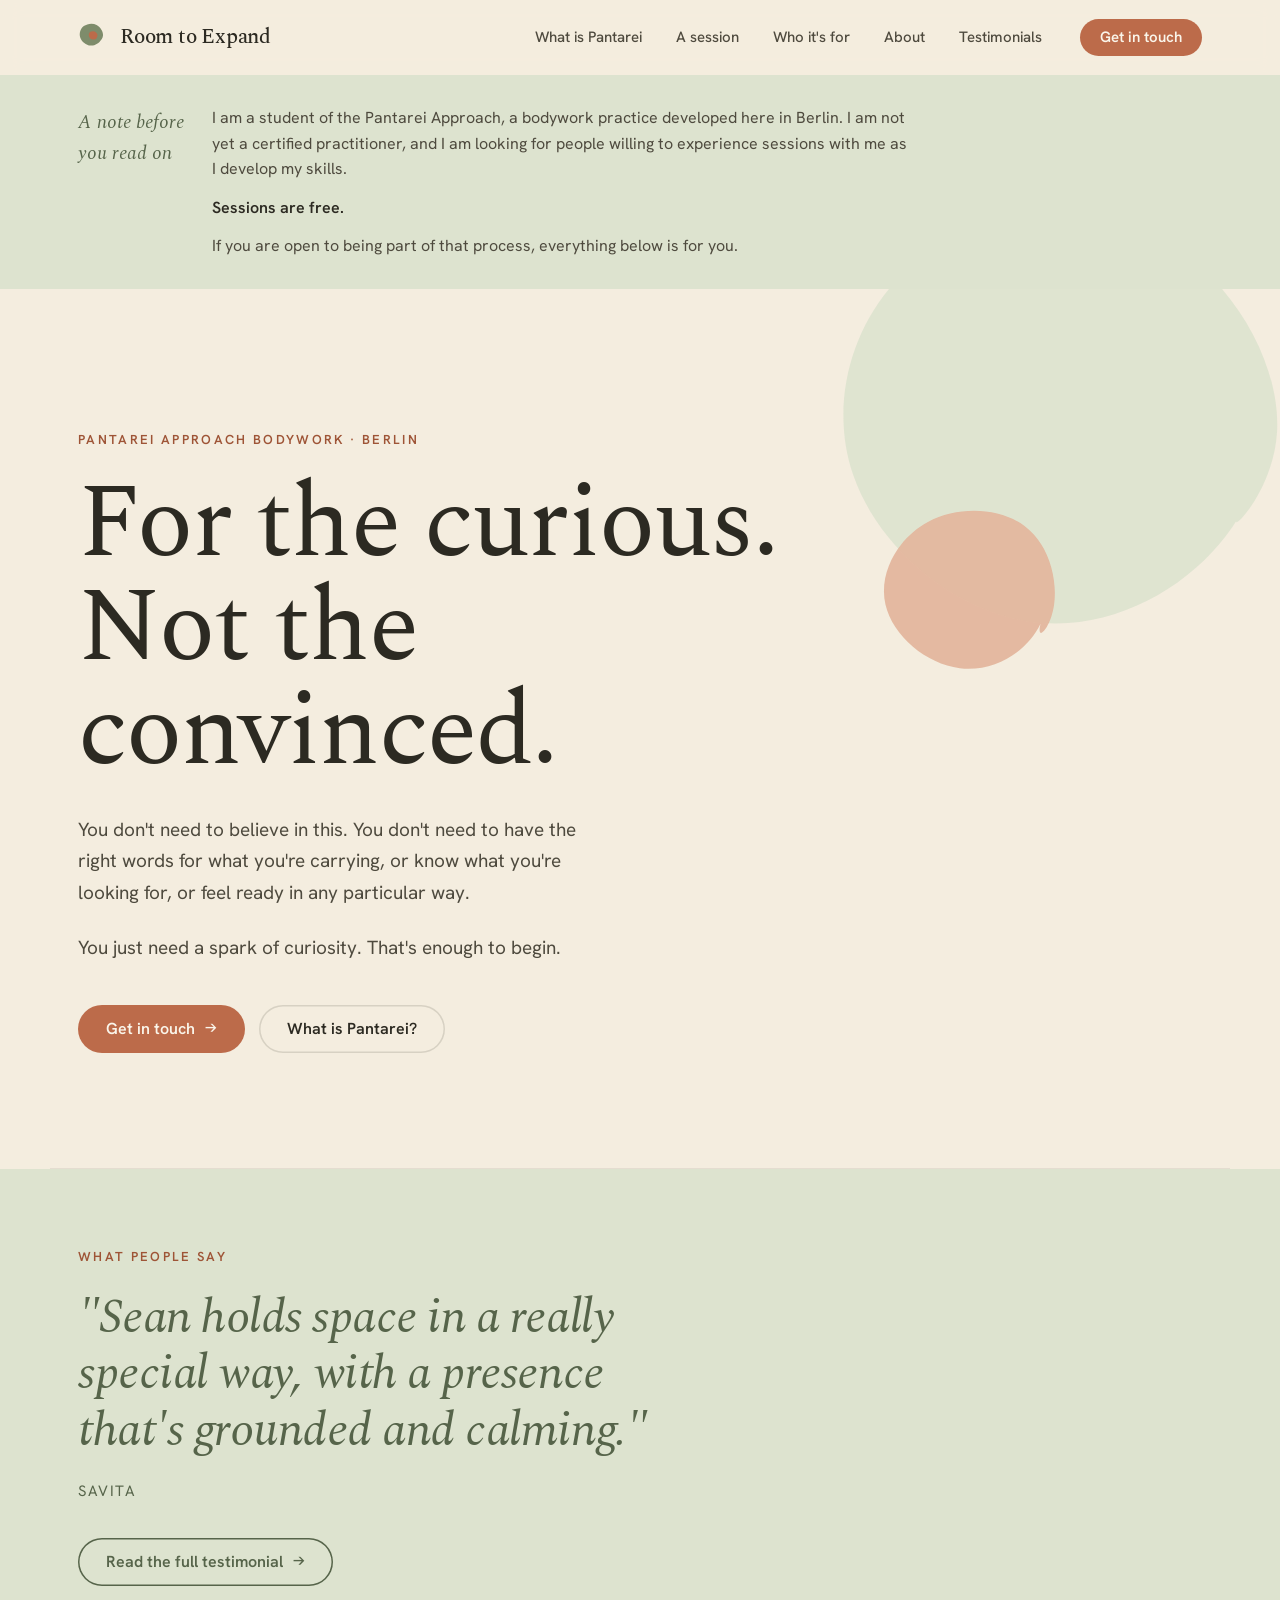
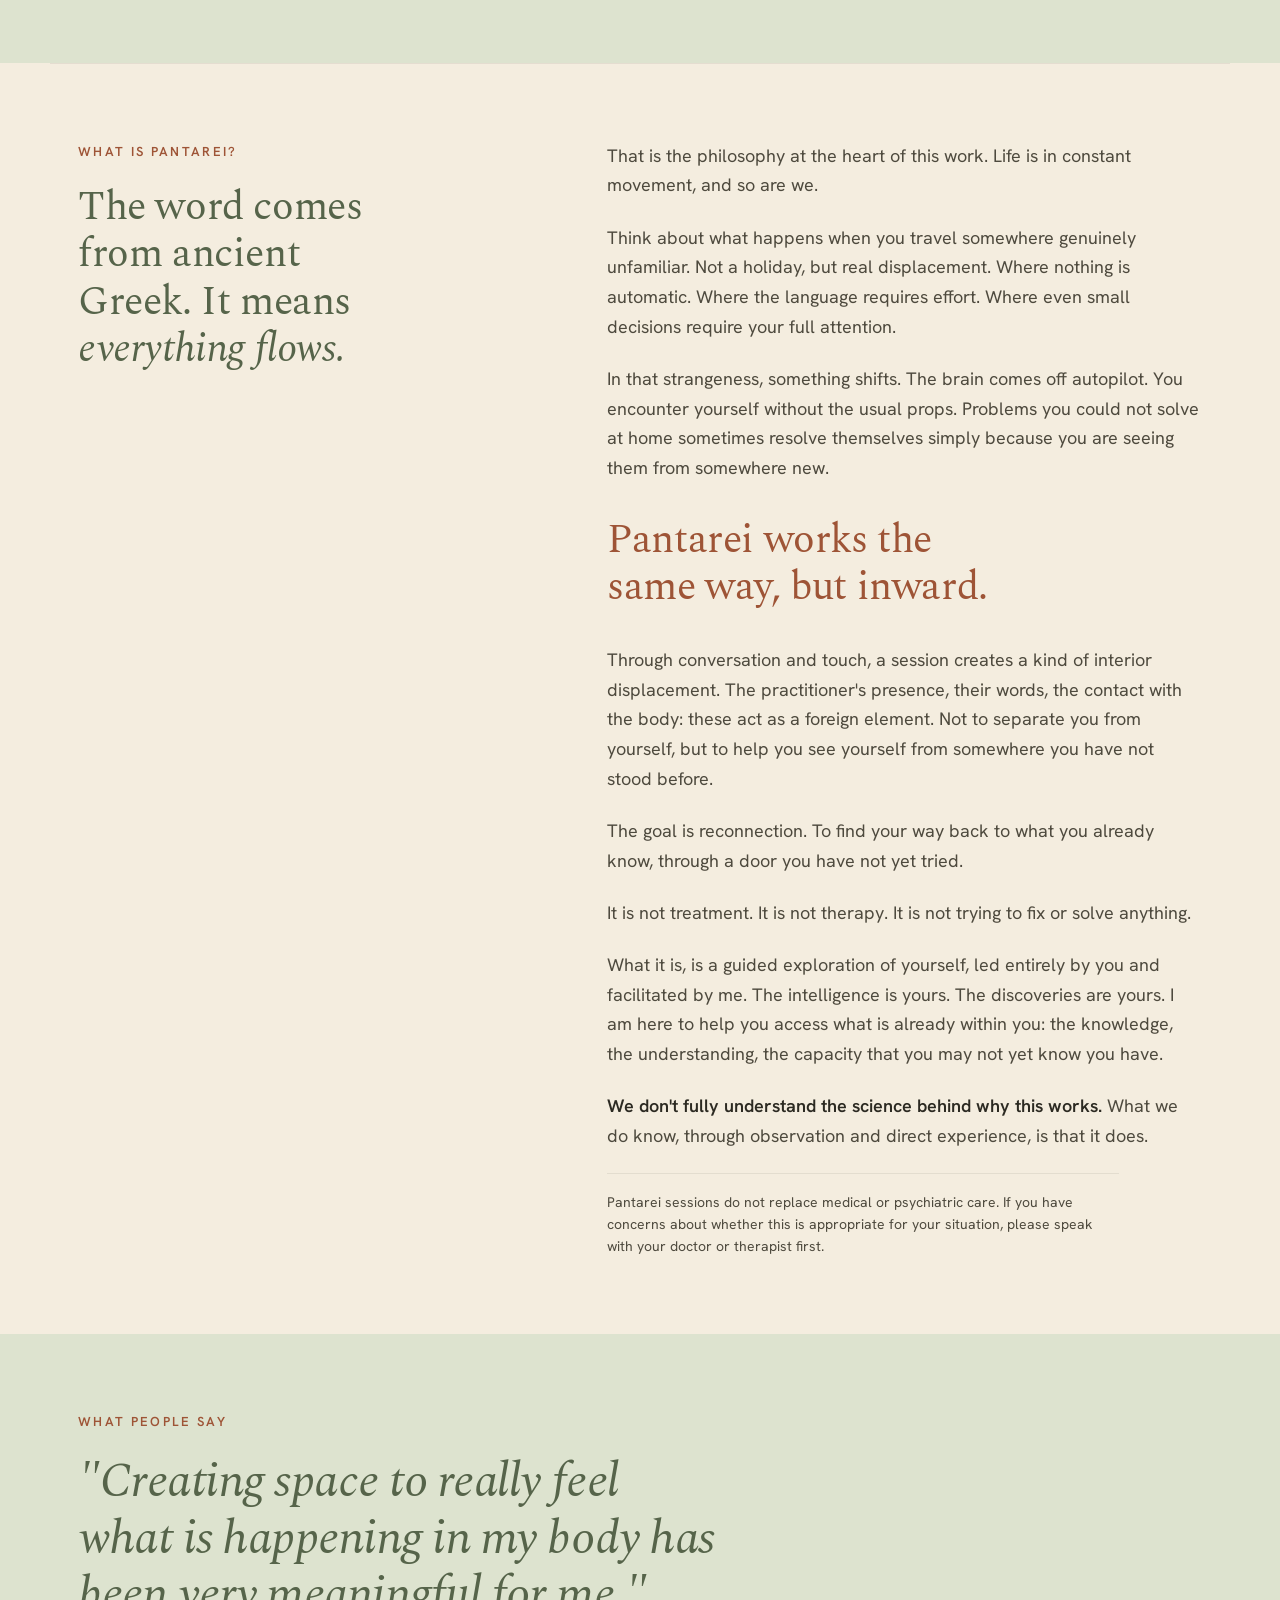
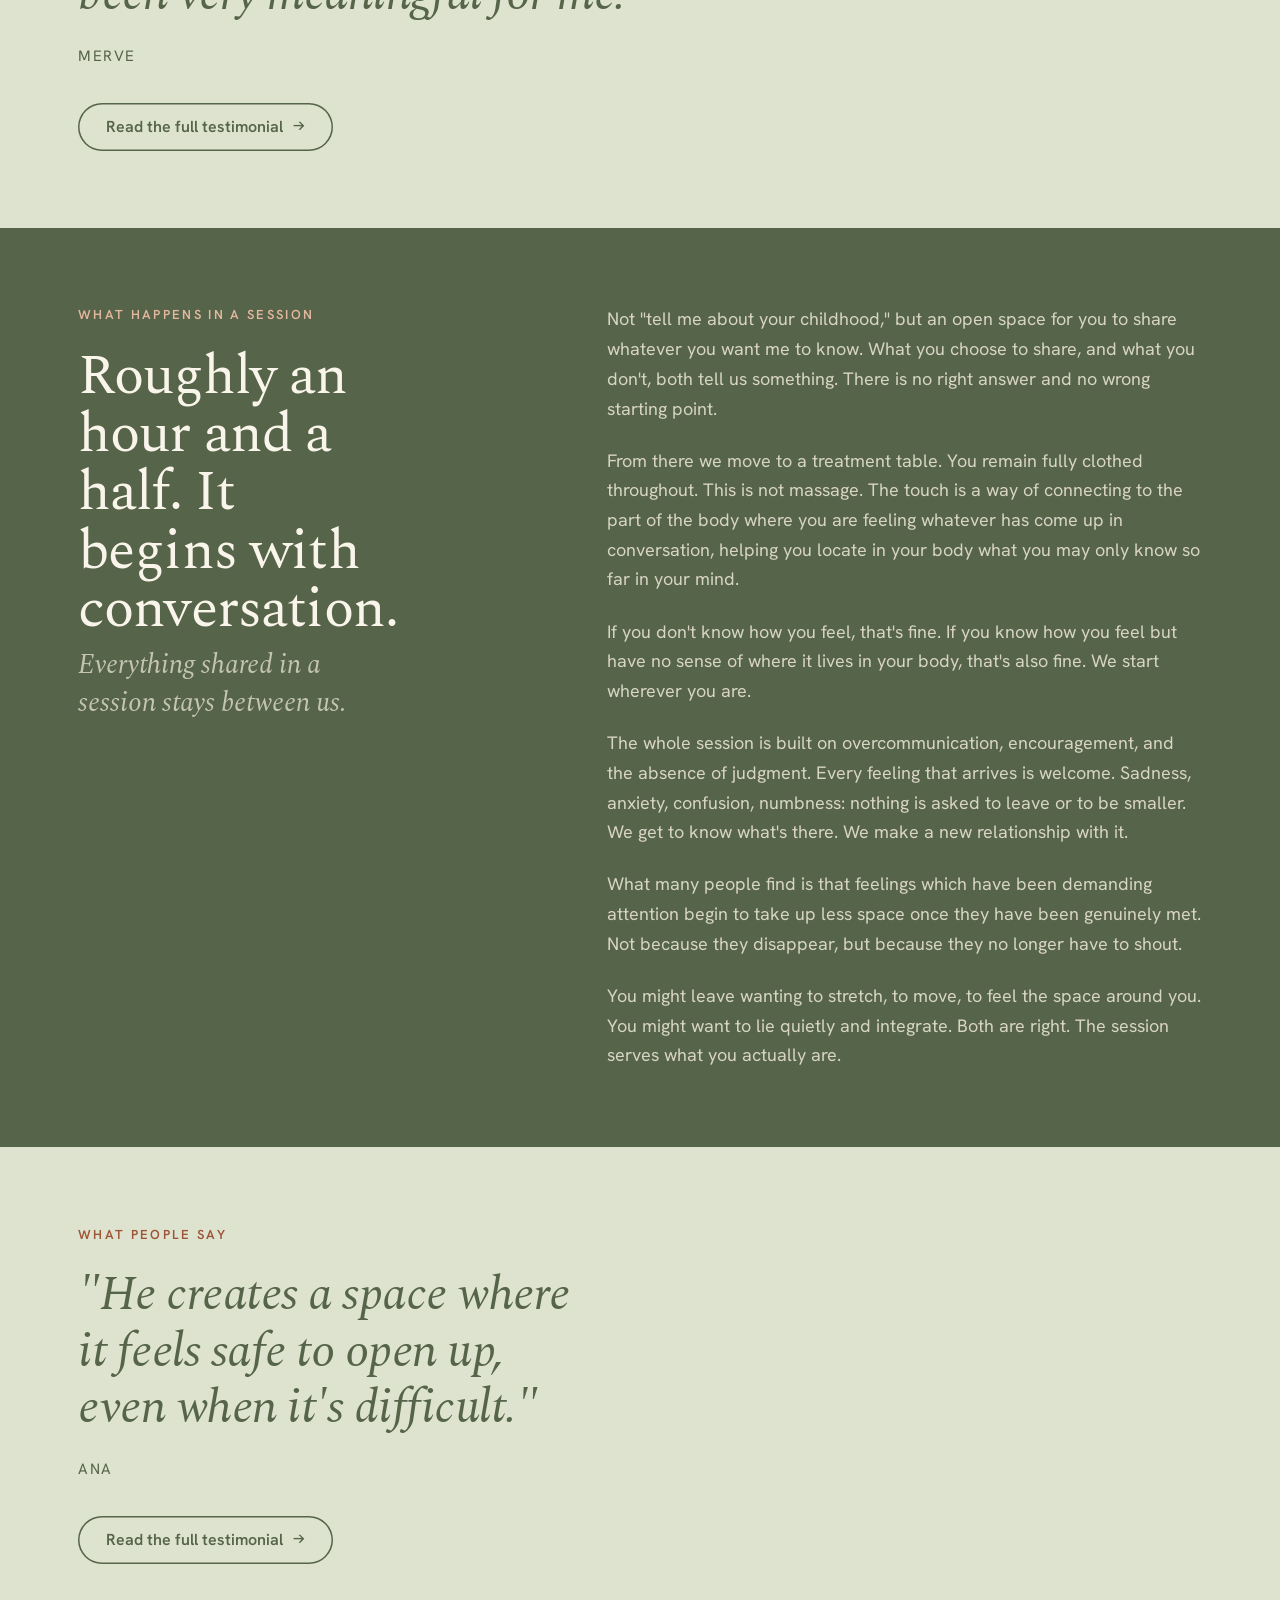
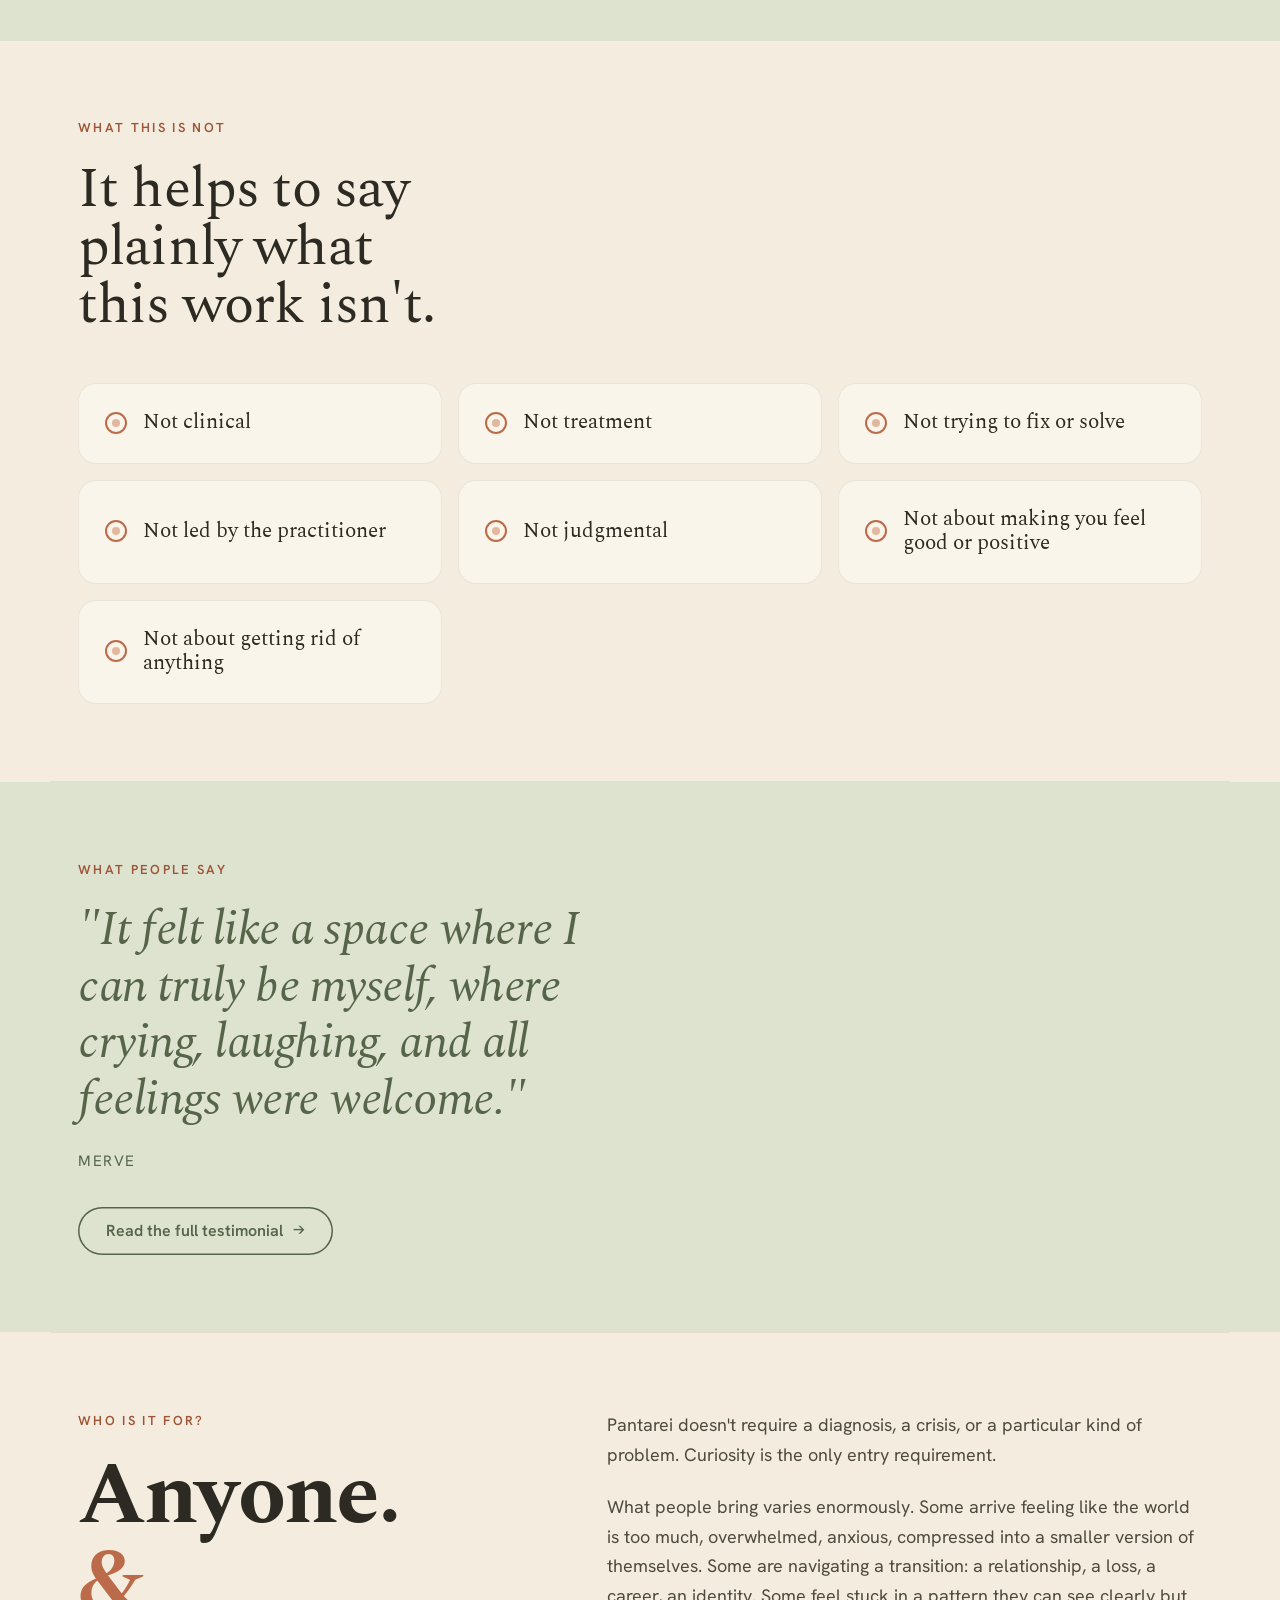
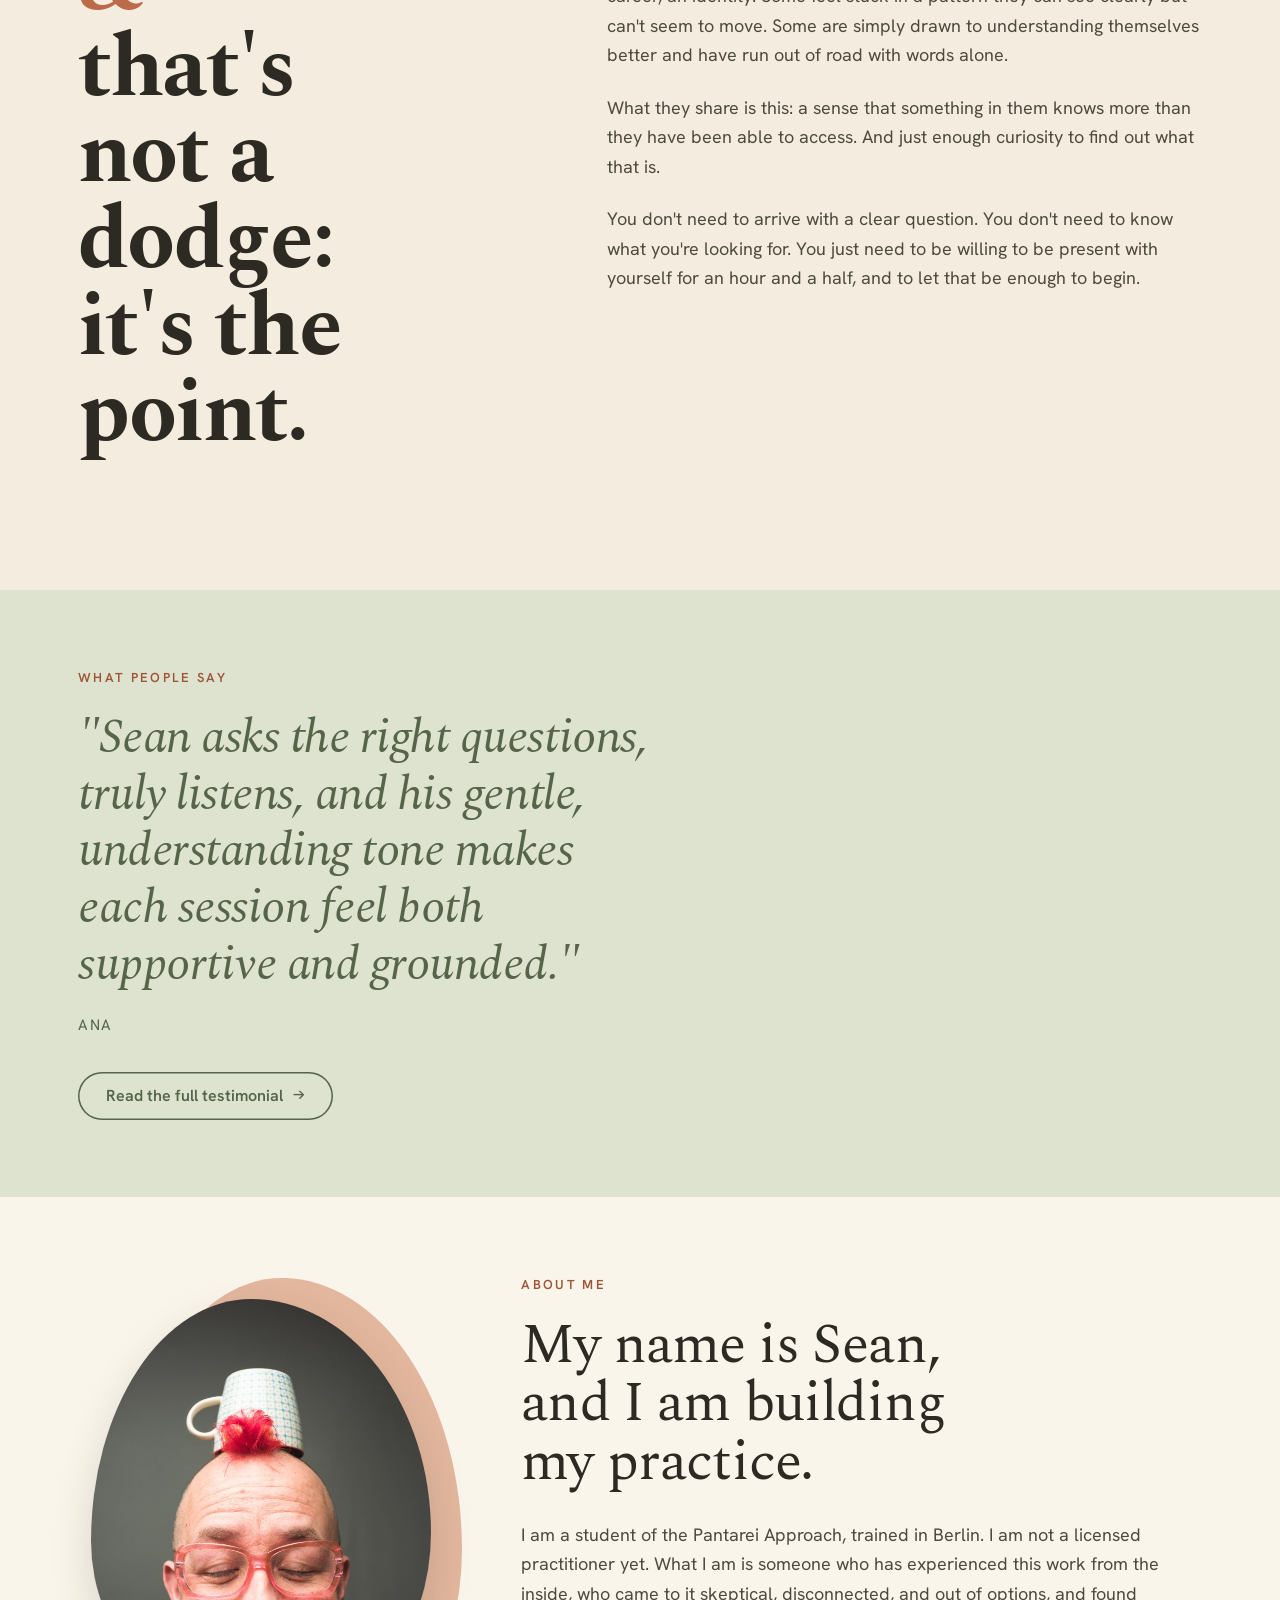
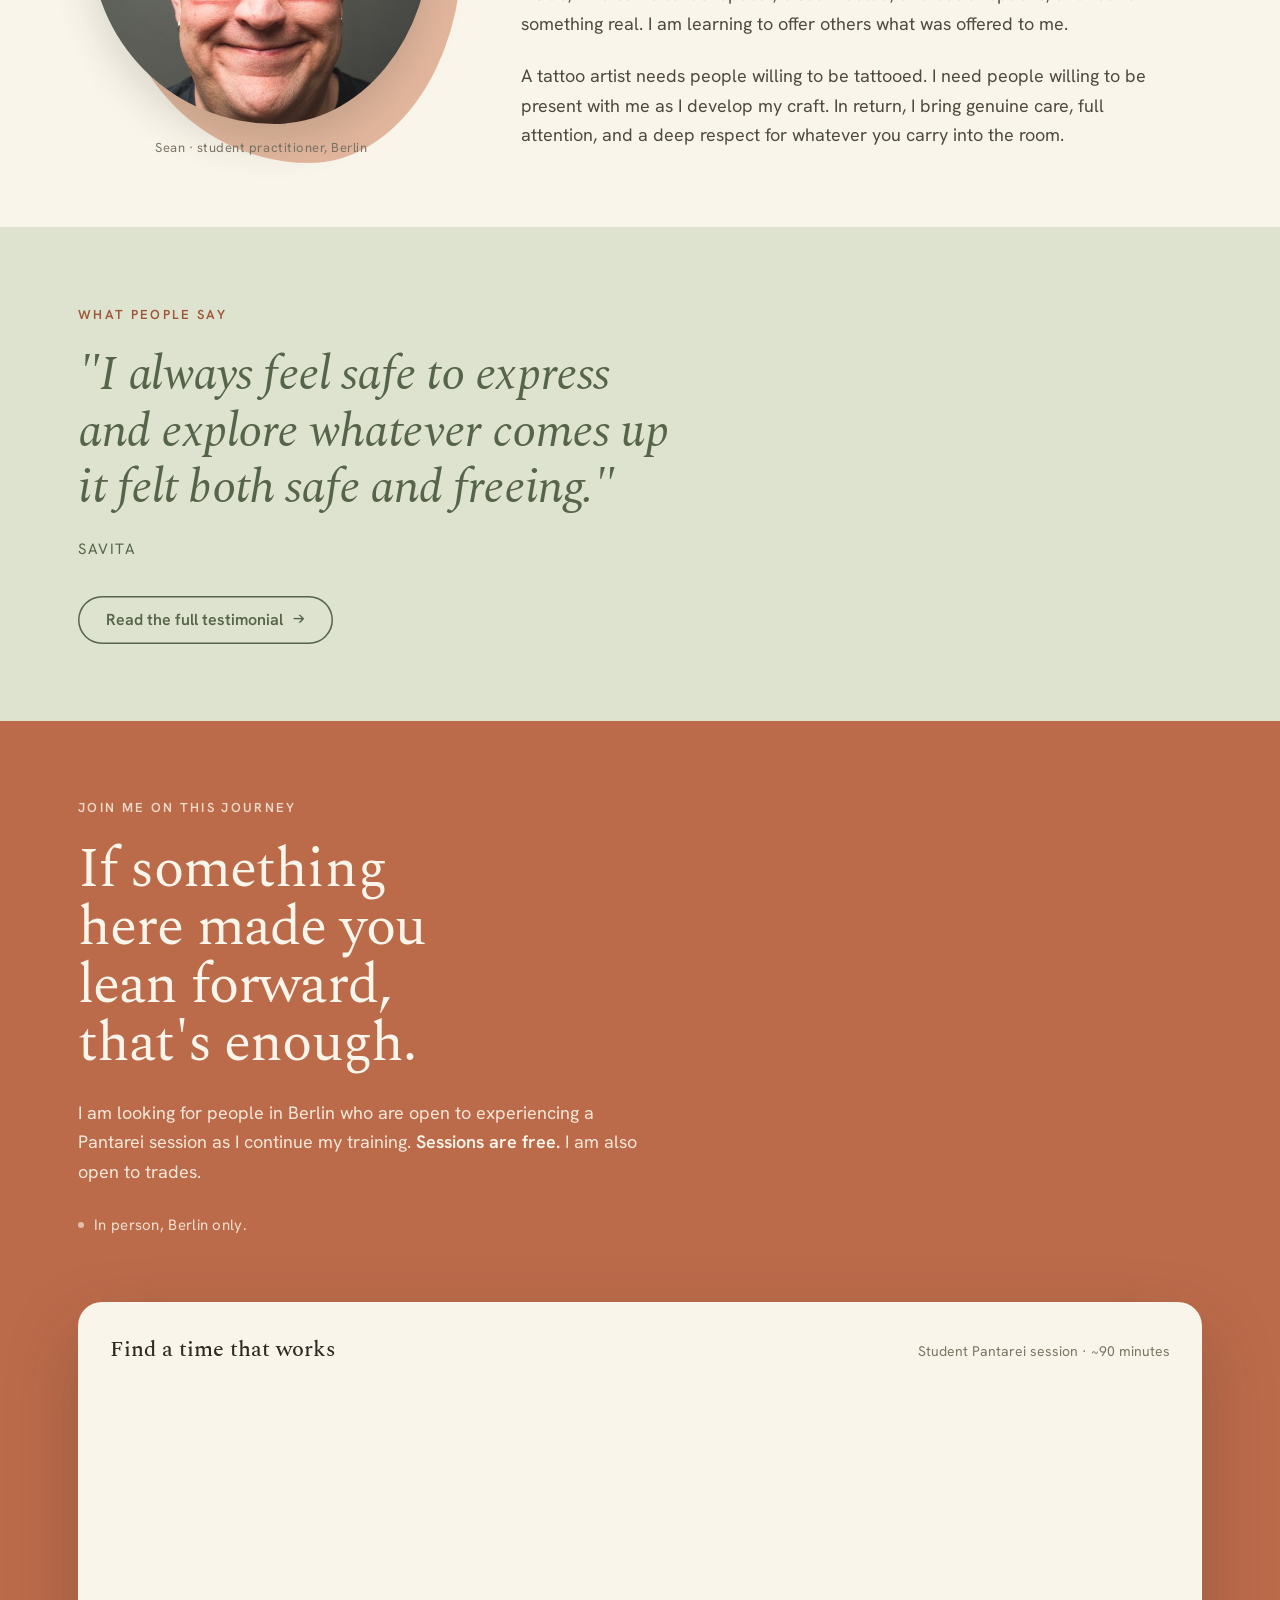
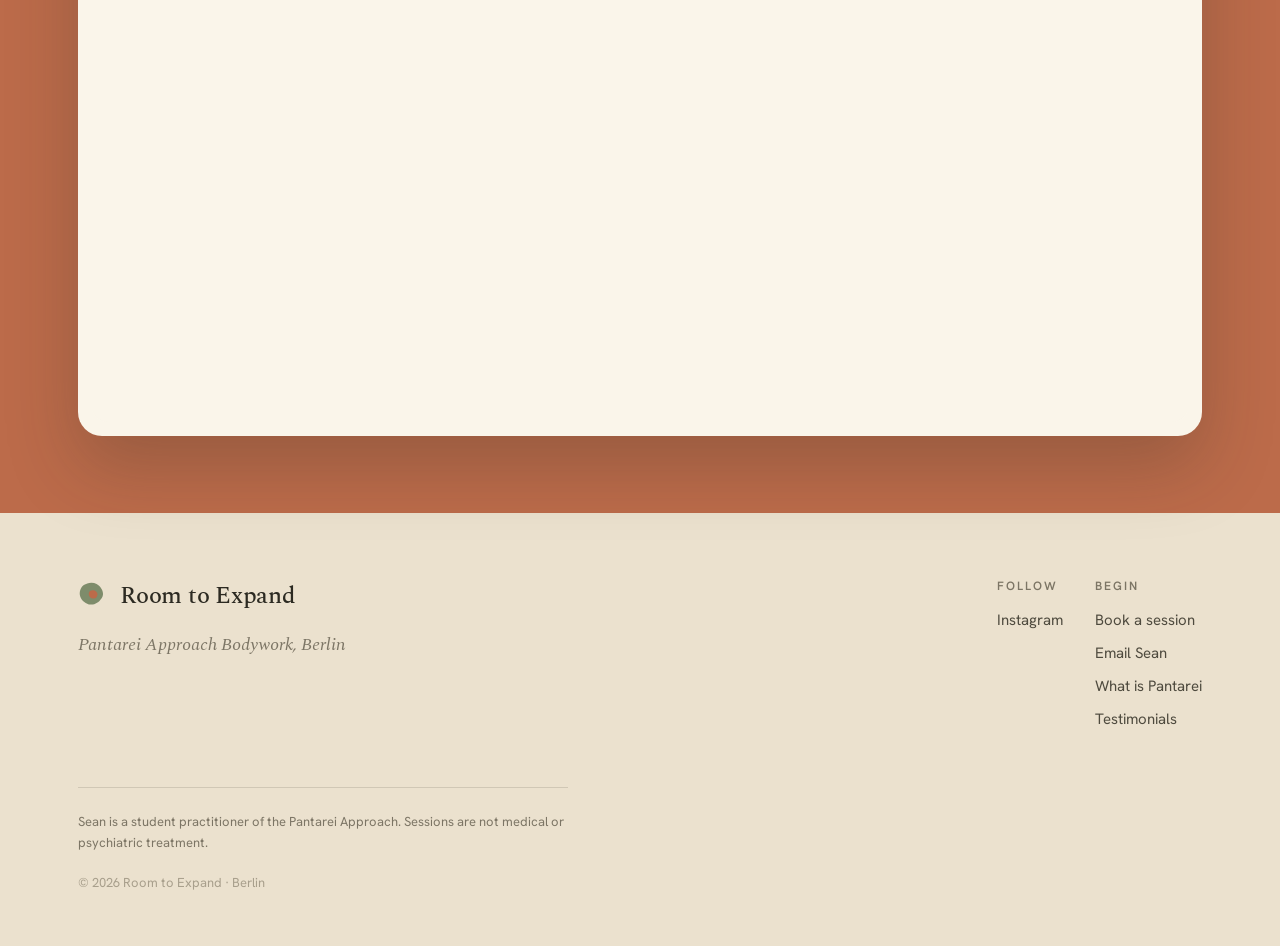
==== index.html @ b4779eef "Add Ana testimonial and fill remaining homepage gaps - testimonials.html: Ana's full testimonial as " ====
<!doctype html>
<html lang="en">
<head>
<meta charset="utf-8">
<meta name="viewport" content="width=device-width, initial-scale=1">
<title>Room to Expand — Pantarei Bodywork Sessions in Berlin</title>
<meta name="description" content="Free somatic bodywork sessions in Berlin. Student of the Pantarei Approach looking for curious people to practice with. No experience needed.">
<meta property="og:title" content="Room to Expand — Pantarei Bodywork Sessions in Berlin">
<meta property="og:description" content="Free somatic bodywork sessions in Berlin. Student of the Pantarei Approach looking for curious people to practice with. No experience needed.">
<meta property="og:type" content="website">
<link rel="preconnect" href="https://fonts.googleapis.com">
<link rel="preconnect" href="https://fonts.gstatic.com" crossorigin>
<link href="https://fonts.googleapis.com/css2?family=Spectral:ital,wght@0,300;0,400;0,500;0,600;1,300;1,400&family=Hanken+Grotesk:wght@400;500;600;700&display=swap" rel="stylesheet">
<style>
/* ============================================================
   Room to Expand — Student practice site
   Direction: "Interior Light" — sage, clay, warm cream.
   Considered, human, honest. No corporate gloss.
   ============================================================ */
:root{
  /* Warm creams */
  --paper:        #F4EDDF;
  --paper-lift:   #FAF5EA;
  --paper-deep:   #EBE1CE;

  /* Sage greens */
  --sage:         #7E8C6B;
  --sage-deep:    #56644A;
  --sage-soft:    #AEBA9B;
  --sage-wash:    #DDE3CF;

  /* Clay / terracotta — the single warm accent */
  --clay:         #BC6B4A;
  --clay-deep:    #9E5436;
  --clay-soft:    #E3B79E;

  /* Warm ink */
  --ink:          #2C2A22;
  --ink-soft:     #4E4A3E;
  --ink-mute:     #7C7565;
  --ink-faint:    #A89F8C;

  --line:         rgba(44,42,34,0.14);
  --line-soft:    rgba(44,42,34,0.08);

  --font-display: 'Spectral', Georgia, 'Times New Roman', serif;
  --font-body:    'Hanken Grotesk', system-ui, -apple-system, sans-serif;

  --measure: 64ch;
  --shell: 1180px;

  --ease: cubic-bezier(0.2,0.7,0.2,1);
}

*{box-sizing:border-box;}
html{scroll-behavior:smooth;}
body{
  margin:0;
  background:var(--paper);
  color:var(--ink);
  font-family:var(--font-body);
  font-size:18px;
  line-height:1.65;
  -webkit-font-smoothing:antialiased;
  text-rendering:optimizeLegibility;
  overflow-x:hidden;
}
a{color:inherit;}
img,svg{display:block;max-width:100%;}

/* ---------- type ---------- */
.display{
  font-family:var(--font-display);
  font-weight:400;
  line-height:1.0;
  letter-spacing:-0.015em;
  margin:0;
  text-wrap:balance;
}
h1.display{font-size:clamp(46px,8.2vw,104px);}
h2.display{font-size:clamp(32px,4.6vw,56px);line-height:1.04;}
.eyebrow{
  font-family:var(--font-body);
  font-weight:600;
  font-size:13px;
  letter-spacing:0.18em;
  text-transform:uppercase;
  color:var(--clay-deep);
  margin:0 0 22px;
}
.lede{
  font-size:clamp(19px,2.1vw,23px);
  line-height:1.6;
  color:var(--ink-soft);
  max-width:38ch;
  text-wrap:pretty;
}
p{max-width:var(--measure);text-wrap:pretty;}
.prose p{margin:0 0 1.25em;color:var(--ink-soft);}
.prose p:last-child{margin-bottom:0;}
.prose strong{color:var(--ink);font-weight:600;}

/* ---------- layout ---------- */
.shell{max-width:var(--shell);margin:0 auto;padding:0 28px;}
section{position:relative;}
.band{padding:clamp(48px,6vw,88px) 0;}
.rule{height:1px;background:var(--line-soft);max-width:var(--shell);margin:0 auto;}

/* ---------- buttons ---------- */
.btn{
  display:inline-flex;align-items:center;gap:10px;
  font-family:var(--font-body);font-weight:600;font-size:16px;
  padding:15px 28px;border-radius:999px;border:none;cursor:pointer;
  text-decoration:none;line-height:1;white-space:nowrap;
  transition:background .25s var(--ease), color .25s var(--ease), transform .15s var(--ease);
}
.btn-clay{background:var(--clay);color:var(--paper-lift);}
.btn-clay:hover{background:var(--clay-deep);}
.btn-clay:active{transform:translateY(1px);}
.btn-ghost{background:transparent;color:var(--ink);box-shadow:inset 0 0 0 1.5px var(--line);}
.btn-ghost:hover{box-shadow:inset 0 0 0 1.5px var(--ink);}
.btn .arrow{font-family:var(--font-display);font-size:18px;transform:translateY(-1px);}

/* ---------- header ---------- */
.hdr{
  position:sticky;top:0;z-index:50;
  background:color-mix(in srgb, var(--paper) 82%, transparent);
  backdrop-filter:saturate(1.2) blur(10px);
  border-bottom:1px solid transparent;
  transition:border-color .3s var(--ease), background .3s var(--ease);
}
.hdr.scrolled{border-bottom-color:var(--line-soft);}
.hdr-in{display:flex;align-items:center;gap:24px;height:74px;}
.brand{display:flex;align-items:center;gap:12px;text-decoration:none;}
.brand .mark{width:30px;height:30px;flex:none;}
.brand .name{font-family:var(--font-display);font-weight:500;font-size:21px;letter-spacing:-0.01em;color:var(--ink);}
.nav{display:flex;gap:6px;margin-left:auto;}
.nav a{
  font-size:15px;font-weight:500;color:var(--ink-soft);text-decoration:none;white-space:nowrap;
  padding:9px 14px;border-radius:999px;transition:color .2s var(--ease), background .2s var(--ease);
}
.nav a:hover{color:var(--ink);background:var(--paper-deep);}
.hdr .btn{padding:11px 20px;font-size:15px;}
@media(max-width:840px){
  .nav{display:none;}
  .hdr-in{gap:12px;}
}

/* ---------- disclaimer banner ---------- */
.disclaimer{background:var(--sage-wash);color:var(--ink-soft);}
.disclaimer .shell{padding-top:30px;padding-bottom:30px;}
.disclaimer-grid{display:grid;grid-template-columns:auto 1fr;gap:28px;align-items:start;}
.disclaimer .tag{
  font-family:var(--font-display);font-style:italic;font-size:19px;color:var(--sage-deep);
  white-space:nowrap;padding-top:2px;
}
.disclaimer p{font-size:16px;line-height:1.6;margin:0 0 .8em;max-width:78ch;}
.disclaimer p:last-child{margin-bottom:0;}
.disclaimer strong{color:var(--ink);font-weight:600;}
@media(max-width:720px){
  .disclaimer-grid{grid-template-columns:1fr;gap:12px;}
  .disclaimer .tag{font-size:17px;}
}

/* ---------- hero ---------- */
.hero{padding:clamp(70px,12vw,140px) 0 clamp(64px,9vw,120px);overflow:hidden;}
.hero .shell{position:relative;z-index:2;}
.hero h1{max-width:14ch;}
.hero .lede{margin-top:34px;}
.hero .prose{margin-top:30px;}
.hero .prose p{font-size:19px;max-width:46ch;}
.hero-cta{margin-top:42px;display:flex;gap:14px;flex-wrap:wrap;}
.hero-blobs{position:absolute;inset:0;z-index:1;pointer-events:none;}
.hero-blobs .b{position:absolute;}
.hero-blobs .b1{right:-7%;top:-12%;width:min(48vw,560px);opacity:.9;}
.hero-blobs .b2{right:14%;top:24%;width:min(22vw,230px);opacity:.95;}
@media(max-width:820px){
  .hero-blobs .b1{right:-22%;top:-6%;width:78vw;opacity:.6;}
  .hero-blobs .b2{right:6%;top:42%;width:38vw;opacity:.7;}
}

/* ---------- pantarei (reading) ---------- */
.read-grid{display:grid;grid-template-columns:minmax(0,1fr);gap:0;}
.section-head{max-width:30ch;margin-bottom:48px;}
.two{display:grid;grid-template-columns:0.85fr 1.15fr;gap:clamp(40px,7vw,96px);align-items:start;}
@media(max-width:880px){.two{grid-template-columns:1fr;gap:32px;}.section-head{margin-bottom:8px;}}

.pullquote{
  font-family:var(--font-display);font-weight:400;
  font-size:clamp(26px,3.4vw,40px);line-height:1.18;letter-spacing:-0.01em;
  color:var(--sage-deep);max-width:20ch;margin:0;
  text-wrap:balance;
}
.pullquote.inward{color:var(--clay-deep);}

.fineprint{
  margin-top:40px;font-size:14px;line-height:1.55;color:var(--ink-mute);
  max-width:64ch;padding-top:18px;border-top:1px solid var(--line-soft);
}

/* sage feature band */
.band-sage{background:var(--sage-deep);color:var(--paper-lift);}
.band-sage .eyebrow{color:var(--clay-soft);}
.band-sage .prose p{color:rgba(244,237,223,0.82);}
.band-sage .prose strong{color:var(--paper-lift);}
.band-sage .quietnote{color:rgba(244,237,223,0.7);}

.quietnote{
  display:inline-block;margin-top:8px;font-family:var(--font-display);
  font-style:italic;font-size:clamp(20px,2.4vw,27px);line-height:1.4;
  color:var(--sage-deep);max-width:30ch;
}

/* ---------- what this is not ---------- */
.not-grid{display:grid;grid-template-columns:repeat(3,1fr);gap:16px;margin-top:8px;}
.not-card{
  background:var(--paper-lift);border:1px solid var(--line-soft);
  border-radius:18px;padding:26px 26px 28px;
  display:flex;align-items:center;gap:16px;
  transition:transform .25s var(--ease), box-shadow .25s var(--ease);
}
.not-card:hover{transform:translateY(-3px);box-shadow:0 14px 30px rgba(44,42,34,0.07);}
.not-card .ring{
  width:22px;height:22px;border-radius:50%;flex:none;
  border:2px solid var(--clay);position:relative;
}
.not-card .ring::after{
  content:"";position:absolute;inset:5px;border-radius:50%;background:var(--clay-soft);
}
.not-card .txt{font-family:var(--font-display);font-size:21px;line-height:1.15;color:var(--ink);}
@media(max-width:860px){.not-grid{grid-template-columns:repeat(2,1fr);}}
@media(max-width:560px){.not-grid{grid-template-columns:1fr;}}

/* ---------- who is it for ---------- */
.big-statement{font-family:var(--font-display);font-size:clamp(40px,7vw,88px);line-height:.98;letter-spacing:-0.02em;margin:0 0 8px;color:var(--ink);}
.big-statement .amp{color:var(--clay);font-style:italic;}

/* ---------- about ---------- */
.about-two{display:grid;grid-template-columns:0.7fr 1.3fr;gap:clamp(36px,6vw,84px);align-items:center;}
.portrait{position:relative;width:100%;max-width:340px;aspect-ratio:4/5;margin:0 auto;}
.portrait-blob{position:absolute;inset:-5% -9% -9% 7%;background:var(--clay-soft);border-radius:48% 52% 44% 56%/58% 56% 44% 42%;}
.portrait-img{position:relative;z-index:1;width:100%;height:100%;object-fit:cover;object-position:50% 18%;border-radius:47% 53% 46% 54%/57% 55% 45% 43%;display:block;box-shadow:0 18px 40px rgba(44,42,34,0.16);}
.portrait .cap{
  position:absolute;left:50%;bottom:-34px;transform:translateX(-50%);
  font-size:13px;letter-spacing:0.04em;color:var(--ink-mute);white-space:nowrap;
}
@media(max-width:880px){
  .about-two{grid-template-columns:1fr;gap:48px;}
  .portrait{max-width:280px;}
}

/* ---------- CTA + booking ---------- */
.band-clay{background:var(--clay);color:var(--paper-lift);}
.band-clay .eyebrow{color:rgba(250,245,234,0.8);}
.cta-head{max-width:18ch;margin:0 0 24px;}
.band-clay .prose p{color:rgba(250,245,234,0.9);}
.band-clay .prose strong{color:var(--paper-lift);}
.cta-meta{margin-top:26px;font-size:15px;letter-spacing:0.02em;color:rgba(250,245,234,0.85);display:flex;align-items:center;gap:10px;}
.cta-meta .dot{width:6px;height:6px;border-radius:50%;background:rgba(250,245,234,0.6);}
.cta-inline-quote{
  margin-top:40px;padding-top:32px;
  border-top:1px solid rgba(250,245,234,0.2);
  font-family:var(--font-display);font-style:italic;
  font-size:clamp(18px,2vw,22px);line-height:1.5;
  color:rgba(250,245,234,0.85);max-width:42ch;
}
.cta-inline-quote .attr{
  display:block;margin-top:12px;
  font-family:var(--font-body);font-style:normal;
  font-size:14px;letter-spacing:0.08em;text-transform:uppercase;
  color:rgba(250,245,234,0.55);
}

.book-card{
  margin-top:clamp(40px,6vw,64px);
  background:var(--paper-lift);
  border-radius:24px;
  padding:14px;
  box-shadow:0 30px 70px rgba(44,42,34,0.25);
}
.book-card .book-head{
  display:flex;align-items:baseline;justify-content:space-between;gap:16px;
  padding:16px 18px 14px;flex-wrap:wrap;
}
.book-card .book-head h3{font-family:var(--font-display);font-weight:500;font-size:22px;color:var(--ink);margin:0;}
.book-card .book-head span{font-size:14px;color:var(--ink-mute);}
#my-cal-inline-student-pantarei-session{
  width:100%;
  min-height:640px;
  height:auto;
  overflow:hidden;
  border-radius:16px;
  background:var(--paper-lift);
}

/* ---------- footer ---------- */
.foot{background:var(--paper-deep);color:var(--ink-soft);padding:64px 0 40px;}
.foot-top{display:flex;justify-content:space-between;gap:40px;flex-wrap:wrap;align-items:flex-start;}
.foot .brand .name{font-size:24px;}
.foot .tagline{margin-top:14px;font-family:var(--font-display);font-style:italic;font-size:18px;color:var(--ink-mute);}
.foot-links{display:flex;gap:32px;flex-wrap:wrap;}
.foot-col h4{font-family:var(--font-body);font-weight:600;font-size:12px;letter-spacing:0.16em;text-transform:uppercase;color:var(--ink-mute);margin:0 0 12px;}
.foot-col a{display:block;color:var(--ink-soft);text-decoration:none;font-size:15px;margin-bottom:8px;transition:color .2s var(--ease);}
.foot-col a:hover{color:var(--clay-deep);}
.foot-legal{margin-top:48px;padding-top:24px;border-top:1px solid var(--line);font-size:13px;line-height:1.6;color:var(--ink-mute);max-width:70ch;}
.foot-fine{margin-top:18px;font-size:13px;color:var(--ink-faint);}

/* ---------- testimonial pull ---------- */
.tquote{
  font-family:var(--font-display);font-weight:400;font-style:italic;
  font-size:clamp(26px,3.8vw,48px);line-height:1.18;letter-spacing:-0.01em;
  color:var(--sage-deep);max-width:28ch;margin:0;text-wrap:balance;
}
.tquote-attr{margin-top:20px;font-family:var(--font-body);font-size:15px;letter-spacing:0.1em;text-transform:uppercase;color:var(--sage-deep);}
.tquote-link{margin-top:34px;}
.tquote-link .btn-ghost{box-shadow:inset 0 0 0 1.5px var(--sage-deep);color:var(--sage-deep);}
.tquote-link .btn-ghost:hover{background:var(--sage-deep);color:var(--paper-lift);box-shadow:none;}

/* ---------- reveal ---------- */
/* Default = visible (safe for print, no-JS, static capture).
   Below-fold elements animate FROM hidden only when scrolled into view. */
@media(prefers-reduced-motion:no-preference){
  .reveal.in{animation:rte-fadeup .7s var(--ease) both;}
  @keyframes rte-fadeup{from{opacity:0;transform:translateY(22px);}to{opacity:1;transform:none;}}
}
</style>
</head>
<body>

<!-- ===================== HEADER ===================== -->
<header class="hdr" id="hdr">
  <div class="shell hdr-in">
    <a class="brand" href="#top" aria-label="Room to Expand home">
      <svg class="mark" viewBox="0 0 100 100" aria-hidden="true">
        <path fill="#7E8C6B" d="M77.4,58.1c-6.3,12-21,21.5-35.6,20.5C27.1,77.6,12.5,66,7.7,52.3C2.9,38.6,7.9,22.7,19.4,13.7C30.9,4.8,48.8,2.8,62.1,9.7C75.4,16.6,84.1,32.4,83.4,44.5C82.7,56.6,72.5,65,77.4,58.1Z"/>
        <g transform="translate(50 50) rotate(35) scale(0.4) translate(-50 -50)">
          <path fill="#BC6B4A" d="M73.7,53.8c-6,12.6-20.5,20.9-35.1,19.1C24,71.1,9.4,59,6.3,45.5C3.2,31.8,11.5,16.7,24.7,9.6C37.9,2.4,56,3.2,66.8,11.3C77.6,19.4,81,34.8,79.6,45.5C78.1,56.2,71.6,62.3,73.7,53.8Z"/>
        </g>
      </svg>
      <span class="name">Room to Expand</span>
    </a>
    <nav class="nav">
      <a href="#pantarei">What is Pantarei</a>
      <a href="#session">A session</a>
      <a href="#who">Who it's for</a>
      <a href="#about">About</a>
      <a href="testimonials.html">Testimonials</a>
    </nav>
    <a class="btn btn-clay" href="#book">Get in touch</a>
  </div>
</header>

<a id="top"></a>

<!-- ===================== DISCLAIMER ===================== -->
<section class="disclaimer">
  <div class="shell">
    <div class="disclaimer-grid">
      <div class="tag">A note before<br>you read on</div>
      <div>
        <p>I am a student of the Pantarei Approach, a bodywork practice developed here in Berlin. I am not yet a certified practitioner, and I am looking for people willing to experience sessions with me as I develop my skills.</p>
        <p><strong>Sessions are free.</strong></p>
        <p>If you are open to being part of that process, everything below is for you.</p>
      </div>
    </div>
  </div>
</section>

<!-- ===================== HERO ===================== -->
<section class="hero">
  <div class="hero-blobs" aria-hidden="true">
    <svg class="b b1" viewBox="0 0 600 600"><path fill="#DDE3CF" d="M464.6,348.7C426.6,420.6,338.4,477.7,250.6,471.5C162.7,465.4,75.3,396,46.6,313.7C17.9,231.4,48,135.9,116.7,82.2C185.4,28.5,292.7,16.5,372.5,57.9C452.4,99.3,504.7,194.1,500.4,266.8C496.1,339.4,435.1,389.9,464.6,348.7Z"/></svg>
    <svg class="b b2" viewBox="0 0 600 600"><path fill="#E3B79E" d="M442.3,322.7C406.4,398.1,318.9,449.6,231.4,438.8C143.9,428,56.4,354.8,37.7,272.9C19.0,191,69.1,100.4,148.3,57.4C227.5,14.5,335.8,19.2,400.6,67.7C465.4,116.2,486.7,208.5,477.7,272.9C468.8,337.2,429.6,373.6,442.3,322.7Z"/></svg>
  </div>
  <div class="shell">
    <p class="eyebrow">Pantarei Approach Bodywork · Berlin</p>
    <h1 class="display">For the curious.<br>Not the convinced.</h1>
    <div class="prose">
      <p>You don't need to believe in this. You don't need to have the right words for what you're carrying, or know what you're looking for, or feel ready in any particular way.</p>
      <p>You just need a spark of curiosity. That's enough to begin.</p>
    </div>
    <div class="hero-cta">
      <a class="btn btn-clay" href="#book">Get in touch <span class="arrow">→</span></a>
      <a class="btn btn-ghost" href="#pantarei">What is Pantarei?</a>
    </div>
  </div>
</section>

<div class="rule"></div>

<!-- ===================== TESTIMONIAL PULL 3 ===================== -->
<section class="band" style="background:var(--sage-wash);">
  <div class="shell">
    <p class="eyebrow reveal">What people say</p>
    <blockquote class="tquote reveal">"Sean holds space in a really special way, with a presence that's grounded and calming."</blockquote>
    <p class="tquote-attr reveal">Savita</p>
    <div class="tquote-link reveal"><a class="btn btn-ghost" href="testimonials.html">Read the full testimonial <span class="arrow">→</span></a></div>
  </div>
</section>

<div class="rule"></div>

<!-- ===================== WHAT IS PANTAREI ===================== -->
<section class="band" id="pantarei">
  <div class="shell two">
    <div class="section-head reveal">
      <p class="eyebrow">What is Pantarei?</p>
      <p class="pullquote">The word comes from ancient Greek. It means <em>everything flows.</em></p>
    </div>
    <div class="prose reveal">
      <p>That is the philosophy at the heart of this work. Life is in constant movement, and so are we.</p>
      <p>Think about what happens when you travel somewhere genuinely unfamiliar. Not a holiday, but real displacement. Where nothing is automatic. Where the language requires effort. Where even small decisions require your full attention.</p>
      <p>In that strangeness, something shifts. The brain comes off autopilot. You encounter yourself without the usual props. Problems you could not solve at home sometimes resolve themselves simply because you are seeing them from somewhere new.</p>
      <p class="pullquote inward" style="margin:34px 0;">Pantarei works the same way, but inward.</p>
      <p>Through conversation and touch, a session creates a kind of interior displacement. The practitioner's presence, their words, the contact with the body: these act as a foreign element. Not to separate you from yourself, but to help you see yourself from somewhere you have not stood before.</p>
      <p>The goal is reconnection. To find your way back to what you already know, through a door you have not yet tried.</p>
      <p>It is not treatment. It is not therapy. It is not trying to fix or solve anything.</p>
      <p>What it is, is a guided exploration of yourself, led entirely by you and facilitated by me. The intelligence is yours. The discoveries are yours. I am here to help you access what is already within you: the knowledge, the understanding, the capacity that you may not yet know you have.</p>
      <p><strong>We don't fully understand the science behind why this works.</strong> What we do know, through observation and direct experience, is that it does.</p>
      <p class="fineprint">Pantarei sessions do not replace medical or psychiatric care. If you have concerns about whether this is appropriate for your situation, please speak with your doctor or therapist first.</p>
    </div>
  </div>
</section>

<!-- ===================== TESTIMONIAL PULL 4 ===================== -->
<section class="band" style="background:var(--sage-wash);">
  <div class="shell">
    <p class="eyebrow reveal">What people say</p>
    <blockquote class="tquote reveal">"Creating space to really feel what is happening in my body has been very meaningful for me."</blockquote>
    <p class="tquote-attr reveal">Merve</p>
    <div class="tquote-link reveal"><a class="btn btn-ghost" href="testimonials.html">Read the full testimonial <span class="arrow">→</span></a></div>
  </div>
</section>

<!-- ===================== A SESSION ===================== -->
<section class="band band-sage" id="session">
  <div class="shell two">
    <div class="section-head reveal">
      <p class="eyebrow">What happens in a session</p>
      <h2 class="display">Roughly an hour and a half. It begins with conversation.</h2>
      <span class="quietnote">Everything shared in a session stays between us.</span>
    </div>
    <div class="prose reveal">
      <p>Not "tell me about your childhood," but an open space for you to share whatever you want me to know. What you choose to share, and what you don't, both tell us something. There is no right answer and no wrong starting point.</p>
      <p>From there we move to a treatment table. You remain fully clothed throughout. This is not massage. The touch is a way of connecting to the part of the body where you are feeling whatever has come up in conversation, helping you locate in your body what you may only know so far in your mind.</p>
      <p>If you don't know how you feel, that's fine. If you know how you feel but have no sense of where it lives in your body, that's also fine. We start wherever you are.</p>
      <p>The whole session is built on overcommunication, encouragement, and the absence of judgment. Every feeling that arrives is welcome. Sadness, anxiety, confusion, numbness: nothing is asked to leave or to be smaller. We get to know what's there. We make a new relationship with it.</p>
      <p>What many people find is that feelings which have been demanding attention begin to take up less space once they have been genuinely met. Not because they disappear, but because they no longer have to shout.</p>
      <p>You might leave wanting to stretch, to move, to feel the space around you. You might want to lie quietly and integrate. Both are right. The session serves what you actually are.</p>
    </div>
  </div>
</section>

<!-- ===================== TESTIMONIAL PULL 5 ===================== -->
<section class="band" style="background:var(--sage-wash);">
  <div class="shell">
    <p class="eyebrow reveal">What people say</p>
    <blockquote class="tquote reveal">"He creates a space where it feels safe to open up, even when it's difficult."</blockquote>
    <p class="tquote-attr reveal">Ana</p>
    <div class="tquote-link reveal"><a class="btn btn-ghost" href="testimonials.html">Read the full testimonial <span class="arrow">→</span></a></div>
  </div>
</section>

<!-- ===================== WHAT THIS IS NOT ===================== -->
<section class="band">
  <div class="shell">
    <div class="section-head reveal" style="max-width:40ch;">
      <p class="eyebrow">What this is not</p>
      <h2 class="display">It helps to say plainly what this work isn't.</h2>
    </div>
    <div class="not-grid">
      <div class="not-card reveal"><span class="ring"></span><span class="txt">Not clinical</span></div>
      <div class="not-card reveal"><span class="ring"></span><span class="txt">Not treatment</span></div>
      <div class="not-card reveal"><span class="ring"></span><span class="txt">Not trying to fix or solve</span></div>
      <div class="not-card reveal"><span class="ring"></span><span class="txt">Not led by the practitioner</span></div>
      <div class="not-card reveal"><span class="ring"></span><span class="txt">Not judgmental</span></div>
      <div class="not-card reveal"><span class="ring"></span><span class="txt">Not about making you feel good or positive</span></div>
      <div class="not-card reveal"><span class="ring"></span><span class="txt">Not about getting rid of anything</span></div>
    </div>
  </div>
</section>

<div class="rule"></div>

<!-- ===================== TESTIMONIAL PULL ===================== -->
<section class="band" style="background:var(--sage-wash);">
  <div class="shell">
    <p class="eyebrow reveal">What people say</p>
    <blockquote class="tquote reveal">"It felt like a space where I can truly be myself, where crying, laughing, and all feelings were welcome."</blockquote>
    <p class="tquote-attr reveal">Merve</p>
    <div class="tquote-link reveal"><a class="btn btn-ghost" href="testimonials.html">Read the full testimonial <span class="arrow">→</span></a></div>
  </div>
</section>

<div class="rule"></div>

<!-- ===================== WHO IS IT FOR ===================== -->
<section class="band" id="who">
  <div class="shell two">
    <div class="section-head reveal">
      <p class="eyebrow">Who is it for?</p>
      <h2 class="big-statement">Anyone. <span class="amp">&</span> that's not a dodge: it's the point.</h2>
    </div>
    <div class="prose reveal">
      <p>Pantarei doesn't require a diagnosis, a crisis, or a particular kind of problem. Curiosity is the only entry requirement.</p>
      <p>What people bring varies enormously. Some arrive feeling like the world is too much, overwhelmed, anxious, compressed into a smaller version of themselves. Some are navigating a transition: a relationship, a loss, a career, an identity. Some feel stuck in a pattern they can see clearly but can't seem to move. Some are simply drawn to understanding themselves better and have run out of road with words alone.</p>
      <p>What they share is this: a sense that something in them knows more than they have been able to access. And just enough curiosity to find out what that is.</p>
      <p>You don't need to arrive with a clear question. You don't need to know what you're looking for. You just need to be willing to be present with yourself for an hour and a half, and to let that be enough to begin.</p>
    </div>
  </div>
</section>

<!-- ===================== TESTIMONIAL PULL 6 ===================== -->
<section class="band" style="background:var(--sage-wash);">
  <div class="shell">
    <p class="eyebrow reveal">What people say</p>
    <blockquote class="tquote reveal">"Sean asks the right questions, truly listens, and his gentle, understanding tone makes each session feel both supportive and grounded."</blockquote>
    <p class="tquote-attr reveal">Ana</p>
    <div class="tquote-link reveal"><a class="btn btn-ghost" href="testimonials.html">Read the full testimonial <span class="arrow">→</span></a></div>
  </div>
</section>

<!-- ===================== ABOUT SEAN ===================== -->
<section class="band" id="about" style="background:var(--paper-lift);">
  <div class="shell about-two">
    <div class="reveal">
      <div class="portrait">
        <span class="portrait-blob" aria-hidden="true"></span>
        <img class="portrait-img" src="[data-uri]" alt="Sean, smiling with a teacup balanced on his head and pink glasses" width="640" height="960">
        <span class="cap">Sean · student practitioner, Berlin</span>
      </div>
    </div>
    <div class="reveal">
      <p class="eyebrow">About me</p>
      <h2 class="display" style="margin-bottom:28px;max-width:18ch;">My name is Sean, and I am building my practice.</h2>
      <div class="prose">
        <p>I am a student of the Pantarei Approach, trained in Berlin. I am not a licensed practitioner yet. What I am is someone who has experienced this work from the inside, who came to it skeptical, disconnected, and out of options, and found something real. I am learning to offer others what was offered to me.</p>
        <p>A tattoo artist needs people willing to be tattooed. I need people willing to be present with me as I develop my craft. In return, I bring genuine care, full attention, and a deep respect for whatever you carry into the room.</p>
      </div>
    </div>
  </div>
</section>

<!-- ===================== TESTIMONIAL PULL 2 ===================== -->
<section class="band" style="background:var(--sage-wash);">
  <div class="shell">
    <p class="eyebrow reveal">What people say</p>
    <blockquote class="tquote reveal">"I always feel safe to express and explore whatever comes up it felt both safe and freeing."</blockquote>
    <p class="tquote-attr reveal">Savita</p>
    <div class="tquote-link reveal"><a class="btn btn-ghost" href="testimonials.html">Read the full testimonial <span class="arrow">→</span></a></div>
  </div>
</section>

<!-- ===================== CTA + BOOKING ===================== -->
<section class="band band-clay" id="book">
  <div class="shell">
    <div style="max-width:var(--shell);">
      <p class="eyebrow reveal">Join me on this journey</p>
      <h2 class="display cta-head reveal">If something here made you lean forward, that's enough.</h2>
      <div class="prose reveal" style="max-width:58ch;">
        <p>I am looking for people in Berlin who are open to experiencing a Pantarei session as I continue my training. <strong>Sessions are free.</strong> I am also open to trades.</p>
      </div>
      <div class="cta-meta reveal"><span class="dot"></span> In person, Berlin only.</div>
    </div>

    <div class="book-card reveal">
      <div class="book-head">
        <h3>Find a time that works</h3>
        <span>Student Pantarei session · ~90 minutes</span>
      </div>
      <!-- Cal inline embed code begins -->
      <div style="width:100%;height:100%;overflow:scroll" id="my-cal-inline-student-pantarei-session"></div>
      <script type="text/javascript">
        (function (C, A, L) { let p = function (a, ar) { a.q.push(ar); }; let d = C.document; C.Cal = C.Cal || function () { let cal = C.Cal; let ar = arguments; if (!cal.loaded) { cal.ns = {}; cal.q = cal.q || []; d.head.appendChild(d.createElement("script")).src = A; cal.loaded = true; } if (ar[0] === L) { const api = function () { p(api, arguments); }; const namespace = ar[1]; api.q = api.q || []; if(typeof namespace === "string"){cal.ns[namespace] = cal.ns[namespace] || api;p(cal.ns[namespace], ar);p(cal, ["initNamespace", namespace]);} else p(cal, ar); return;} p(cal, ar); }; })(window, "https://app.cal.eu/embed/embed.js", "init");
        Cal("init", "student-pantarei-session", {origin:"https://app.cal.eu"});
        Cal.ns["student-pantarei-session"]("inline", {
          elementOrSelector:"#my-cal-inline-student-pantarei-session",
          config: {"layout":"month_view","useSlotsViewOnSmallScreen":"true"},
          calLink: "roomtoexpand/student-pantarei-session",
        });
        Cal.ns["student-pantarei-session"]("ui", {"hideEventTypeDetails":false,"layout":"month_view"});
      </script>
      <!-- Cal inline embed code ends -->
    </div>
  </div>
</section>

<!-- ===================== FOOTER ===================== -->
<footer class="foot">
  <div class="shell">
    <div class="foot-top">
      <div>
        <a class="brand" href="#top">
          <svg class="mark" viewBox="0 0 100 100" aria-hidden="true" style="width:30px;height:30px;">
            <path fill="#7E8C6B" d="M77.4,58.1c-6.3,12-21,21.5-35.6,20.5C27.1,77.6,12.5,66,7.7,52.3C2.9,38.6,7.9,22.7,19.4,13.7C30.9,4.8,48.8,2.8,62.1,9.7C75.4,16.6,84.1,32.4,83.4,44.5C82.7,56.6,72.5,65,77.4,58.1Z"/>
            <g transform="translate(50 50) rotate(35) scale(0.4) translate(-50 -50)">
              <path fill="#BC6B4A" d="M73.7,53.8c-6,12.6-20.5,20.9-35.1,19.1C24,71.1,9.4,59,6.3,45.5C3.2,31.8,11.5,16.7,24.7,9.6C37.9,2.4,56,3.2,66.8,11.3C77.6,19.4,81,34.8,79.6,45.5C78.1,56.2,71.6,62.3,73.7,53.8Z"/>
            </g>
          </svg>
          <span class="name">Room to Expand</span>
        </a>
        <p class="tagline">Pantarei Approach Bodywork, Berlin</p>
      </div>
      <div class="foot-links">
        <div class="foot-col">
          <h4>Follow</h4>
          <a href="https://www.instagram.com/roomtoexpand" target="_blank" rel="noopener">Instagram</a>
        </div>
        <div class="foot-col">
          <h4>Begin</h4>
          <a href="#book">Book a session</a>
          <a href="mailto:seanpauldenny@gmail.com">Email Sean</a>
          <a href="#pantarei">What is Pantarei</a>
          <a href="testimonials.html">Testimonials</a>
        </div>
      </div>
    </div>
    <p class="foot-legal">Sean is a student practitioner of the Pantarei Approach. Sessions are not medical or psychiatric treatment.</p>
    <p class="foot-fine">© 2026 Room to Expand · Berlin</p>
  </div>
</footer>

<script>
// header shadow on scroll
const hdr = document.getElementById('hdr');
const onScroll = () => hdr.classList.toggle('scrolled', window.scrollY > 12);
onScroll(); window.addEventListener('scroll', onScroll, {passive:true});

// scroll reveal — content is visible by default; below-fold elements
// animate in when scrolled to. Never hides content for capture/print/no-JS.
(function(){
  if (!window.matchMedia('(prefers-reduced-motion: no-preference)').matches) return;
  const vh = () => window.innerHeight || document.documentElement.clientHeight;
  const io = new IntersectionObserver((entries) => {
    entries.forEach(e => { if (e.isIntersecting) { e.target.classList.add('in'); io.unobserve(e.target); } });
  }, {threshold: 0.12, rootMargin: '0px 0px -8% 0px'});
  document.querySelectorAll('.reveal').forEach(el => {
    if (el.getBoundingClientRect().top > vh() * 0.92) io.observe(el);
  });
})();
</script>
</body>
</html>
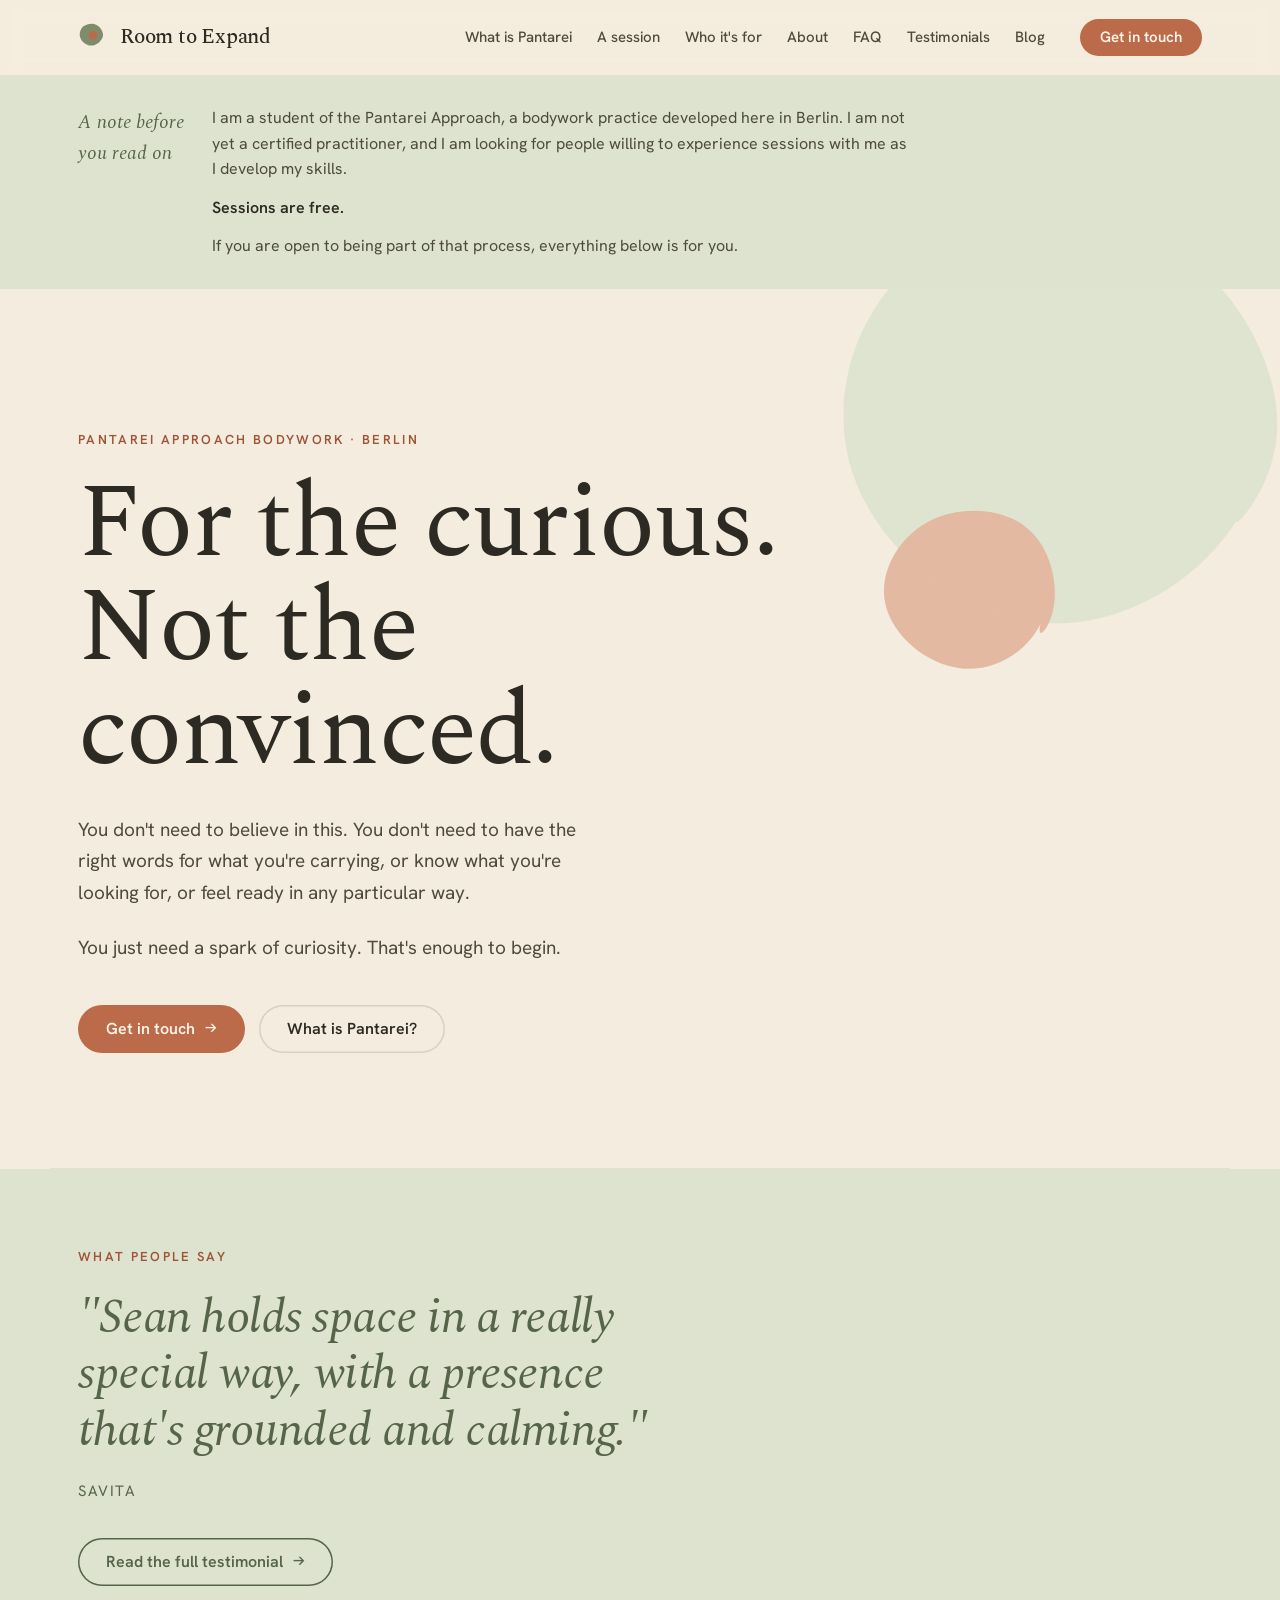
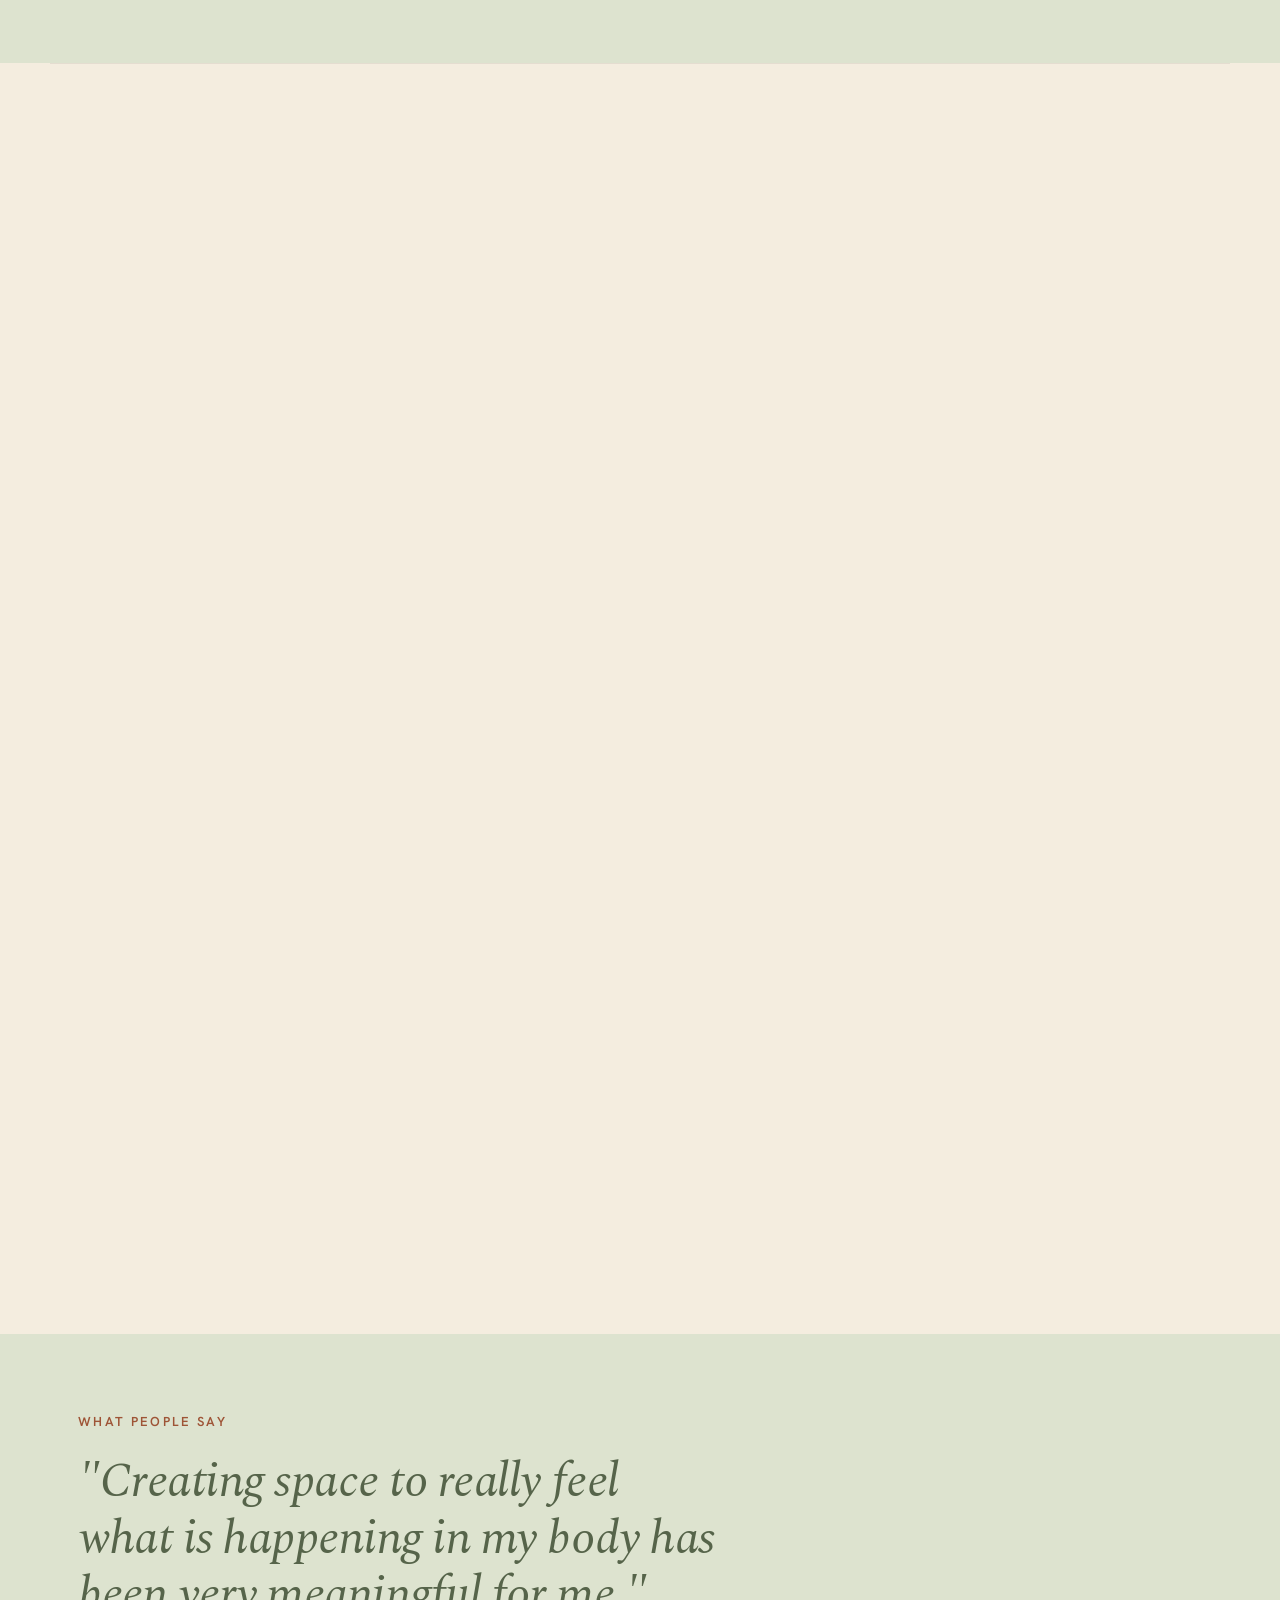
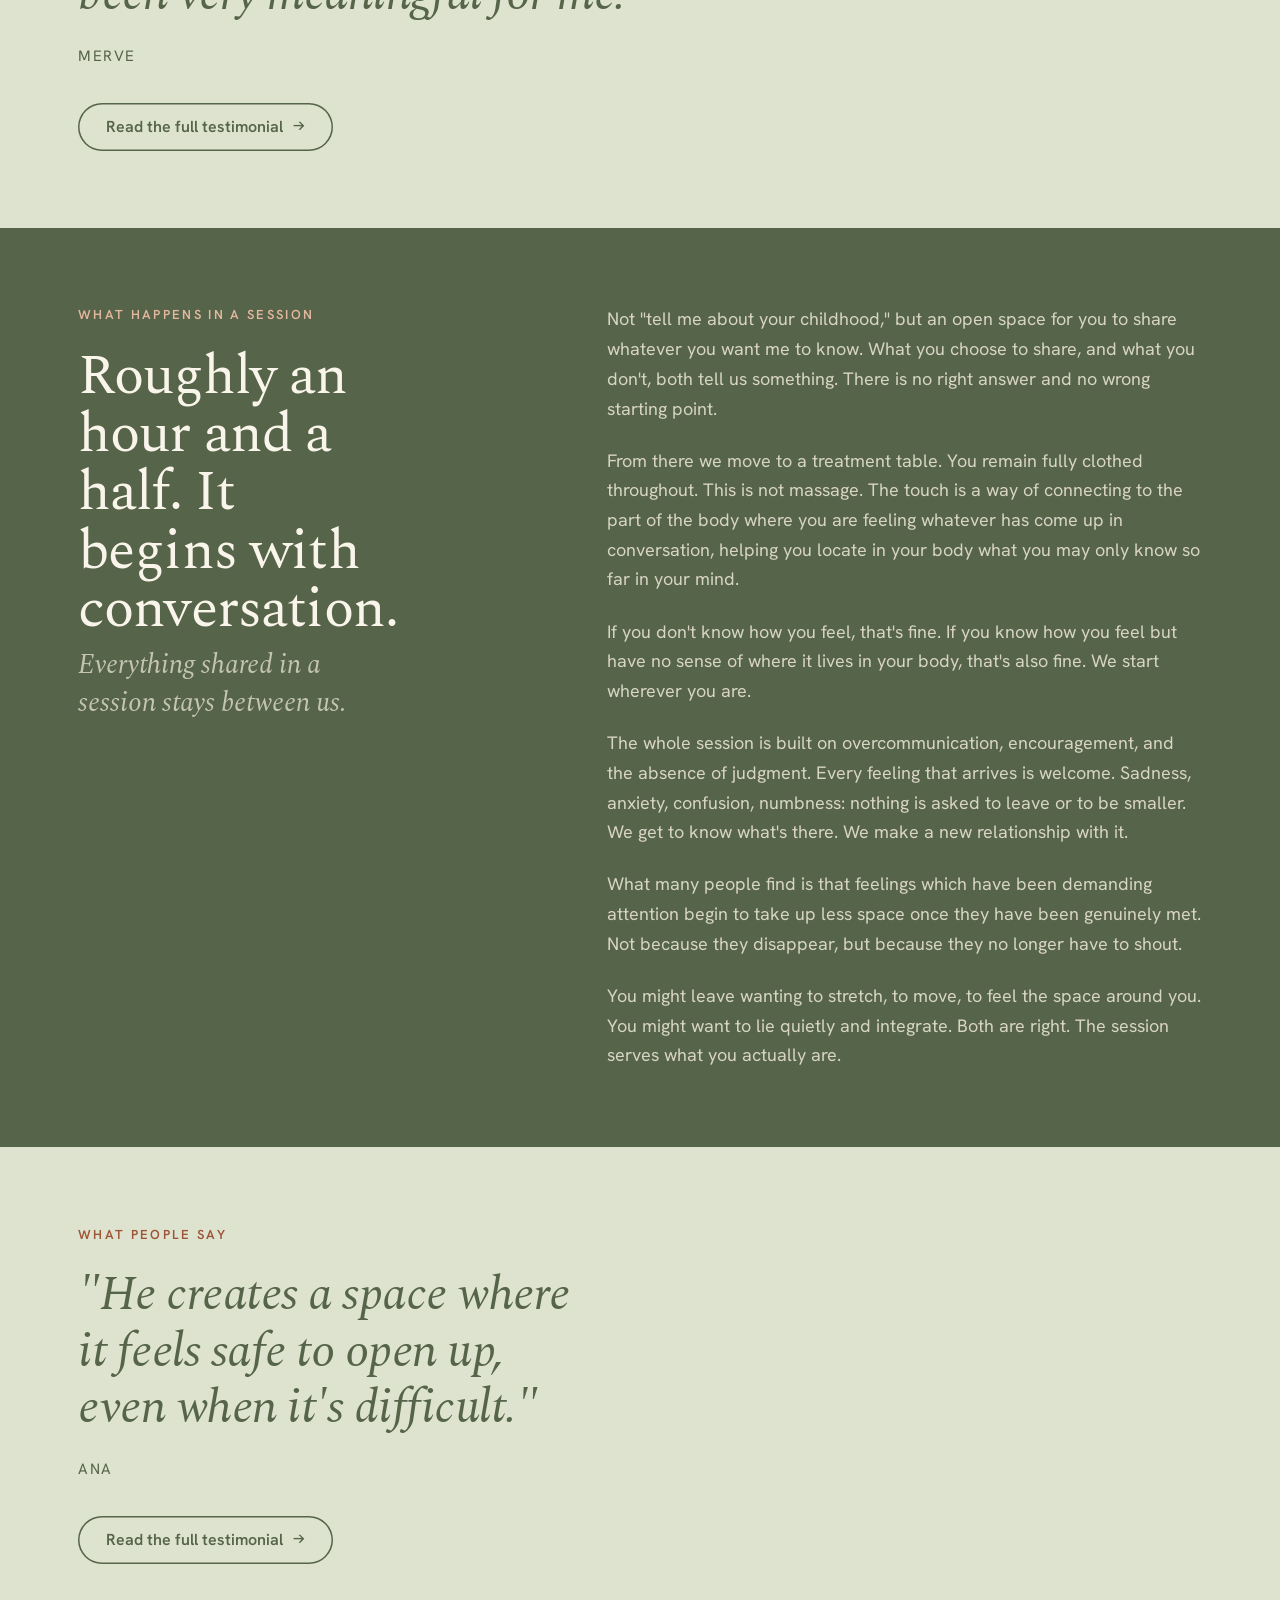
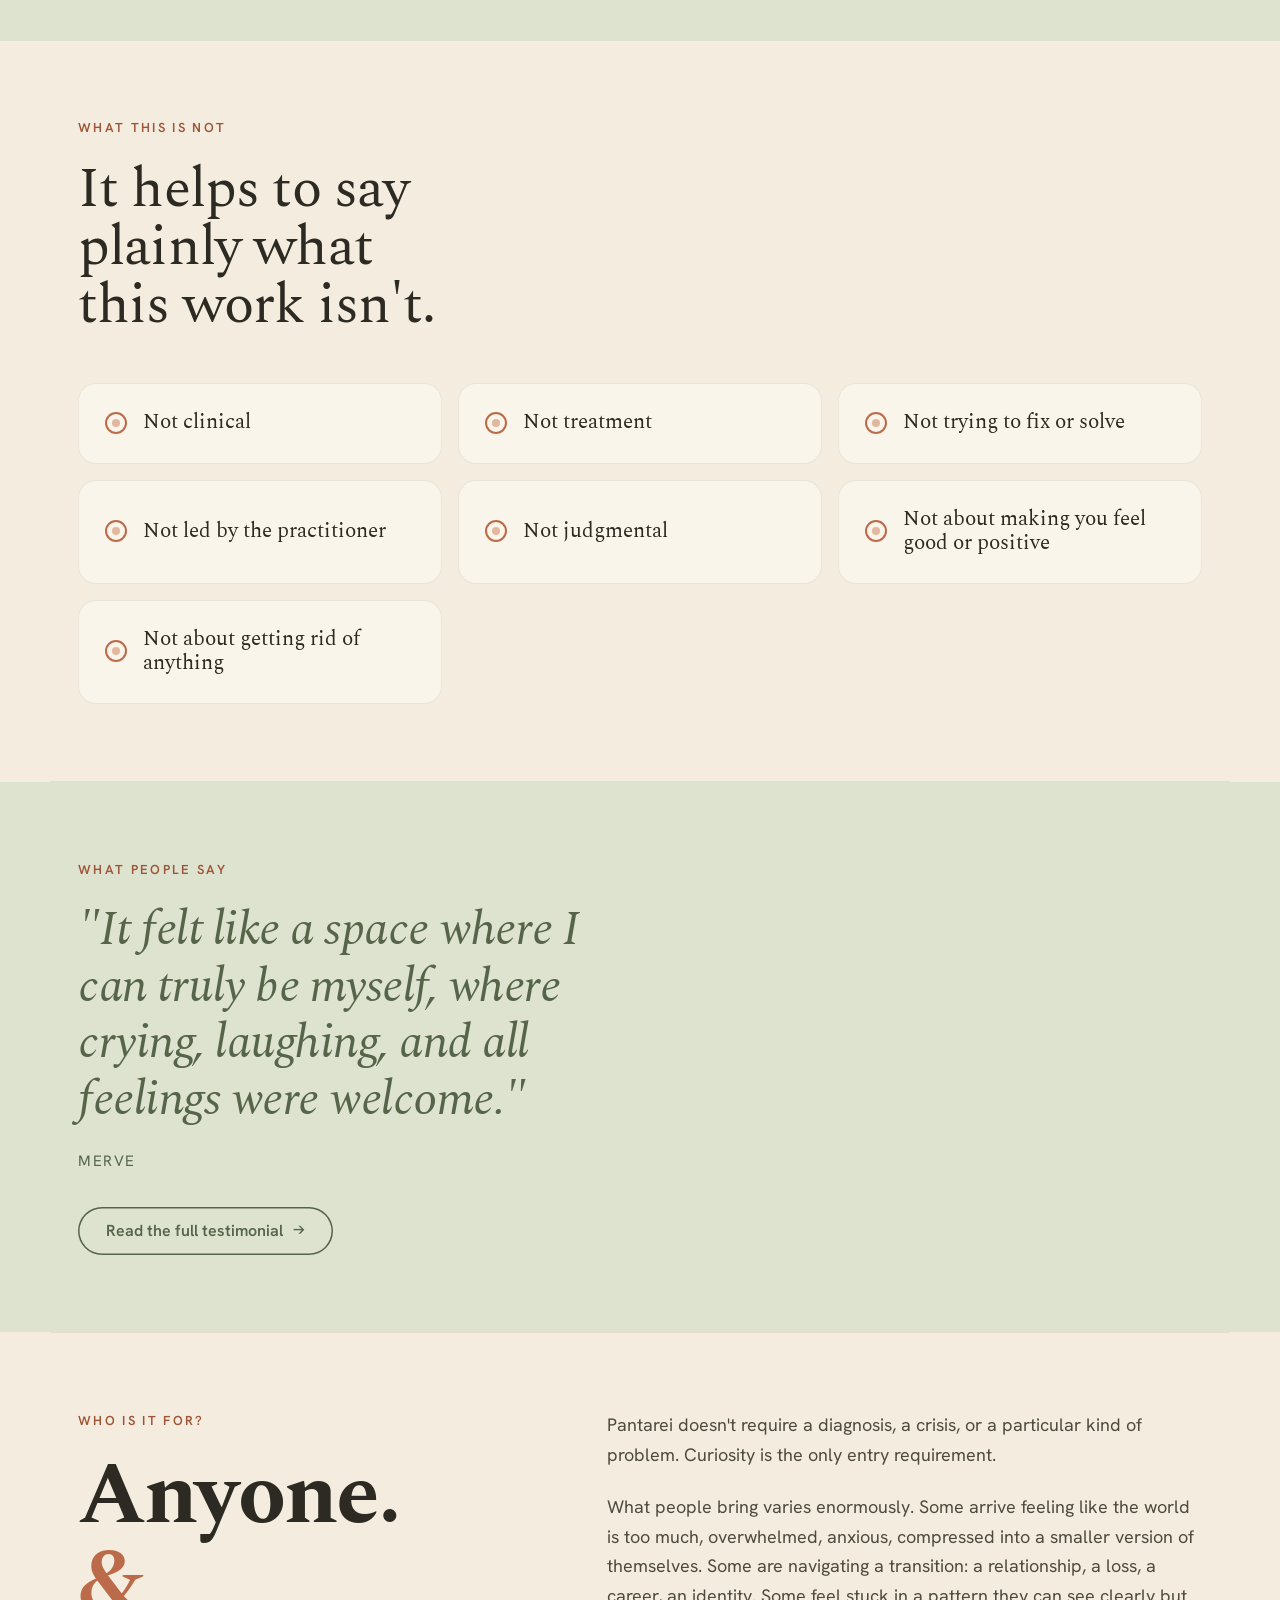
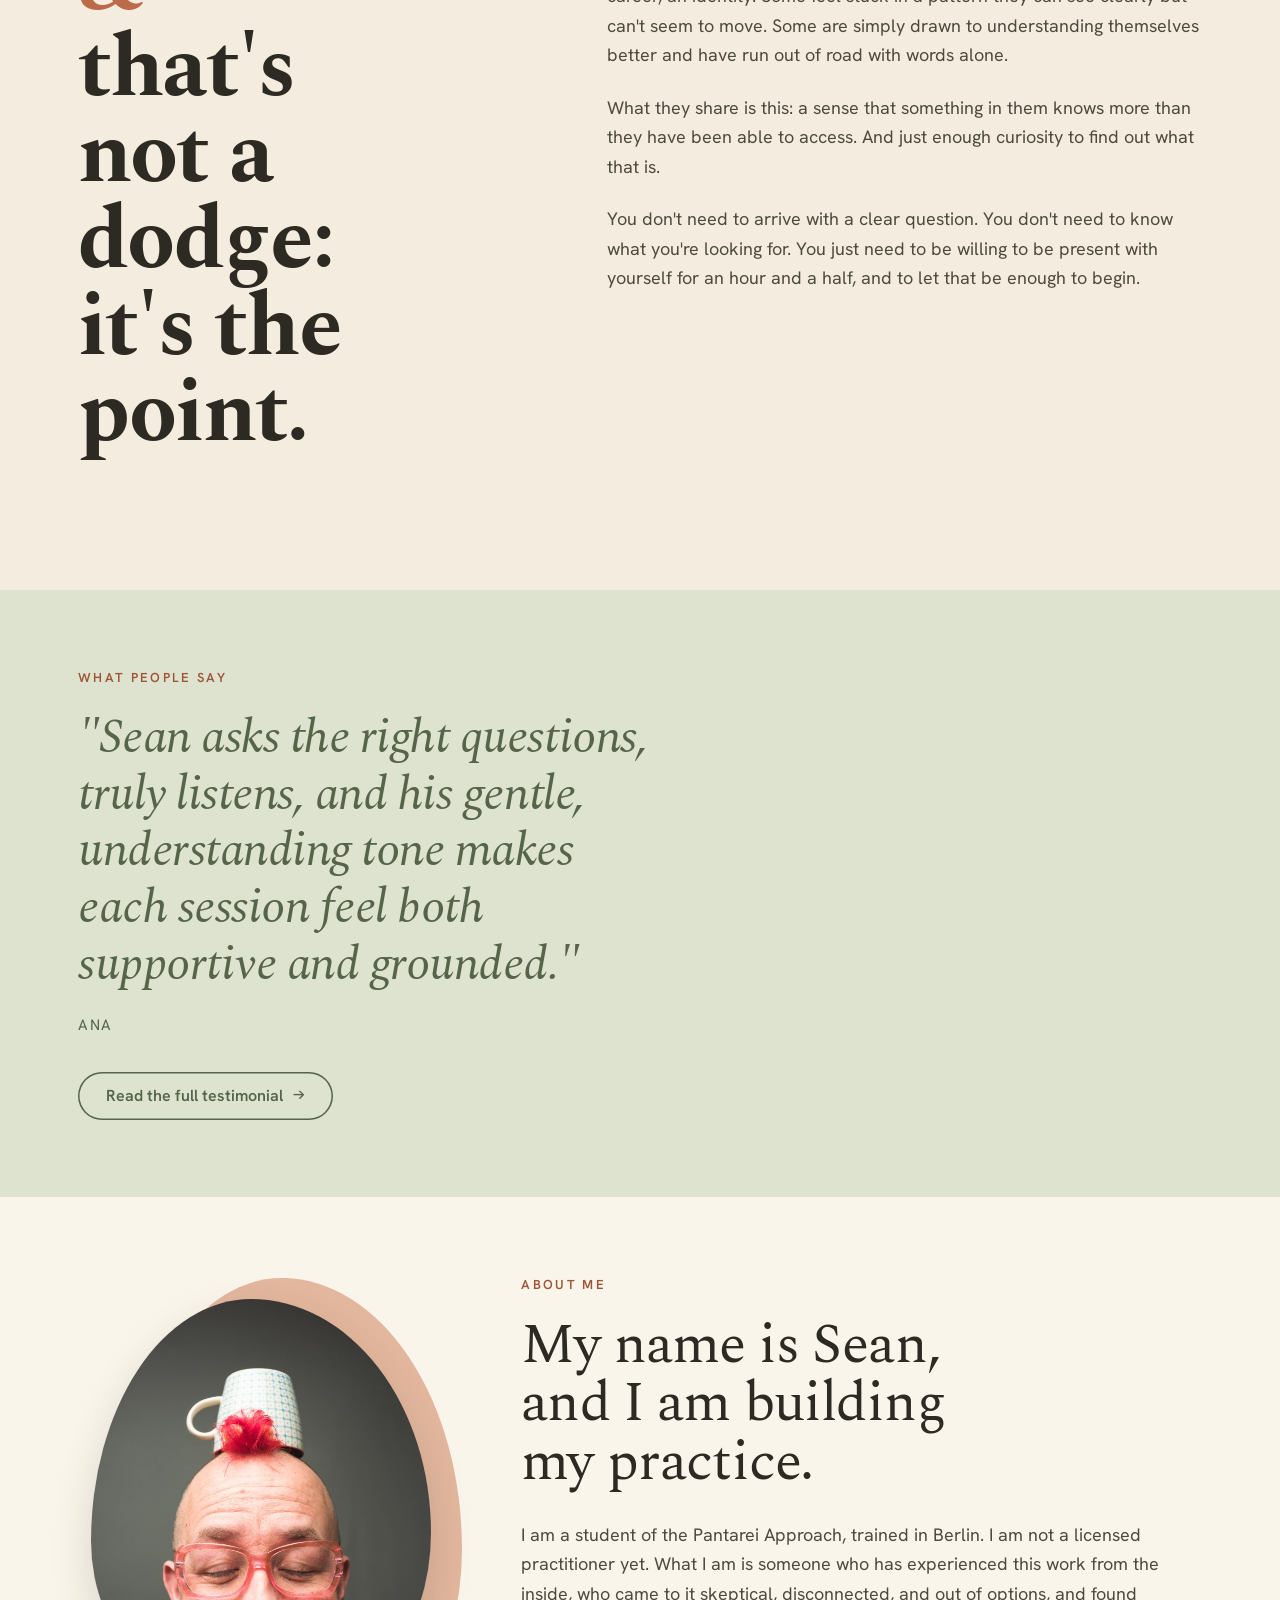
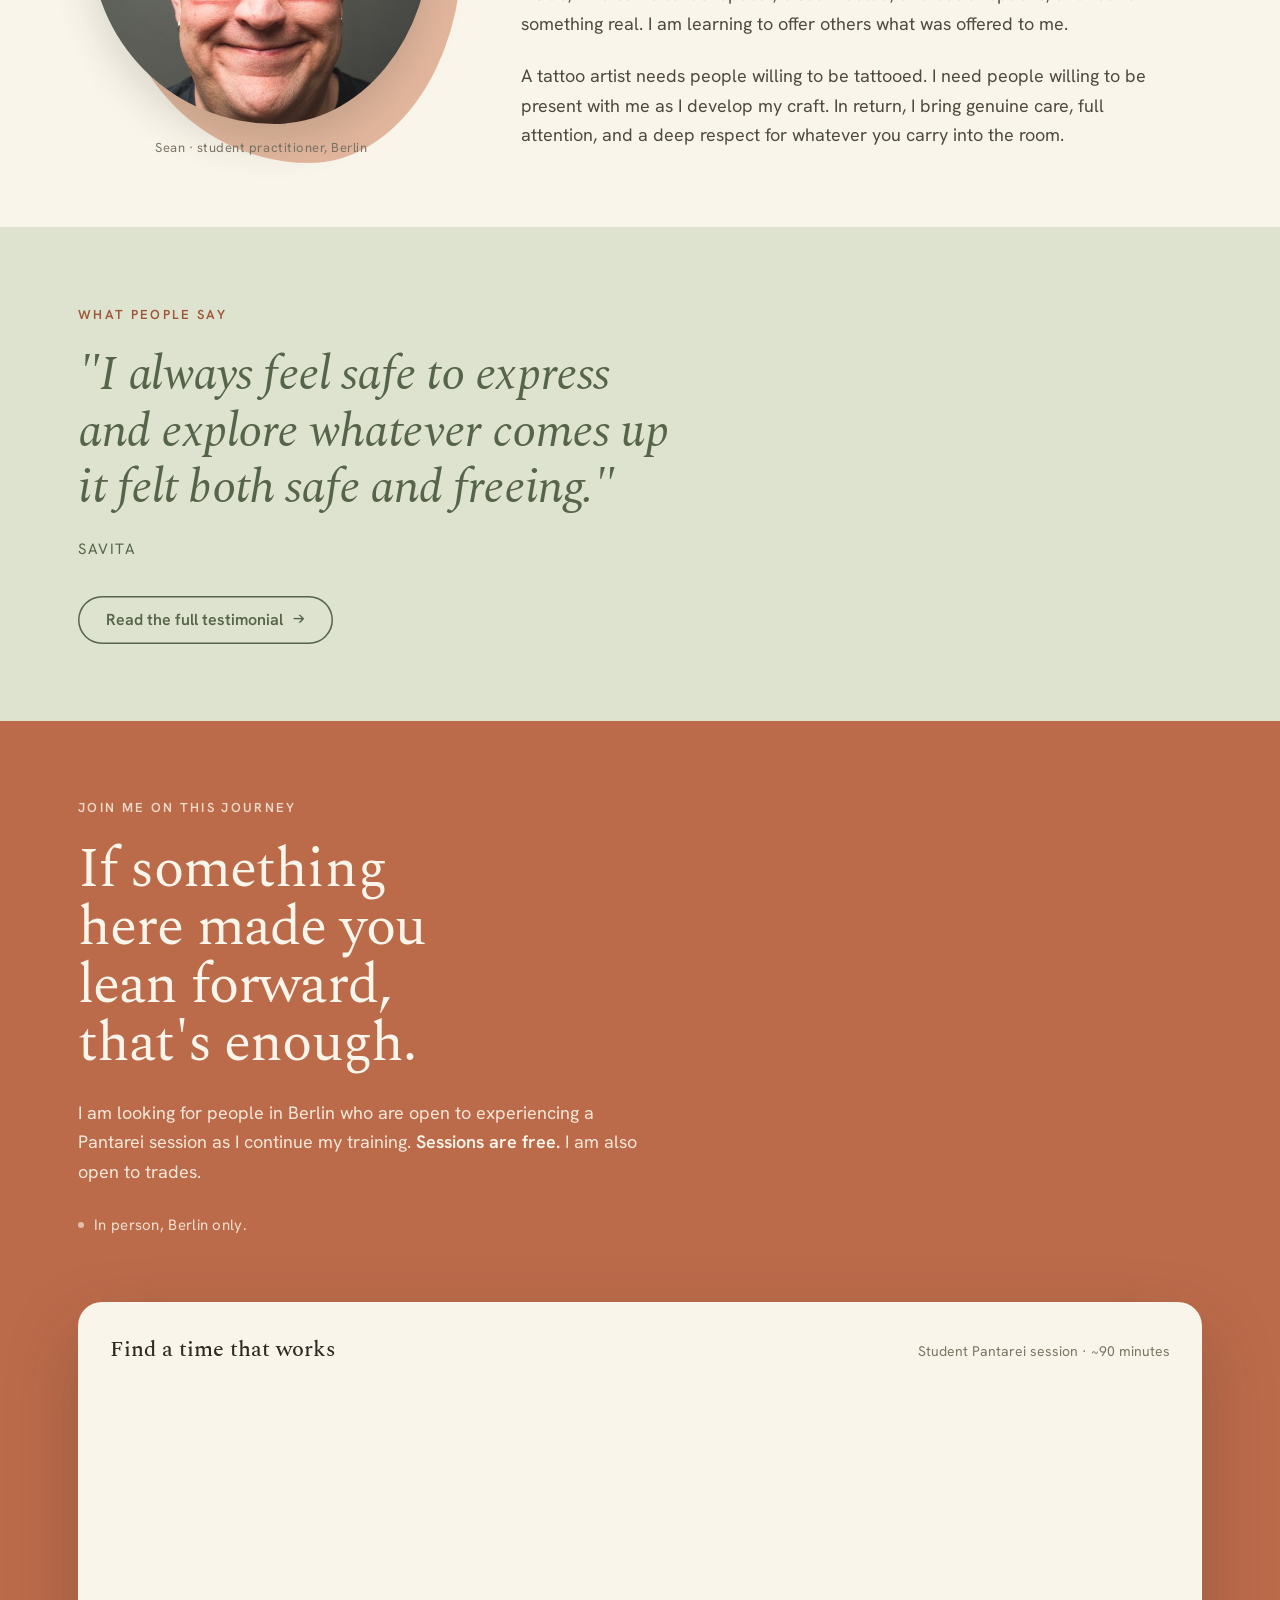
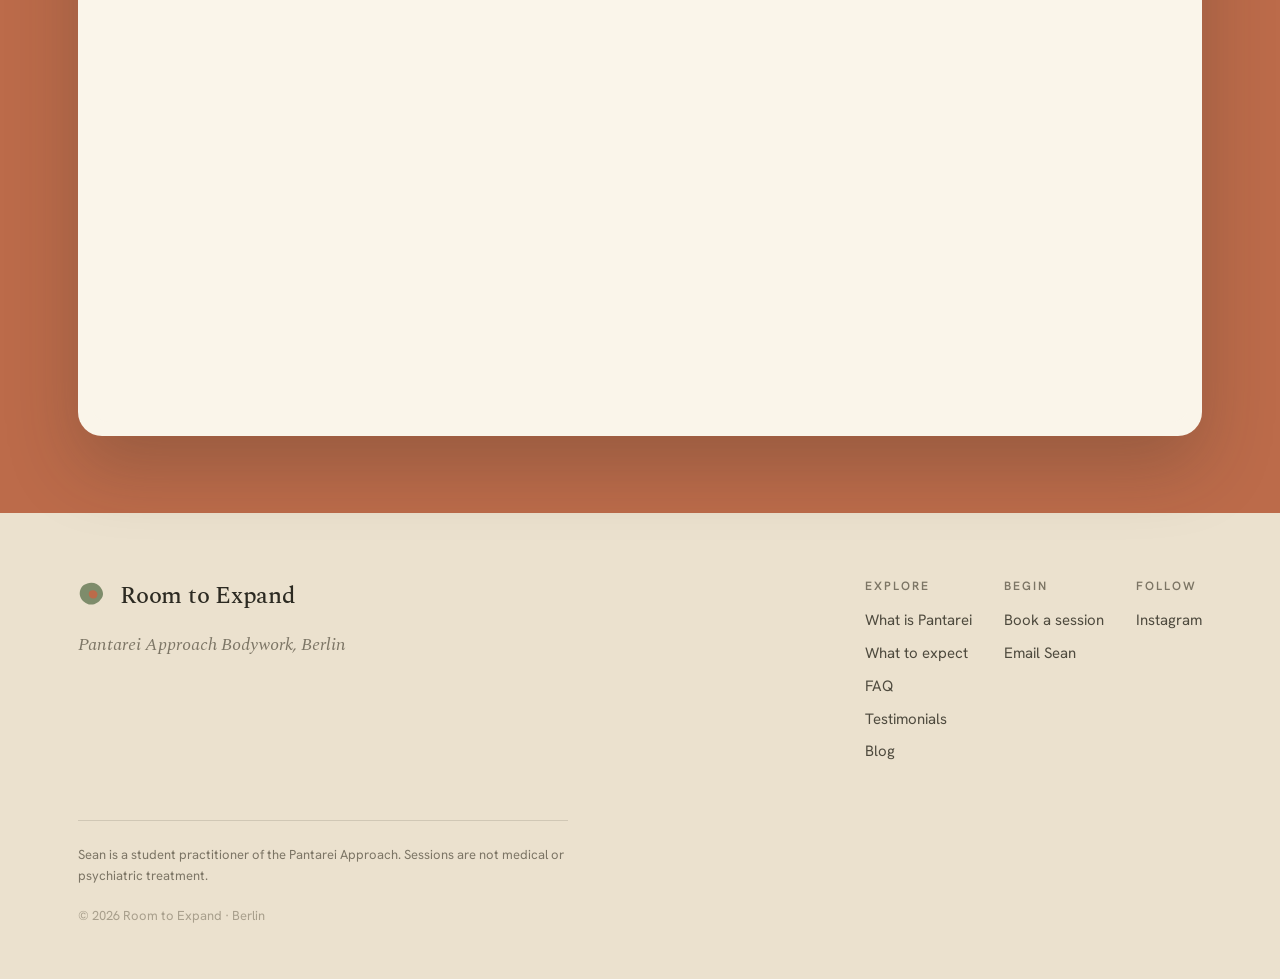
==== commit 90e08da6: "Add SEO kit, new content pages, and blog section - New pages: what-is-pantarei, sessions, faq (from " ====
--- a/index.html
+++ b/index.html
@@ -3,14 +3,63 @@
 <head>
 <meta charset="utf-8">
 <meta name="viewport" content="width=device-width, initial-scale=1">
-<title>Room to Expand — Pantarei Bodywork Sessions in Berlin</title>
-<meta name="description" content="Free somatic bodywork sessions in Berlin. Student of the Pantarei Approach looking for curious people to practice with. No experience needed.">
-<meta property="og:title" content="Room to Expand — Pantarei Bodywork Sessions in Berlin">
-<meta property="og:description" content="Free somatic bodywork sessions in Berlin. Student of the Pantarei Approach looking for curious people to practice with. No experience needed.">
+<title>Pantarei Somatic Bodywork Berlin | Room to Expand</title>
+<meta name="description" content="Somatic bodywork sessions in Neukölln, Berlin with Sean Paul Denny, Pantarei student practitioner. Conversation and touch, explained in plain language. For the curious, not the convinced.">
+<meta property="og:title" content="Pantarei Somatic Bodywork Berlin | Room to Expand">
+<meta property="og:description" content="Somatic bodywork sessions in Neukölln, Berlin with Sean Paul Denny, Pantarei student practitioner. Conversation and touch, explained in plain language. For the curious, not the convinced.">
 <meta property="og:type" content="website">
 <link rel="preconnect" href="https://fonts.googleapis.com">
 <link rel="preconnect" href="https://fonts.gstatic.com" crossorigin>
 <link href="https://fonts.googleapis.com/css2?family=Spectral:ital,wght@0,300;0,400;0,500;0,600;1,300;1,400&family=Hanken+Grotesk:wght@400;500;600;700&display=swap" rel="stylesheet">
+
+<script type="application/ld+json">
+{
+  "@context": "https://schema.org",
+  "@graph": [
+    {
+      "@type": "LocalBusiness",
+      "@id": "https://roomtoexpand.me/#business",
+      "name": "Room to Expand",
+      "alternateName": "Room to Expand Berlin",
+      "description": "Room to Expand is Sean Paul Denny's Pantarei somatic bodywork practice in Berlin. Sessions combine conversation and touch, offered in plain language for the curious, not the convinced.",
+      "url": "https://roomtoexpand.me",
+      "founder": { "@id": "https://roomtoexpand.me/#sean" },
+      "employee": { "@id": "https://roomtoexpand.me/#sean" },
+      "knowsAbout": ["Pantarei Approach", "somatic bodywork", "embodiment"],
+      "address": {
+        "@type": "PostalAddress",
+        "postalCode": "12047",
+        "addressLocality": "Berlin",
+        "addressCountry": "DE"
+      },
+      "areaServed": { "@type": "City", "name": "Berlin" },
+      "email": "seanpauldenny@gmail.com",
+      "sameAs": [
+        "https://www.instagram.com/roomtoexpand"
+      ]
+    },
+    {
+      "@type": "Person",
+      "@id": "https://roomtoexpand.me/#sean",
+      "name": "Sean Paul Denny",
+      "jobTitle": "Pantarei somatic bodywork student practitioner",
+      "description": "Sean Paul Denny is a student practitioner of the Pantarei Approach based in Berlin, and the founder of Room to Expand. He spent twenty years in the games industry before training in somatic bodywork.",
+      "worksFor": { "@id": "https://roomtoexpand.me/#business" },
+      "homeLocation": { "@type": "City", "name": "Berlin" },
+      "knowsLanguage": ["en"],
+      "alumniOf": {
+        "@type": "EducationalOrganization",
+        "name": "Pantarei Approach School",
+        "address": { "@type": "PostalAddress", "addressLocality": "Berlin", "addressCountry": "DE" }
+      },
+      "sameAs": [
+        "https://www.instagram.com/roomtoexpand"
+      ]
+    }
+  ]
+}
+</script>
+
 <style>
 /* ============================================================
    Room to Expand — Student practice site
@@ -68,6 +117,12 @@
 a{color:inherit;}
 img,svg{display:block;max-width:100%;}
 
+/* visually-hidden (screen-reader / crawler only) */
+.sr-only{
+  position:absolute;width:1px;height:1px;padding:0;margin:-1px;
+  overflow:hidden;clip:rect(0,0,0,0);white-space:nowrap;border:0;
+}
+
 /* ---------- type ---------- */
 .display{
   font-family:var(--font-display);
@@ -131,19 +186,58 @@
 }
 .hdr.scrolled{border-bottom-color:var(--line-soft);}
 .hdr-in{display:flex;align-items:center;gap:24px;height:74px;}
-.brand{display:flex;align-items:center;gap:12px;text-decoration:none;}
+.brand{display:flex;align-items:center;gap:12px;text-decoration:none;flex:none;}
 .brand .mark{width:30px;height:30px;flex:none;}
-.brand .name{font-family:var(--font-display);font-weight:500;font-size:21px;letter-spacing:-0.01em;color:var(--ink);}
-.nav{display:flex;gap:6px;margin-left:auto;}
+.brand .name{font-family:var(--font-display);font-weight:500;font-size:21px;letter-spacing:-0.01em;color:var(--ink);white-space:nowrap;}
+.nav{display:flex;gap:3px;margin-left:auto;}
 .nav a{
   font-size:15px;font-weight:500;color:var(--ink-soft);text-decoration:none;white-space:nowrap;
-  padding:9px 14px;border-radius:999px;transition:color .2s var(--ease), background .2s var(--ease);
+  padding:9px 11px;border-radius:999px;transition:color .2s var(--ease), background .2s var(--ease);
 }
 .nav a:hover{color:var(--ink);background:var(--paper-deep);}
+.nav .nav-cta{display:none;}
 .hdr .btn{padding:11px 20px;font-size:15px;}
-@media(max-width:840px){
-  .nav{display:none;}
+
+/* hamburger toggle — hidden on desktop */
+.nav-toggle{
+  display:none;margin-left:12px;flex:none;
+  width:44px;height:44px;padding:0;border:none;cursor:pointer;
+  background:transparent;align-items:center;justify-content:center;
+}
+.nav-toggle .bars{position:relative;width:22px;height:14px;}
+.nav-toggle .bars span{
+  position:absolute;left:0;width:100%;height:2px;border-radius:2px;background:var(--ink);
+  transition:transform .3s var(--ease), opacity .2s var(--ease), top .3s var(--ease);
+}
+.nav-toggle .bars span:nth-child(1){top:0;}
+.nav-toggle .bars span:nth-child(2){top:6px;}
+.nav-toggle .bars span:nth-child(3){top:12px;}
+.nav-toggle[aria-expanded="true"] .bars span:nth-child(1){top:6px;transform:rotate(45deg);}
+.nav-toggle[aria-expanded="true"] .bars span:nth-child(2){opacity:0;}
+.nav-toggle[aria-expanded="true"] .bars span:nth-child(3){top:6px;transform:rotate(-45deg);}
+
+@media(max-width:1080px){
   .hdr-in{gap:12px;}
+  .hdr-cta{display:none;}
+  .nav-toggle{display:inline-flex;}
+  .nav{
+    position:absolute;top:100%;left:0;right:0;
+    flex-direction:column;gap:4px;margin-left:0;
+    background:var(--paper-lift);
+    border-bottom:1px solid var(--line-soft);
+    box-shadow:0 22px 44px rgba(44,42,34,0.13);
+    padding:12px;
+    max-height:0;overflow:hidden;
+    opacity:0;visibility:hidden;
+    transition:max-height .32s var(--ease), opacity .24s var(--ease), visibility .24s var(--ease);
+  }
+  .nav.open{max-height:80vh;opacity:1;visibility:visible;overflow:auto;}
+  .nav a{font-size:17px;padding:14px 16px;border-radius:12px;}
+  .nav .nav-cta{
+    display:inline-flex;justify-content:center;margin-top:6px;
+    color:var(--paper-lift);font-size:16px;
+  }
+  .nav .nav-cta:hover{background:var(--clay-deep);color:var(--paper-lift);}
 }
 
 /* ---------- disclaimer banner ---------- */
@@ -166,6 +260,7 @@
 .hero{padding:clamp(70px,12vw,140px) 0 clamp(64px,9vw,120px);overflow:hidden;}
 .hero .shell{position:relative;z-index:2;}
 .hero h1{max-width:14ch;}
+.hero .hero-title{font-size:clamp(46px,8.2vw,104px);max-width:14ch;}
 .hero .lede{margin-top:34px;}
 .hero .prose{margin-top:30px;}
 .hero .prose p{font-size:19px;max-width:46ch;}
@@ -339,14 +434,20 @@
       </svg>
       <span class="name">Room to Expand</span>
     </a>
-    <nav class="nav">
-      <a href="#pantarei">What is Pantarei</a>
-      <a href="#session">A session</a>
+    <nav class="nav" id="nav">
+      <a href="what-is-pantarei.html">What is Pantarei</a>
+      <a href="sessions.html">A session</a>
       <a href="#who">Who it's for</a>
       <a href="#about">About</a>
+      <a href="faq.html">FAQ</a>
       <a href="testimonials.html">Testimonials</a>
+      <a href="blog.html">Blog</a>
+      <a class="btn btn-clay nav-cta" href="#book">Get in touch</a>
     </nav>
-    <a class="btn btn-clay" href="#book">Get in touch</a>
+    <a class="btn btn-clay hdr-cta" href="#book">Get in touch</a>
+    <button class="nav-toggle" id="navToggle" aria-label="Open menu" aria-expanded="false" aria-controls="nav">
+      <span class="bars" aria-hidden="true"><span></span><span></span><span></span></span>
+    </button>
   </div>
 </header>
 
@@ -373,8 +474,9 @@
     <svg class="b b2" viewBox="0 0 600 600"><path fill="#E3B79E" d="M442.3,322.7C406.4,398.1,318.9,449.6,231.4,438.8C143.9,428,56.4,354.8,37.7,272.9C19.0,191,69.1,100.4,148.3,57.4C227.5,14.5,335.8,19.2,400.6,67.7C465.4,116.2,486.7,208.5,477.7,272.9C468.8,337.2,429.6,373.6,442.3,322.7Z"/></svg>
   </div>
   <div class="shell">
+    <h1 class="sr-only">Room to Expand: Pantarei somatic bodywork in Berlin</h1>
     <p class="eyebrow">Pantarei Approach Bodywork · Berlin</p>
-    <h1 class="display">For the curious.<br>Not the convinced.</h1>
+    <p class="display hero-title">For the curious.<br>Not the convinced.</p>
     <div class="prose">
       <p>You don't need to believe in this. You don't need to have the right words for what you're carrying, or know what you're looking for, or feel ready in any particular way.</p>
       <p>You just need a spark of curiosity. That's enough to begin.</p>
@@ -603,15 +705,21 @@
       </div>
       <div class="foot-links">
         <div class="foot-col">
-          <h4>Follow</h4>
-          <a href="https://www.instagram.com/roomtoexpand" target="_blank" rel="noopener">Instagram</a>
+          <h4>Explore</h4>
+          <a href="what-is-pantarei.html">What is Pantarei</a>
+          <a href="sessions.html">What to expect</a>
+          <a href="faq.html">FAQ</a>
+          <a href="testimonials.html">Testimonials</a>
+          <a href="blog.html">Blog</a>
         </div>
         <div class="foot-col">
           <h4>Begin</h4>
           <a href="#book">Book a session</a>
           <a href="mailto:seanpauldenny@gmail.com">Email Sean</a>
-          <a href="#pantarei">What is Pantarei</a>
-          <a href="testimonials.html">Testimonials</a>
+        </div>
+        <div class="foot-col">
+          <h4>Follow</h4>
+          <a href="https://www.instagram.com/roomtoexpand" target="_blank" rel="noopener">Instagram</a>
         </div>
       </div>
     </div>
@@ -625,6 +733,18 @@
 const hdr = document.getElementById('hdr');
 const onScroll = () => hdr.classList.toggle('scrolled', window.scrollY > 12);
 onScroll(); window.addEventListener('scroll', onScroll, {passive:true});
+
+// mobile nav toggle
+const navToggle = document.getElementById('navToggle');
+const nav = document.getElementById('nav');
+const setNav = (open) => {
+  nav.classList.toggle('open', open);
+  navToggle.setAttribute('aria-expanded', open ? 'true' : 'false');
+  navToggle.setAttribute('aria-label', open ? 'Close menu' : 'Open menu');
+};
+navToggle.addEventListener('click', () => setNav(!nav.classList.contains('open')));
+nav.querySelectorAll('a').forEach(a => a.addEventListener('click', () => setNav(false)));
+document.addEventListener('keydown', (e) => { if (e.key === 'Escape') setNav(false); });
 
 // scroll reveal — content is visible by default; below-fold elements
 // animate in when scrolled to. Never hides content for capture/print/no-JS.
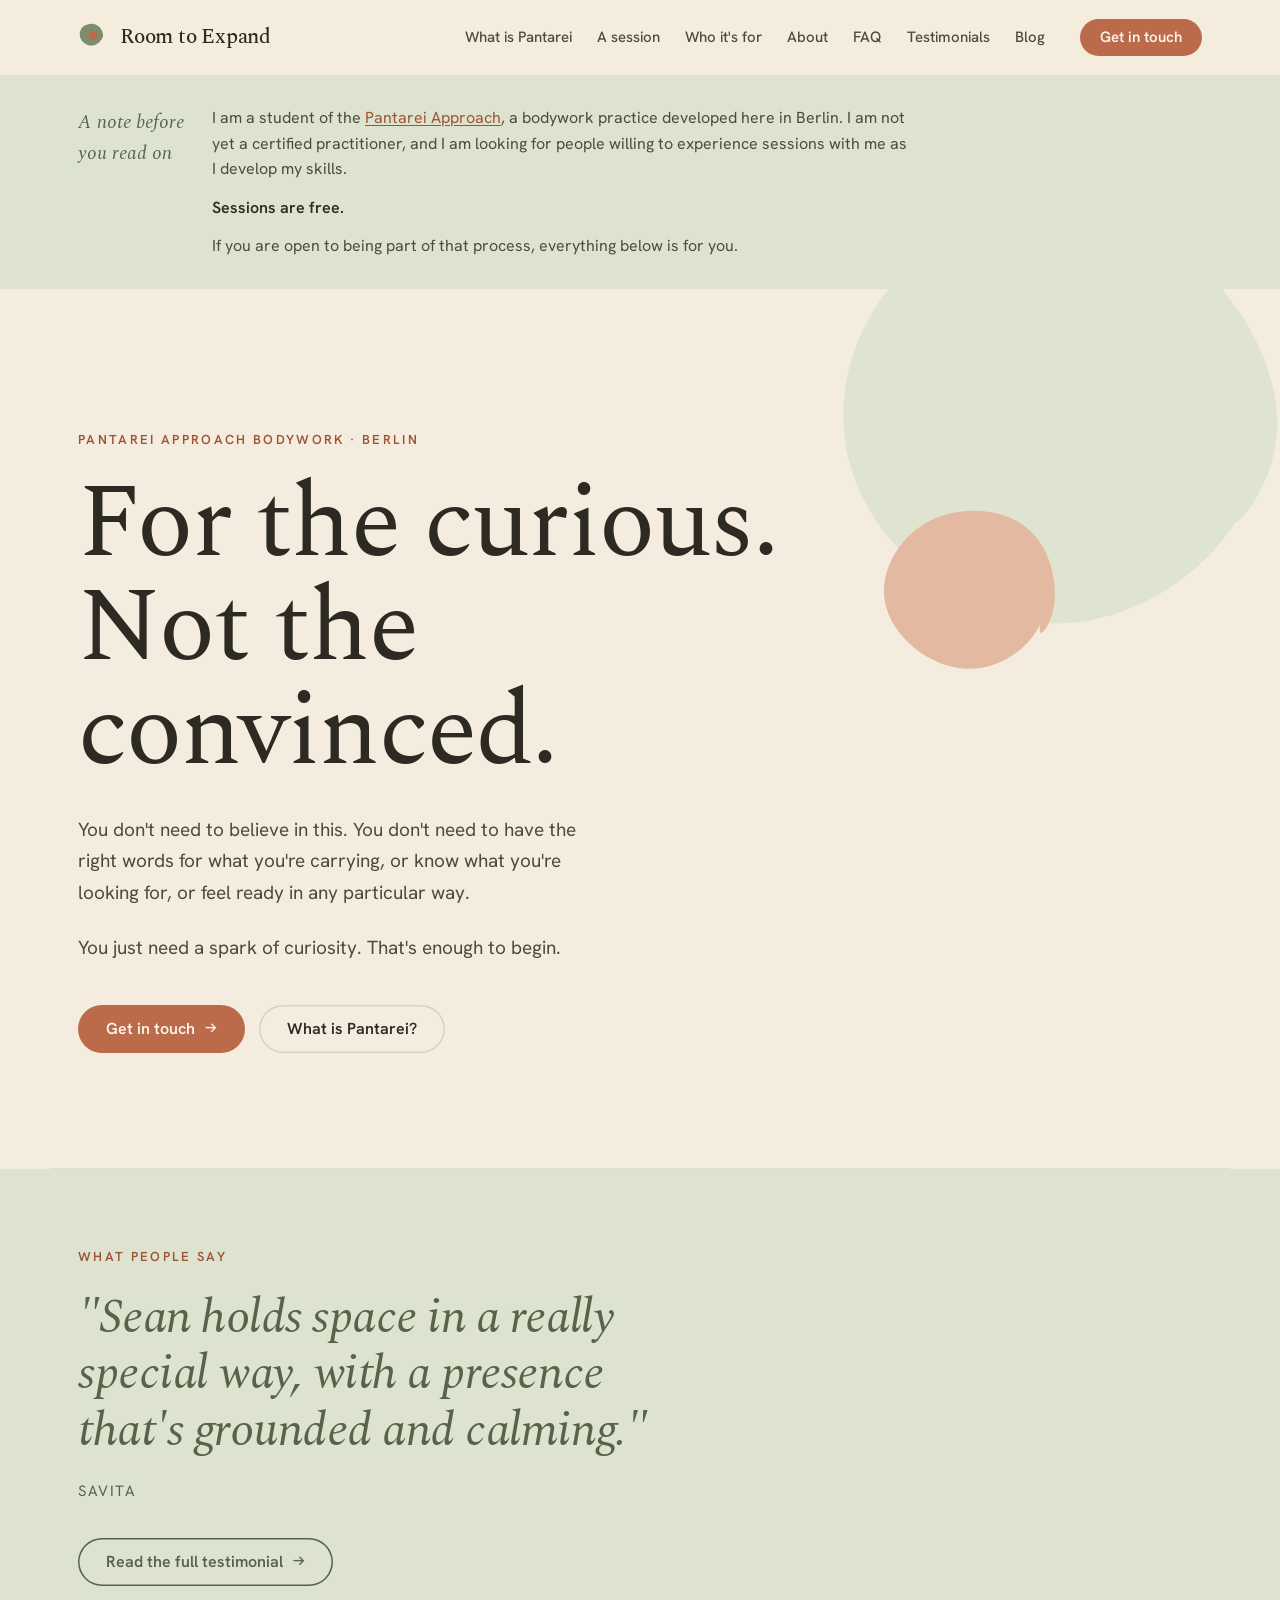
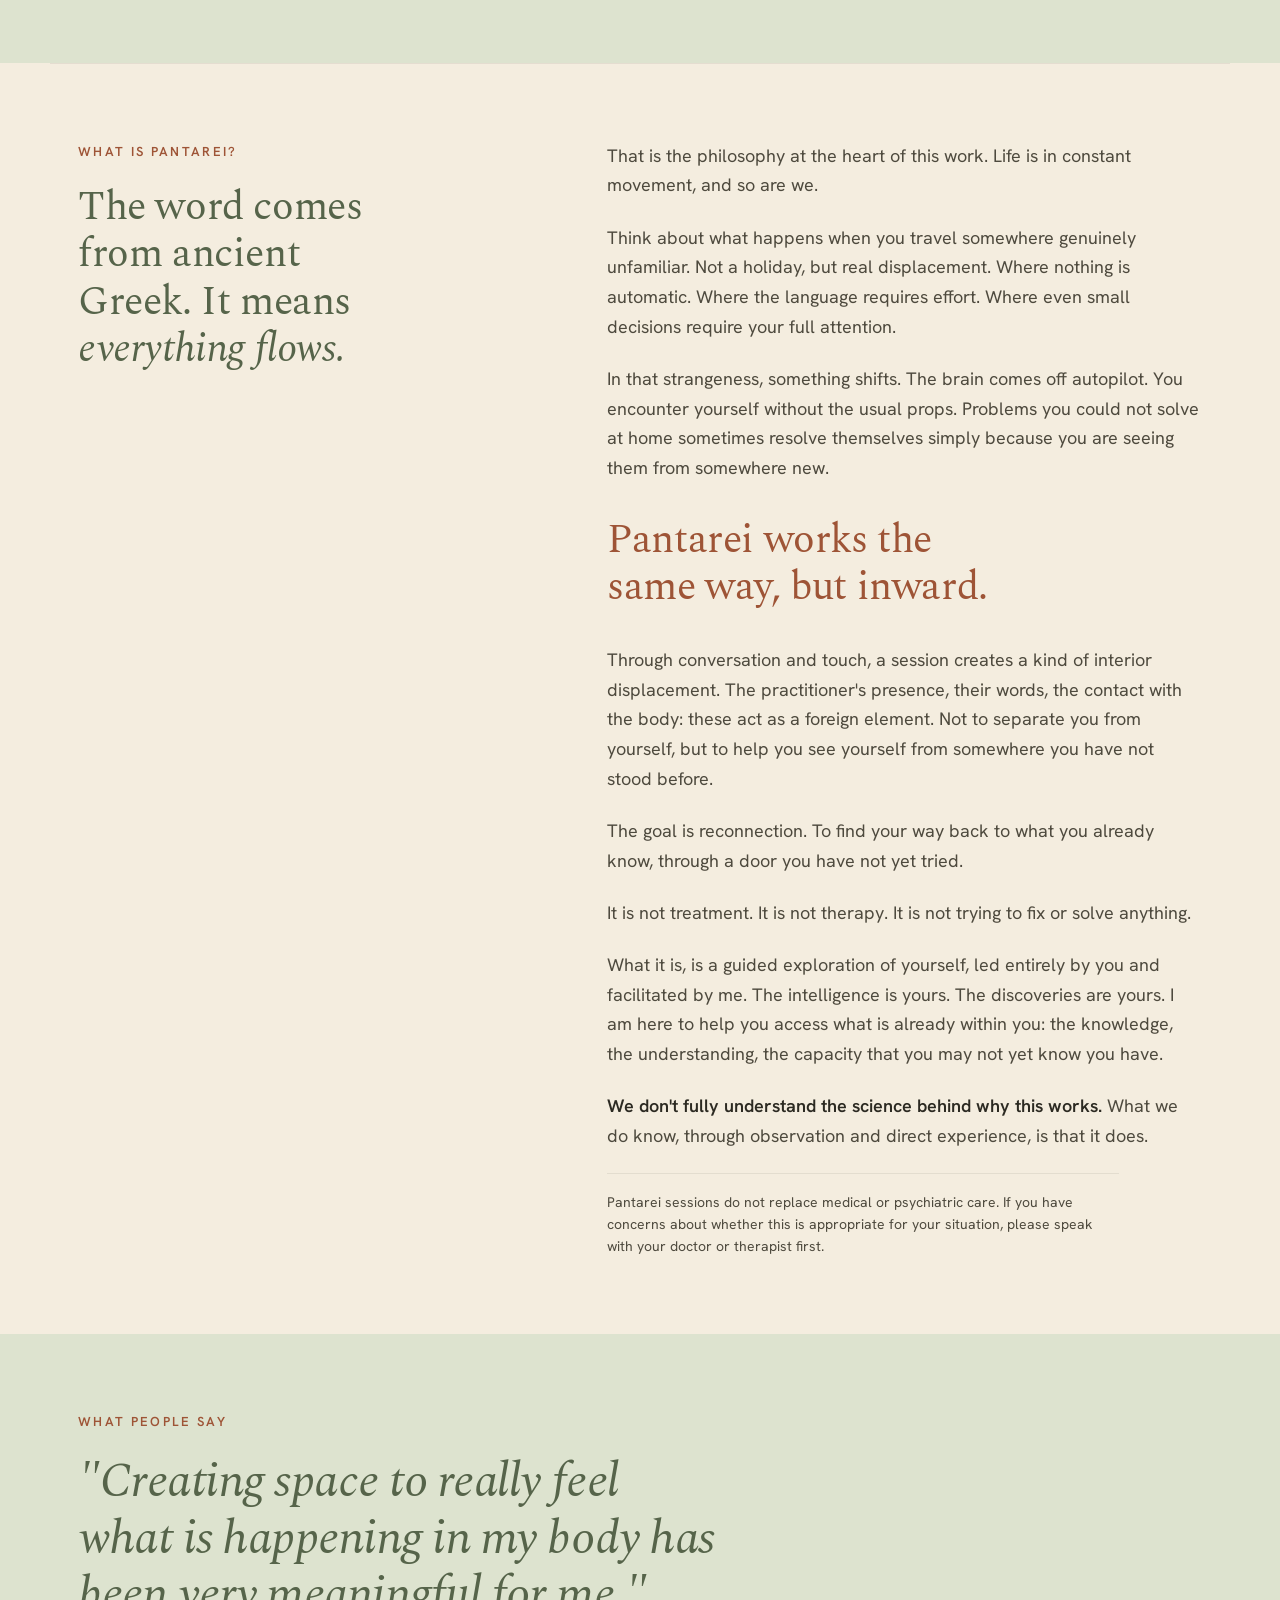
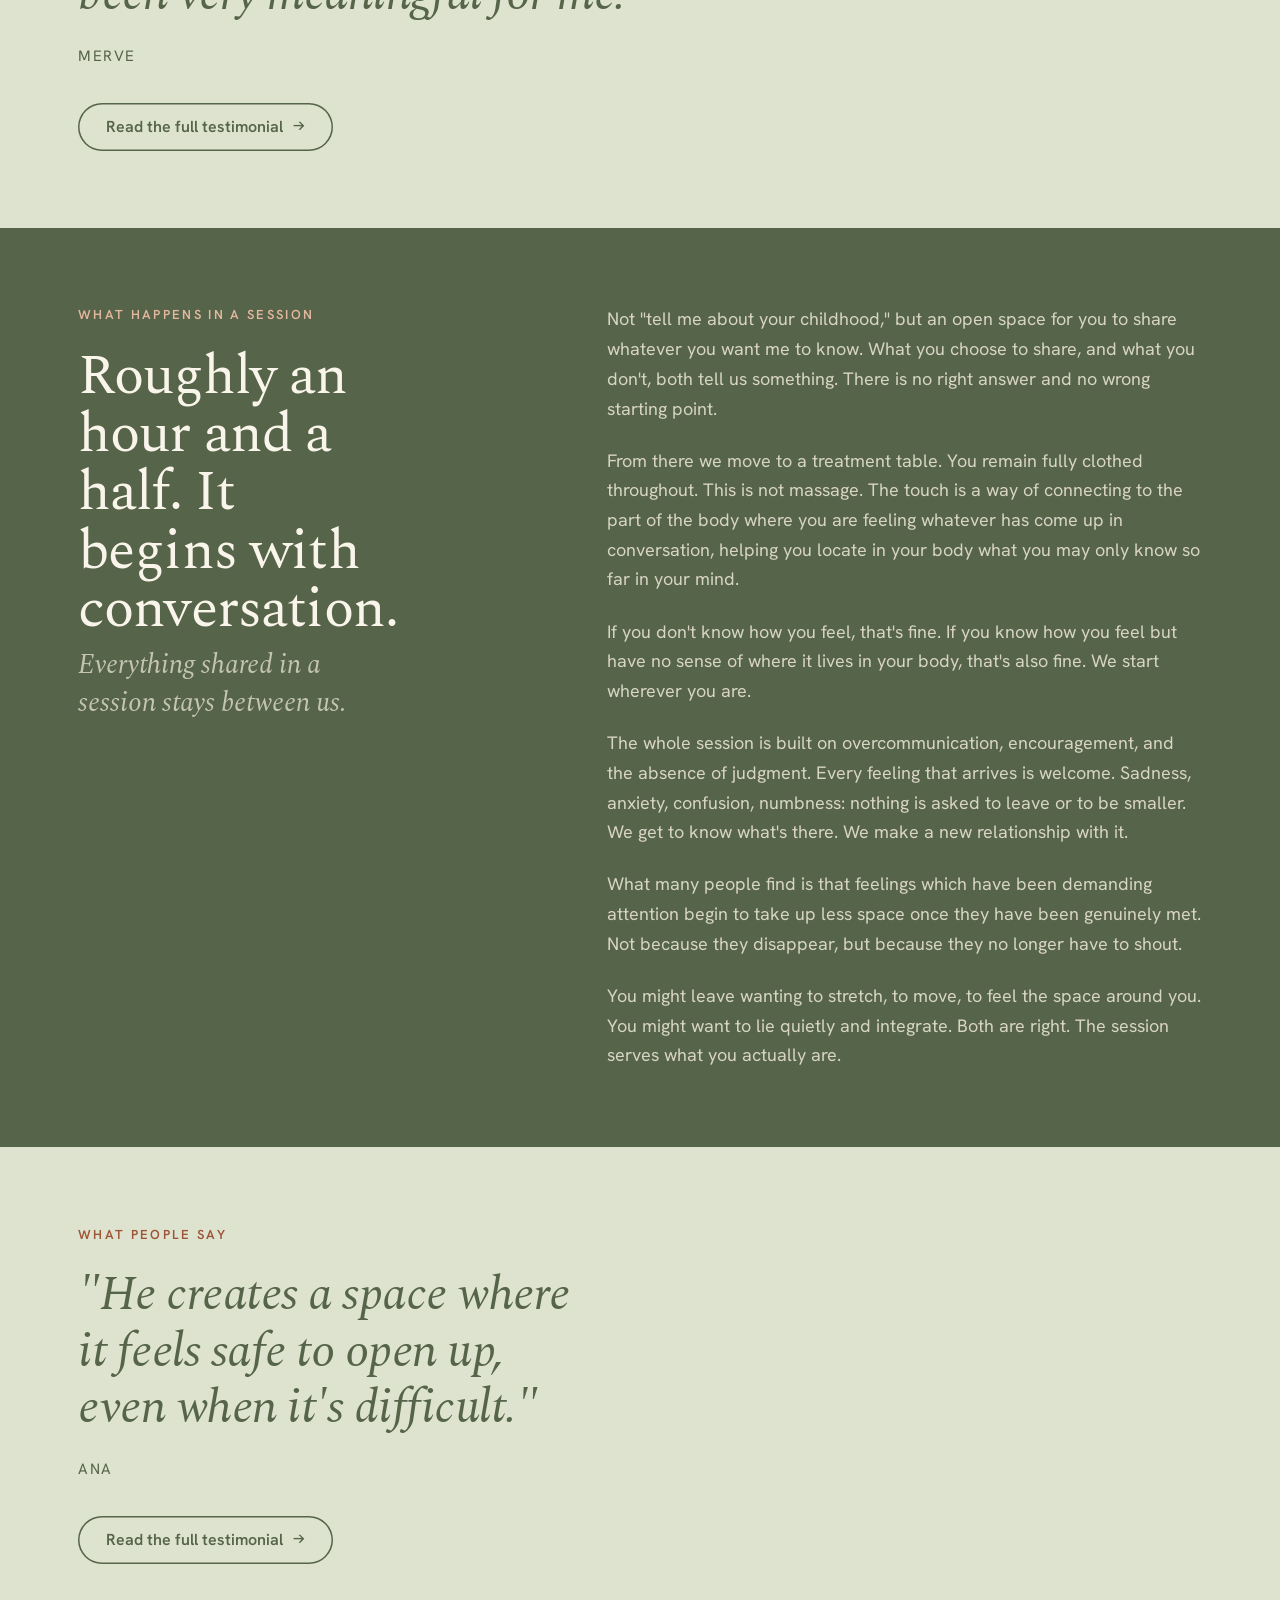
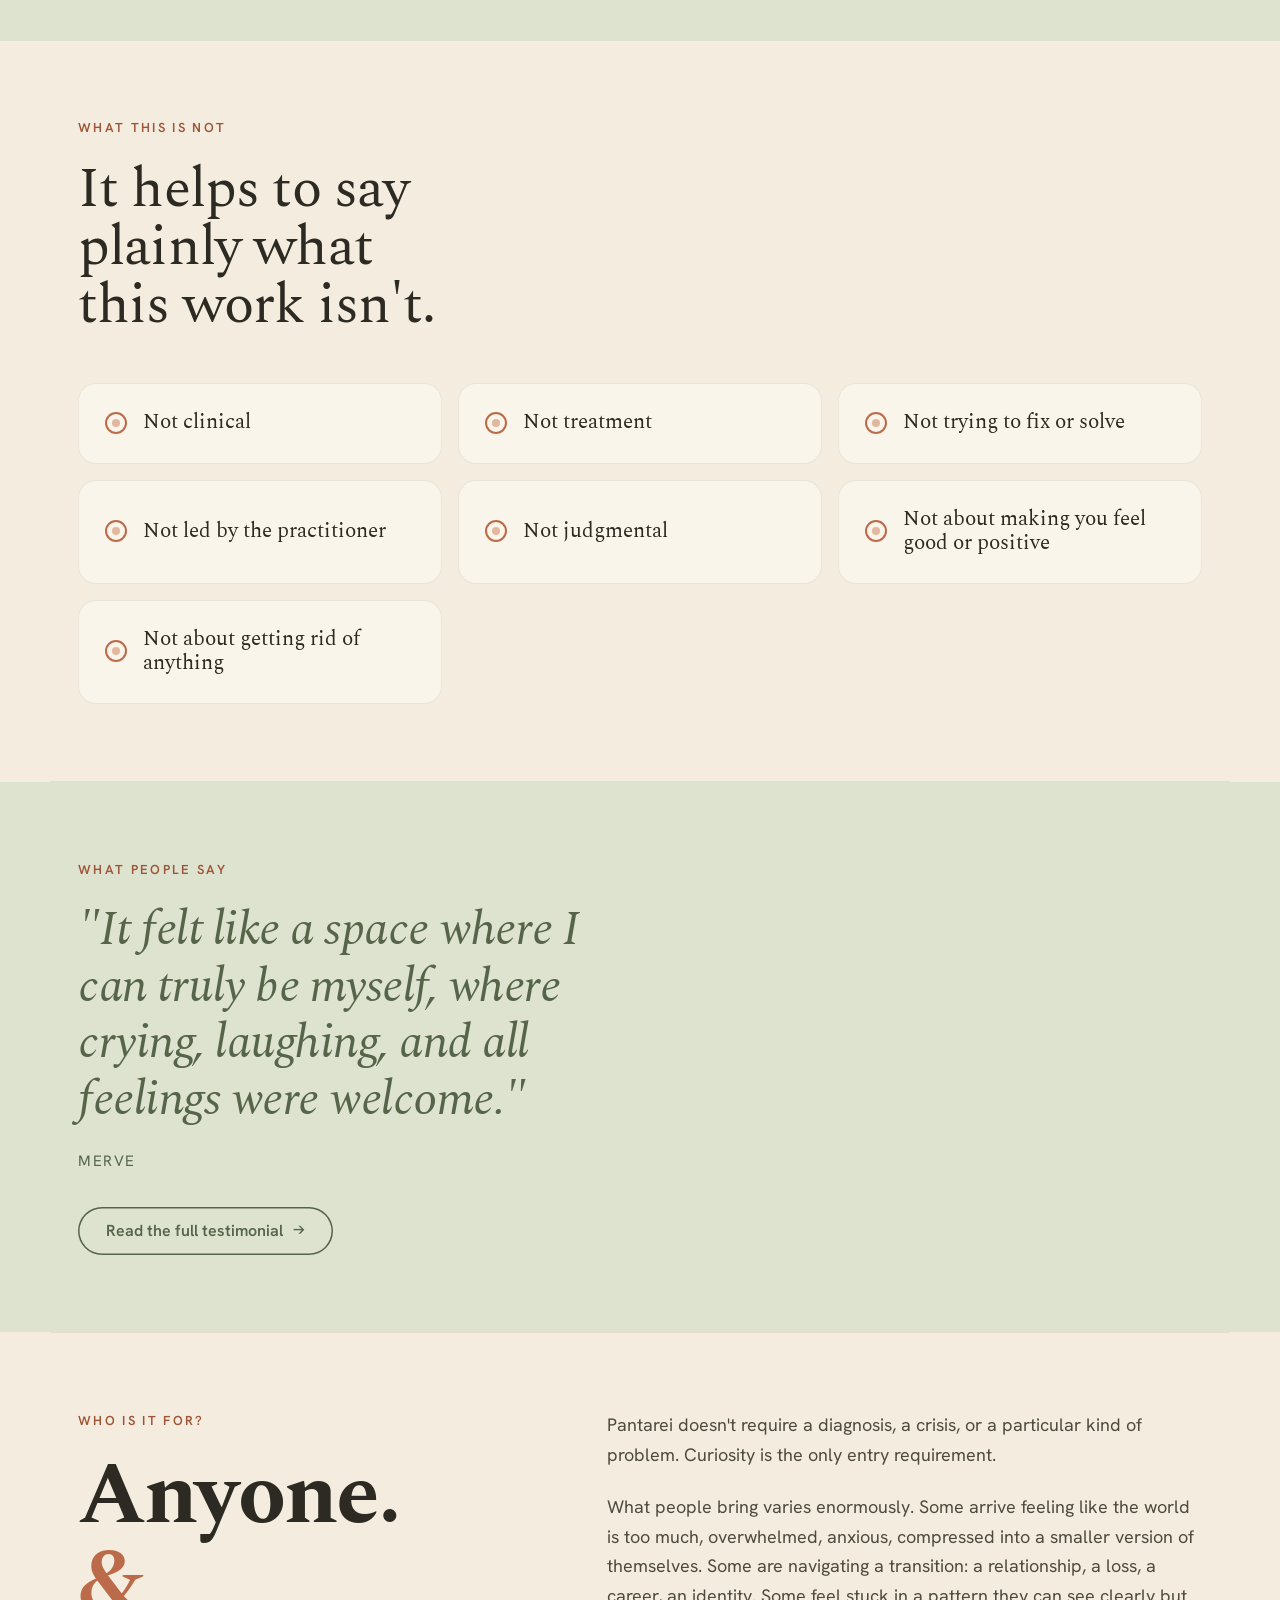
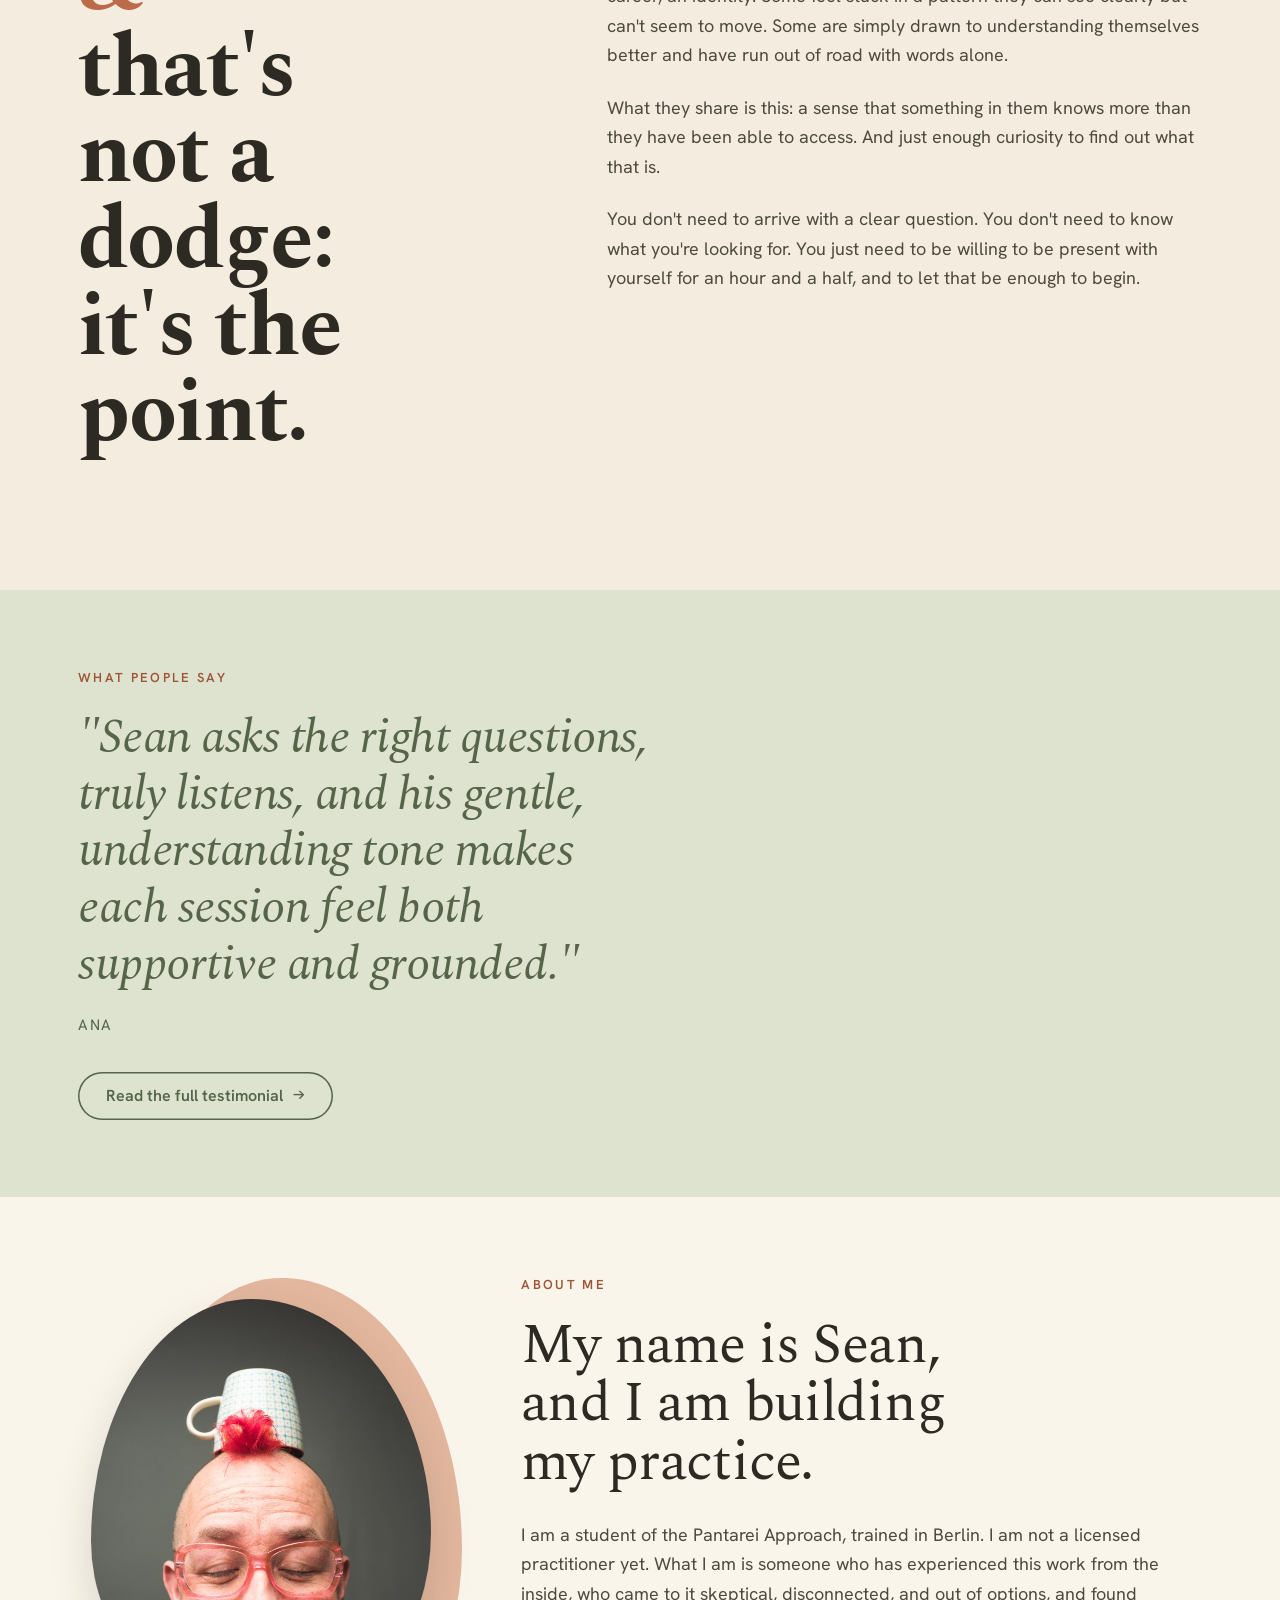
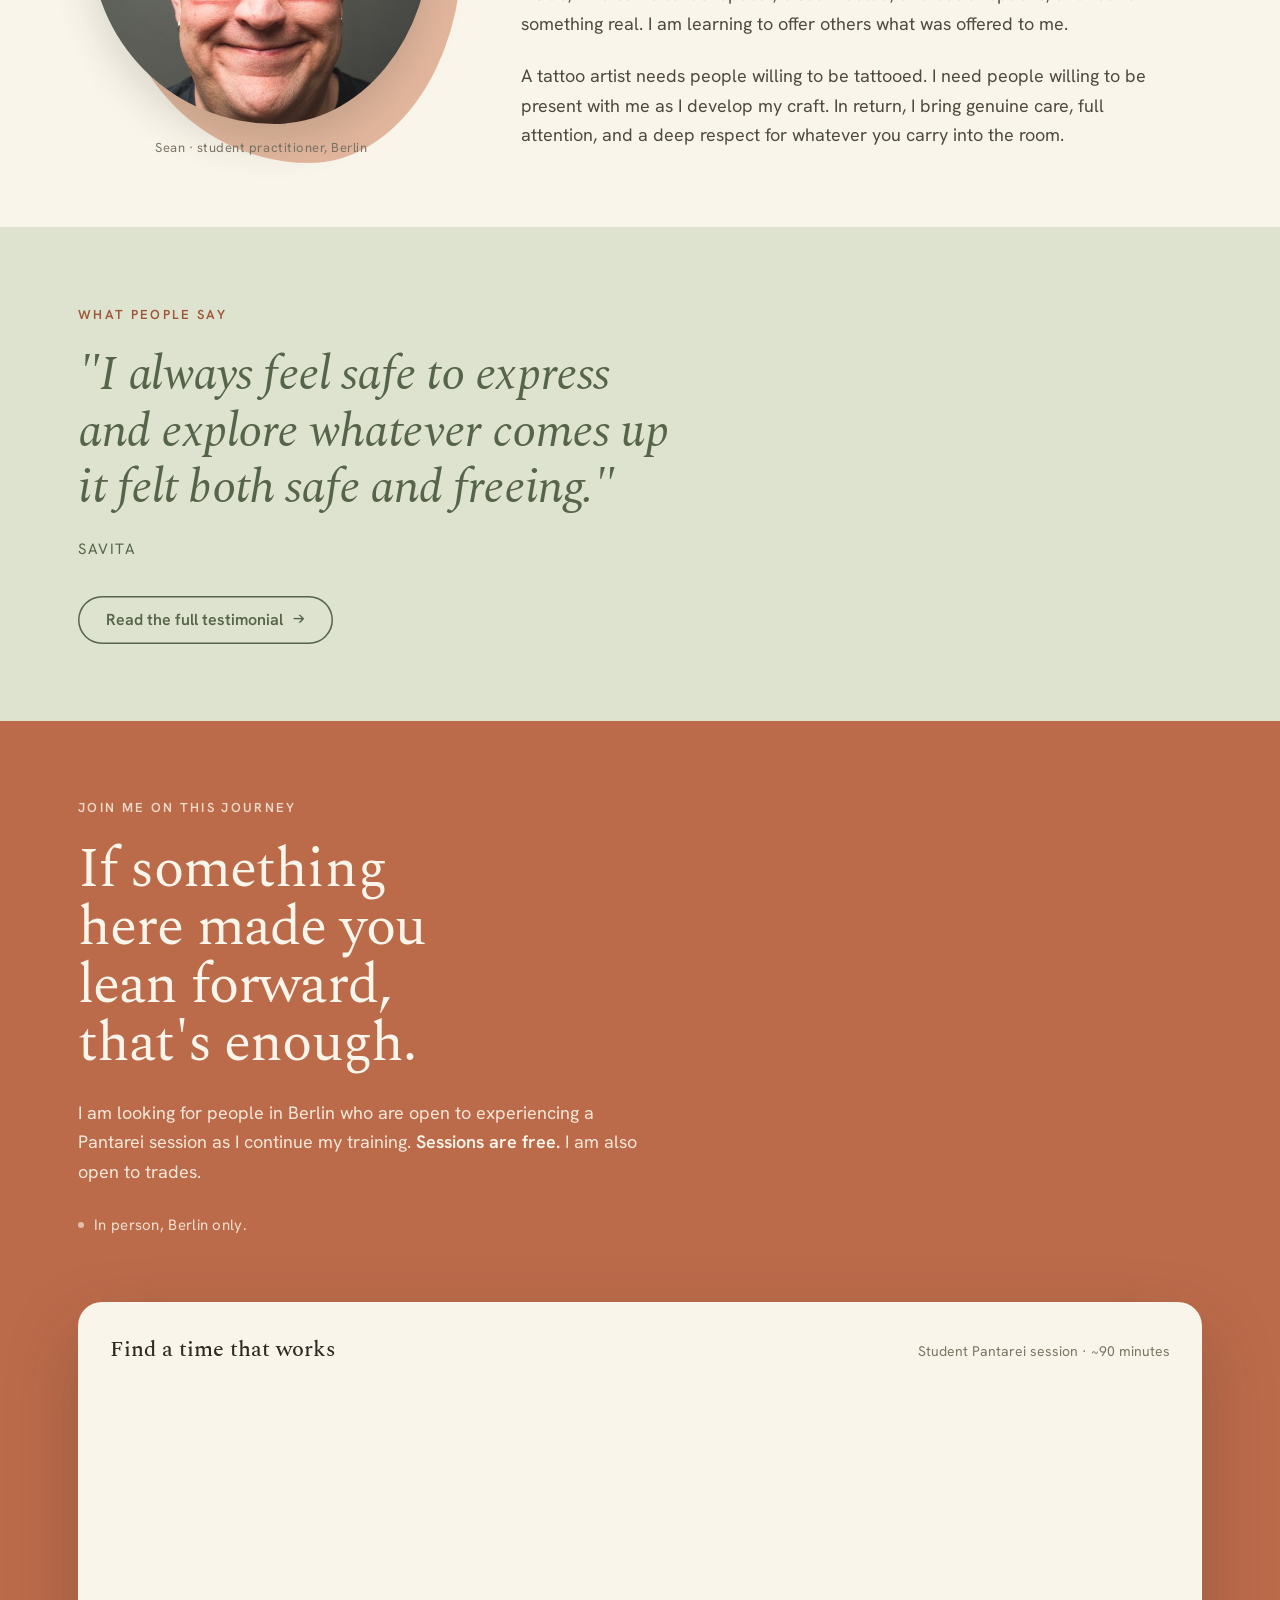
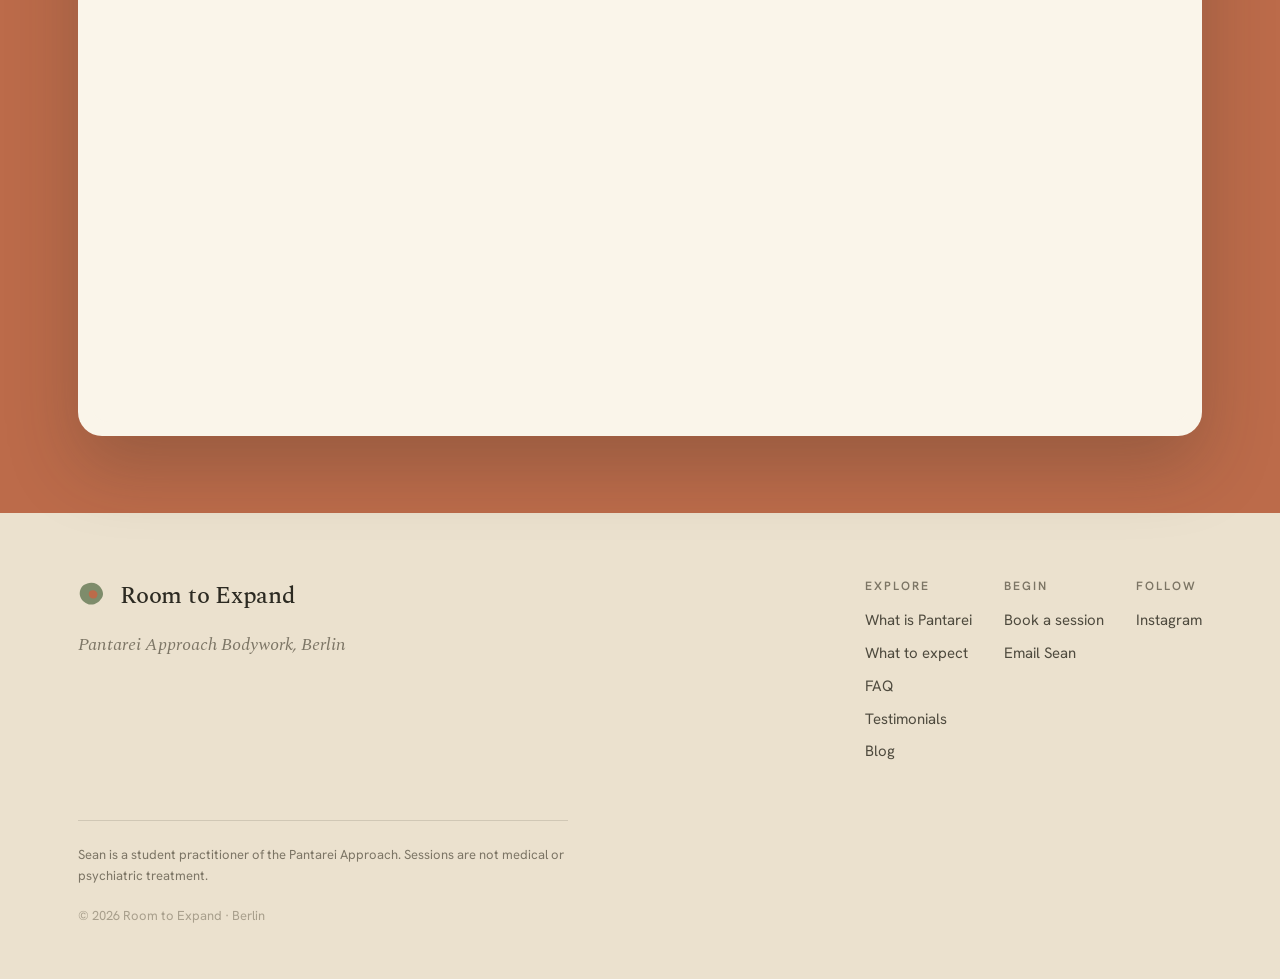
==== commit 420e58ab: "Link Pantarei Approach mention on homepage to official site Adds an external link (new tab) from the" ====
--- a/index.html
+++ b/index.html
@@ -459,7 +459,7 @@
     <div class="disclaimer-grid">
       <div class="tag">A note before<br>you read on</div>
       <div>
-        <p>I am a student of the Pantarei Approach, a bodywork practice developed here in Berlin. I am not yet a certified practitioner, and I am looking for people willing to experience sessions with me as I develop my skills.</p>
+        <p>I am a student of the <a href="https://pantareiapproach.com/" target="_blank" rel="noopener" style="color:var(--clay-deep);text-decoration:underline;text-underline-offset:2px;">Pantarei Approach</a>, a bodywork practice developed here in Berlin. I am not yet a certified practitioner, and I am looking for people willing to experience sessions with me as I develop my skills.</p>
         <p><strong>Sessions are free.</strong></p>
         <p>If you are open to being part of that process, everything below is for you.</p>
       </div>
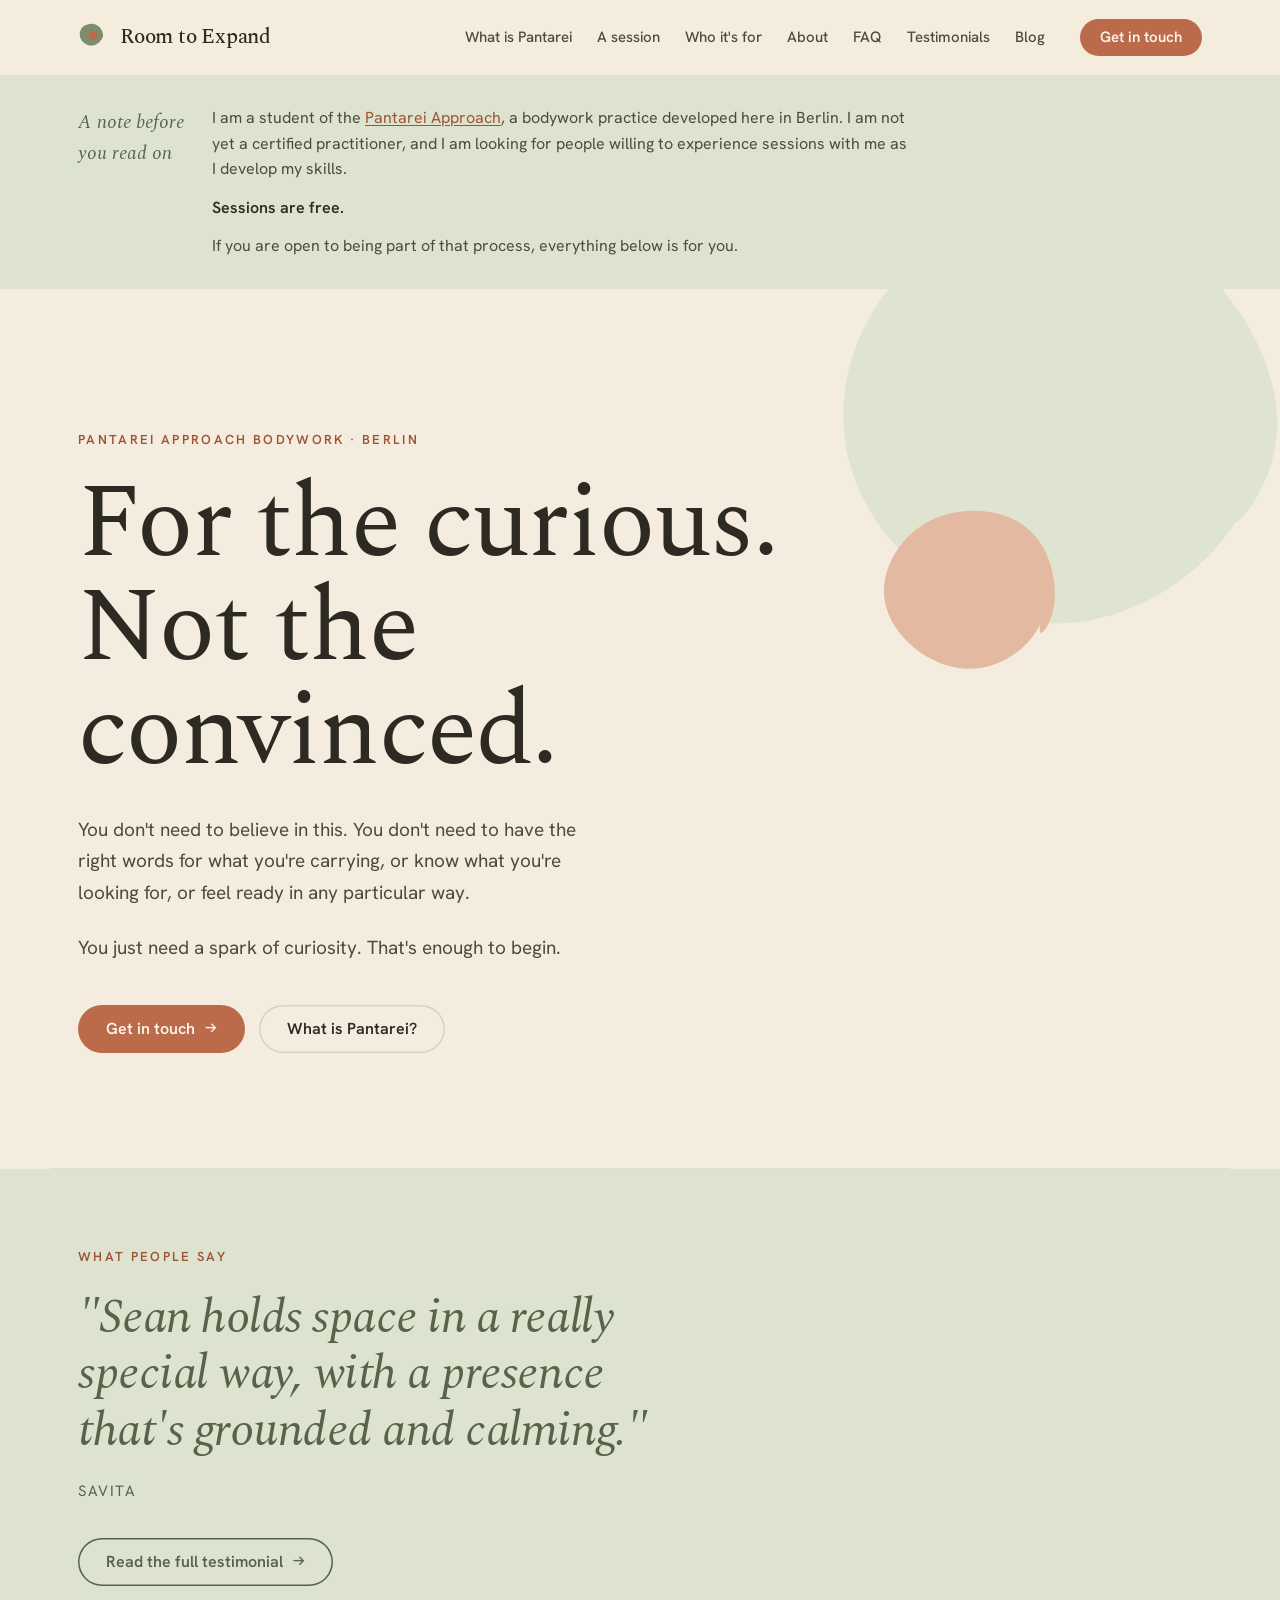
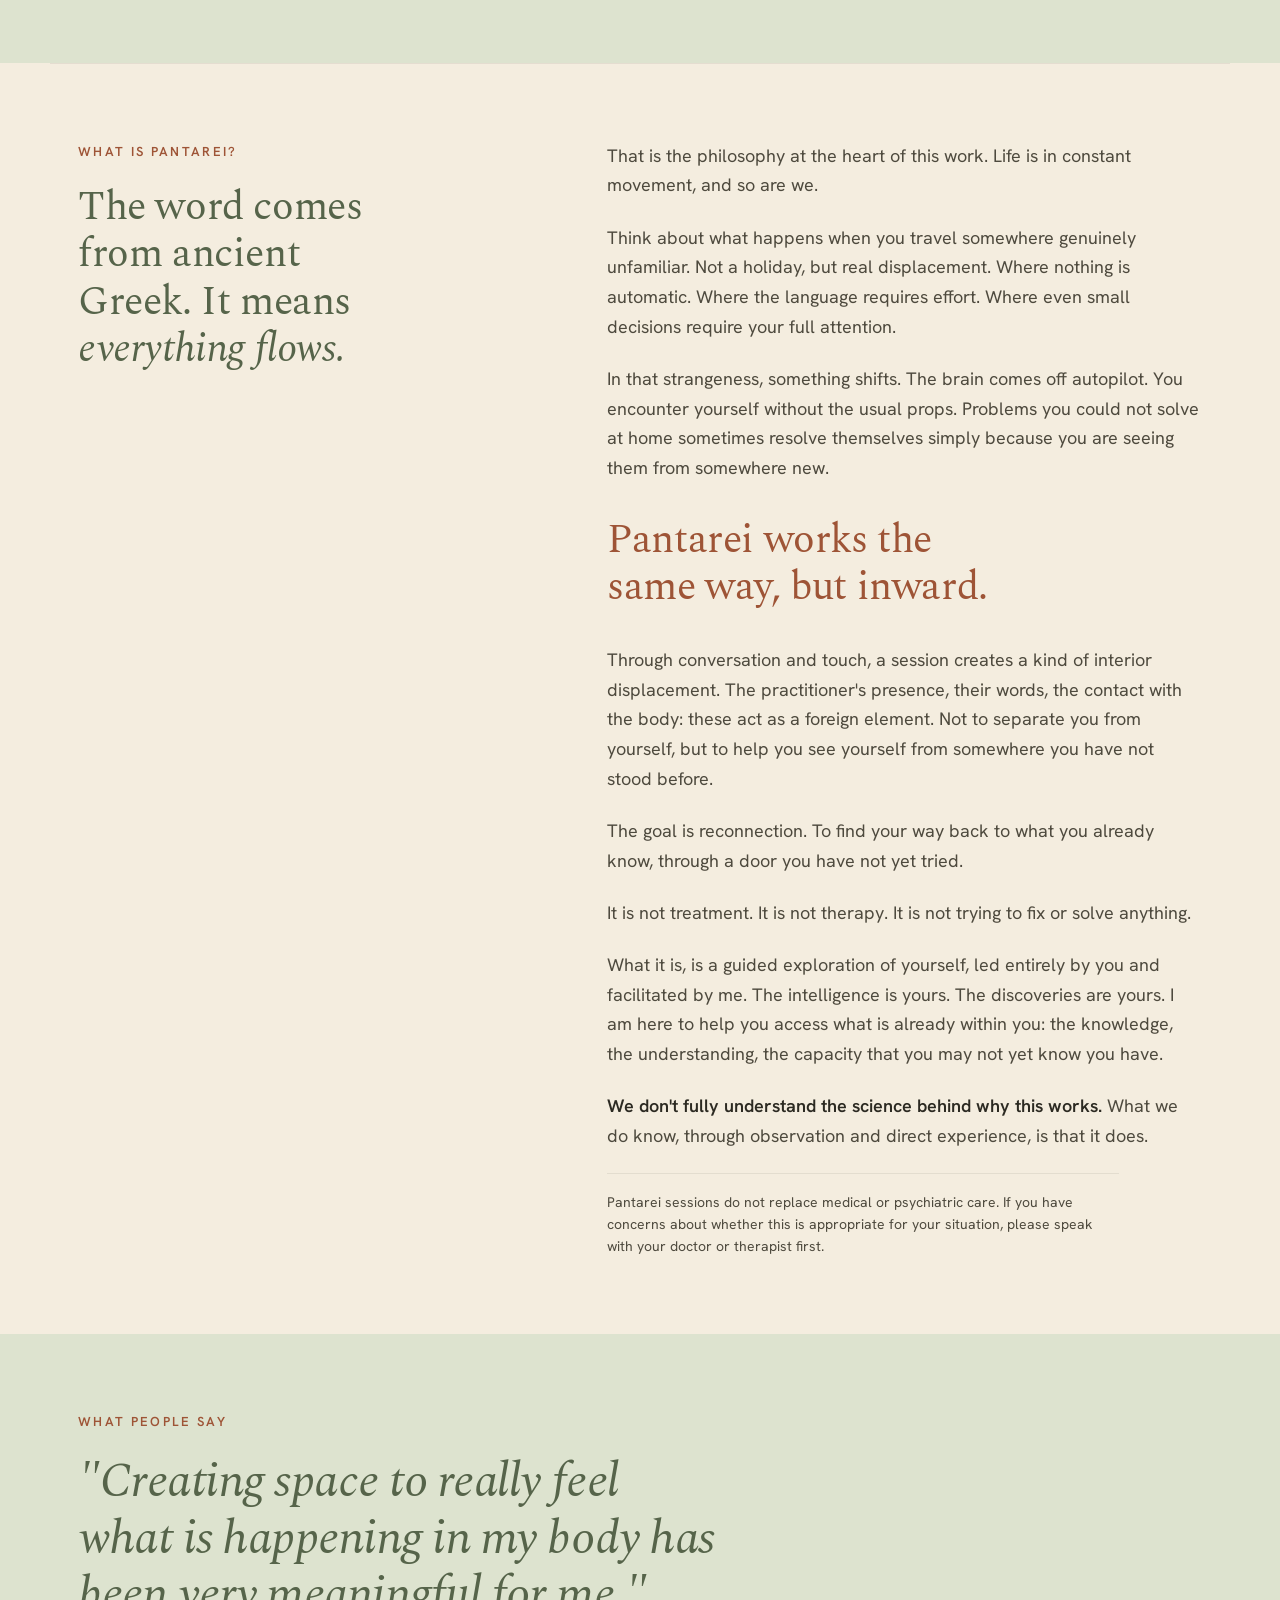
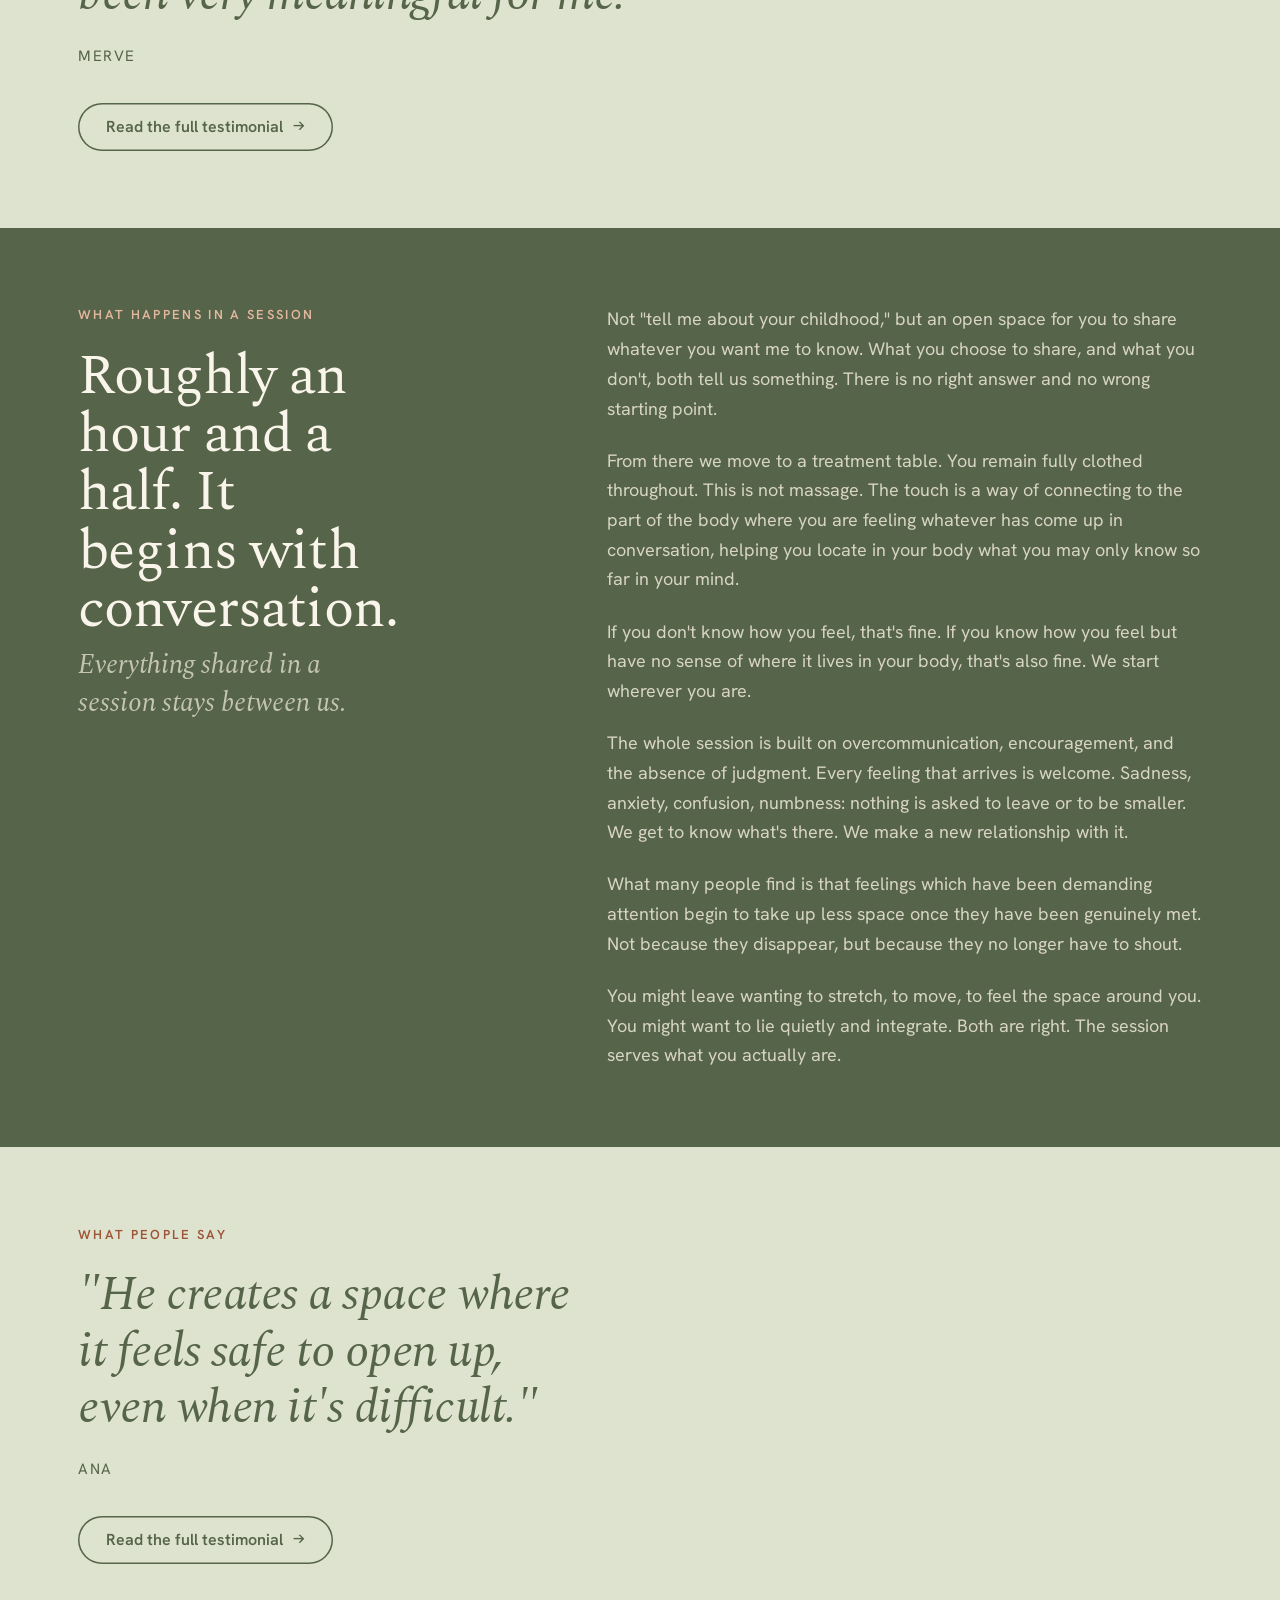
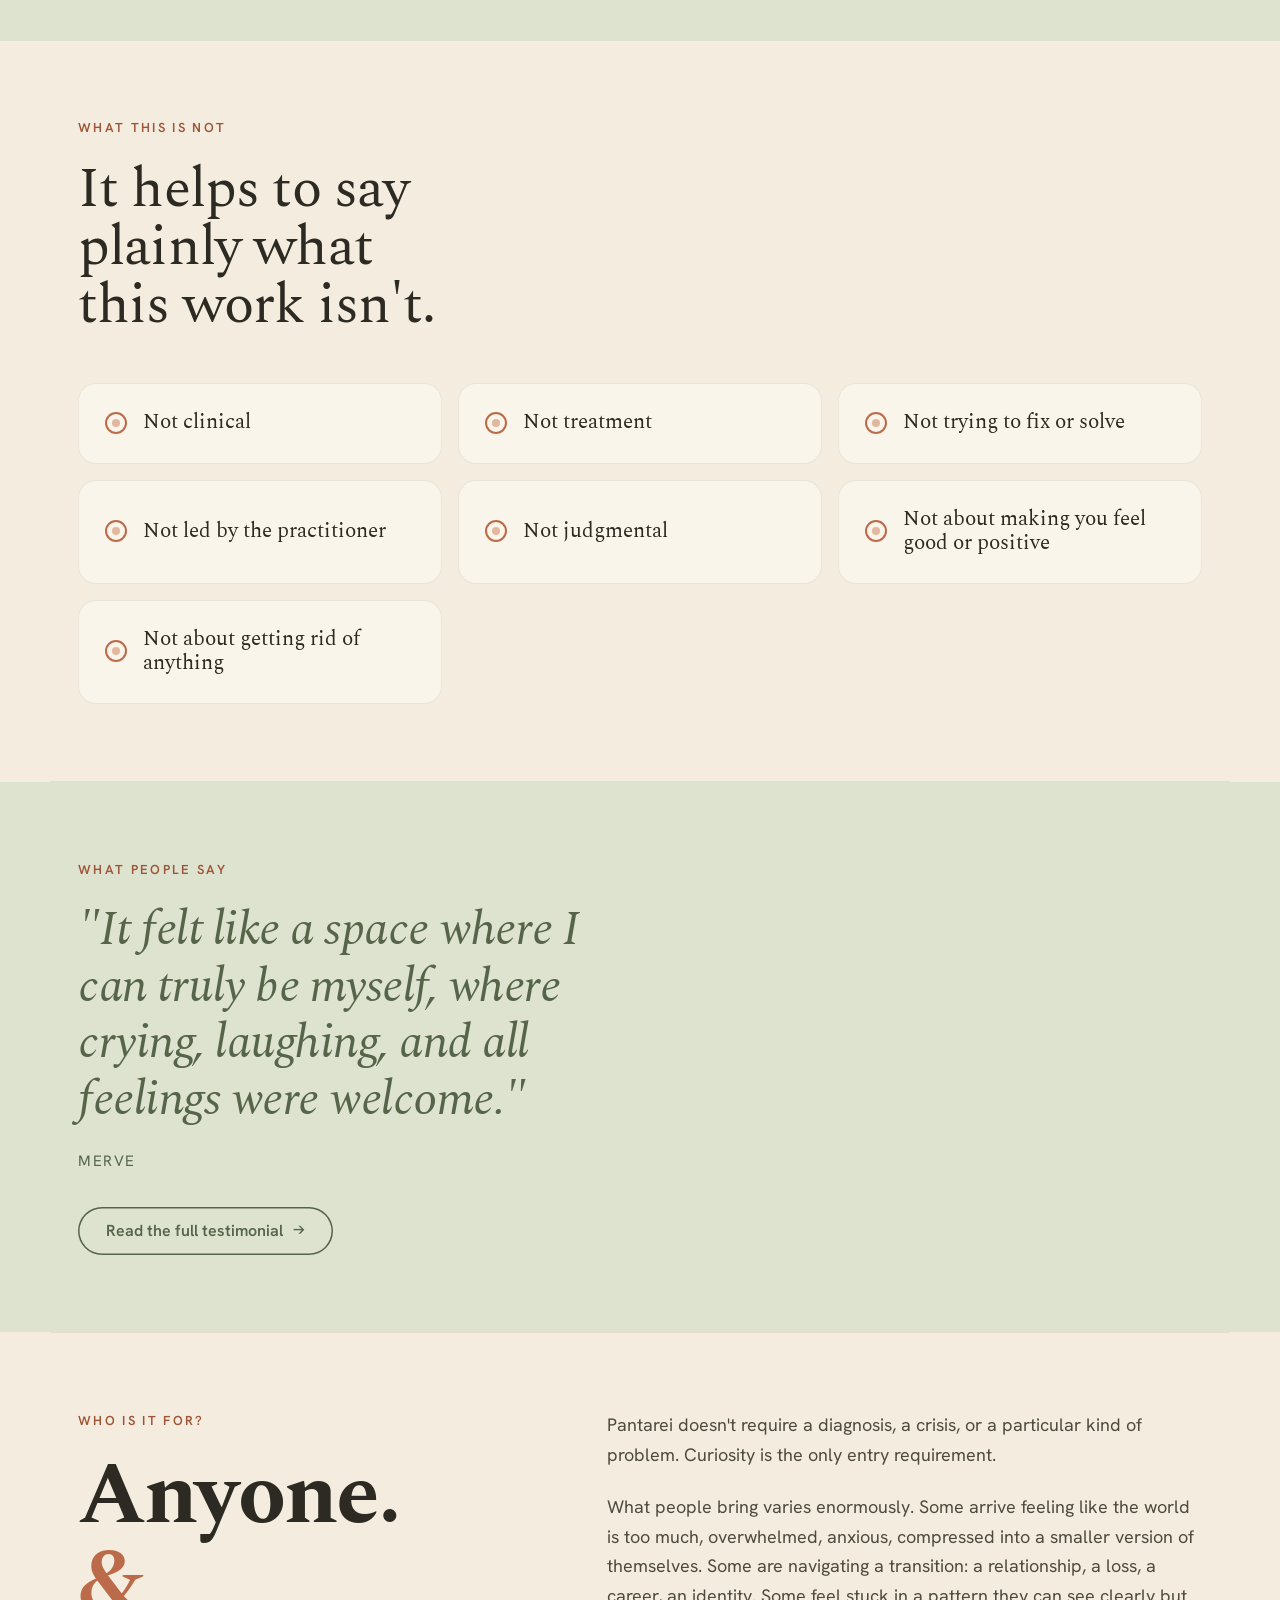
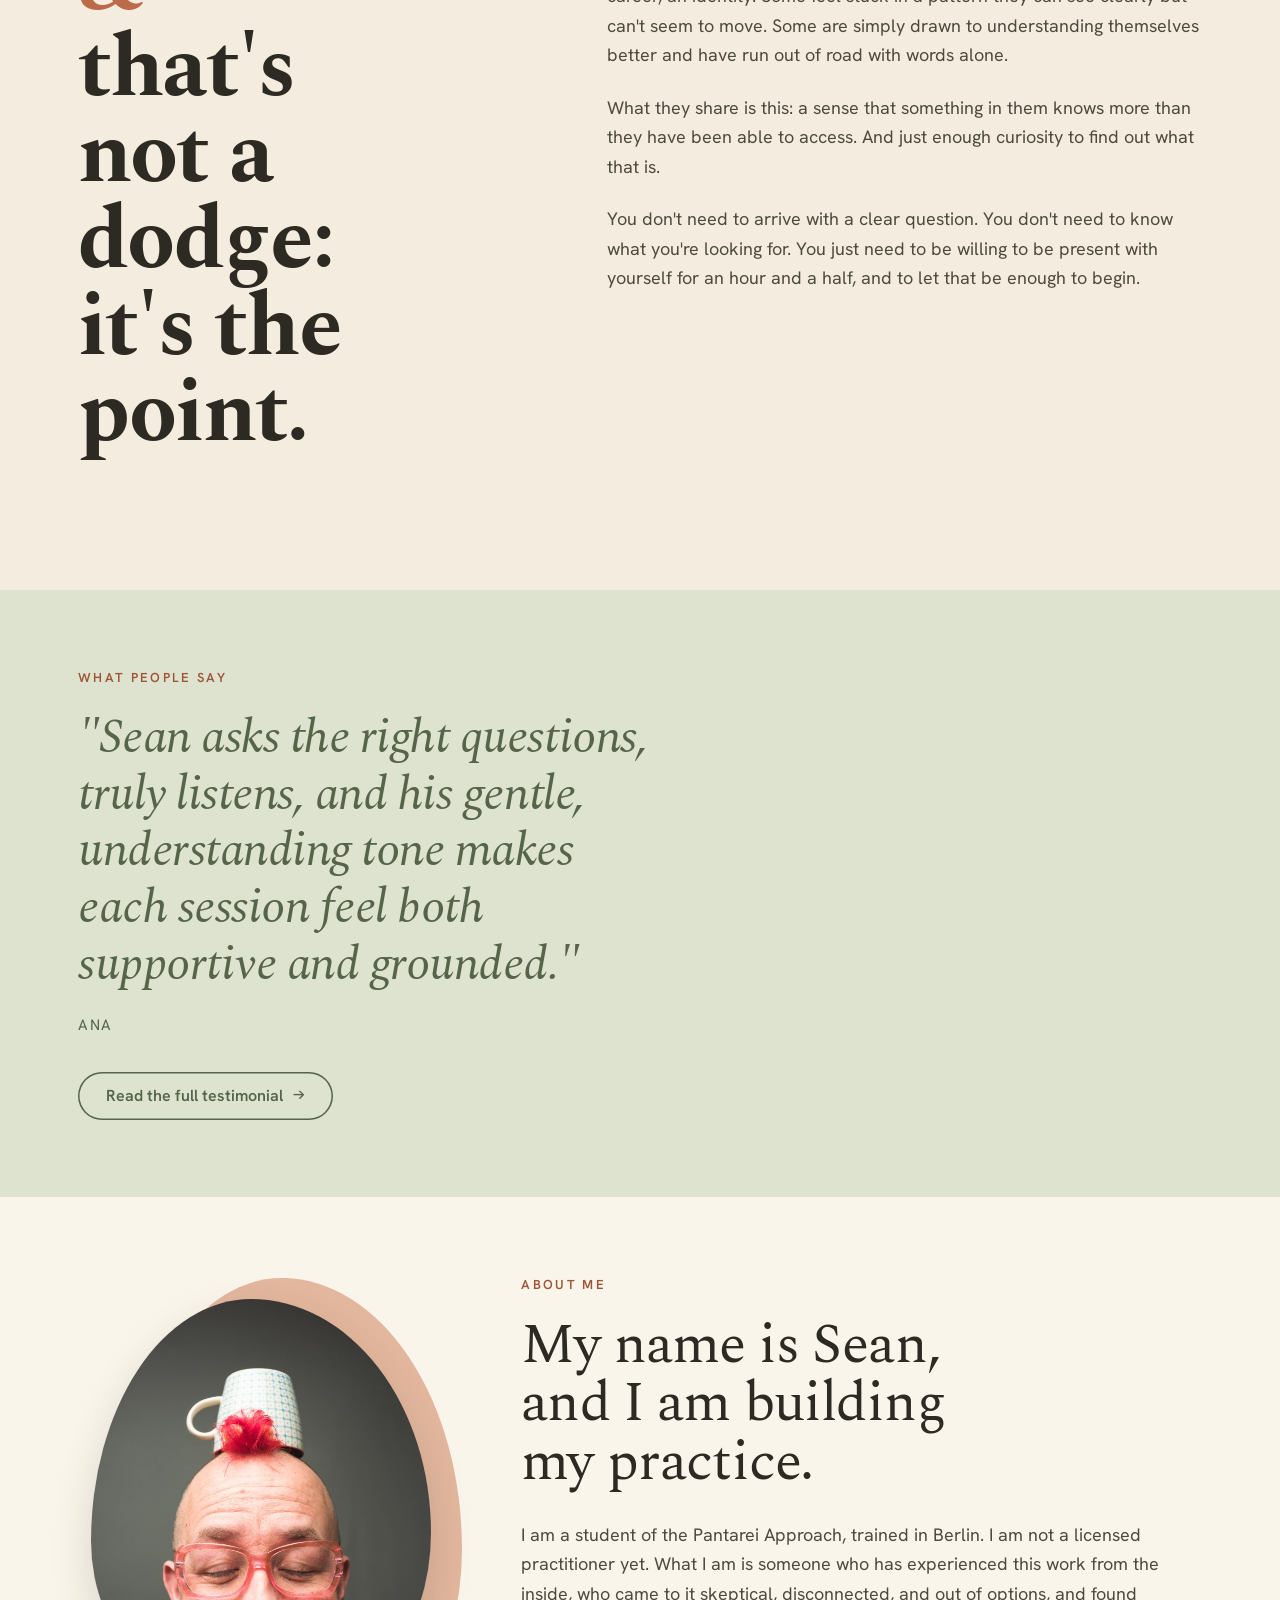
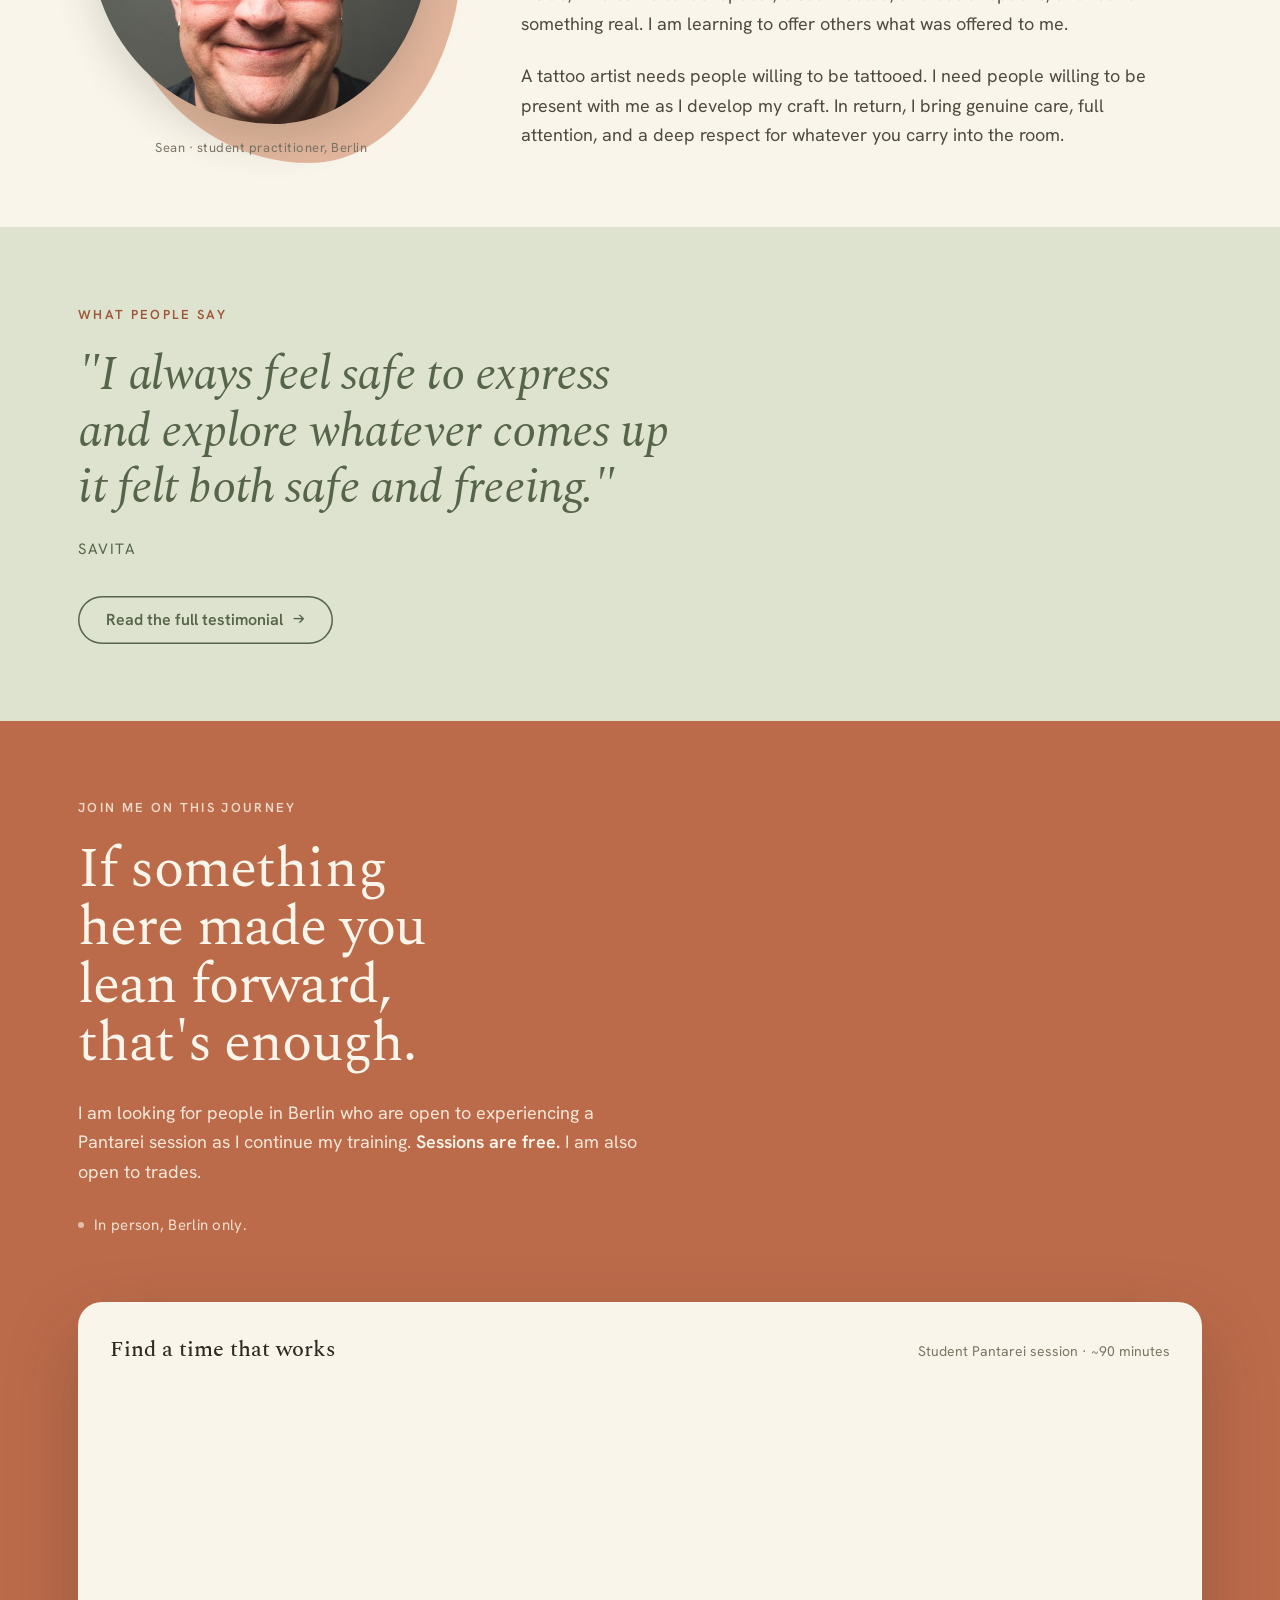
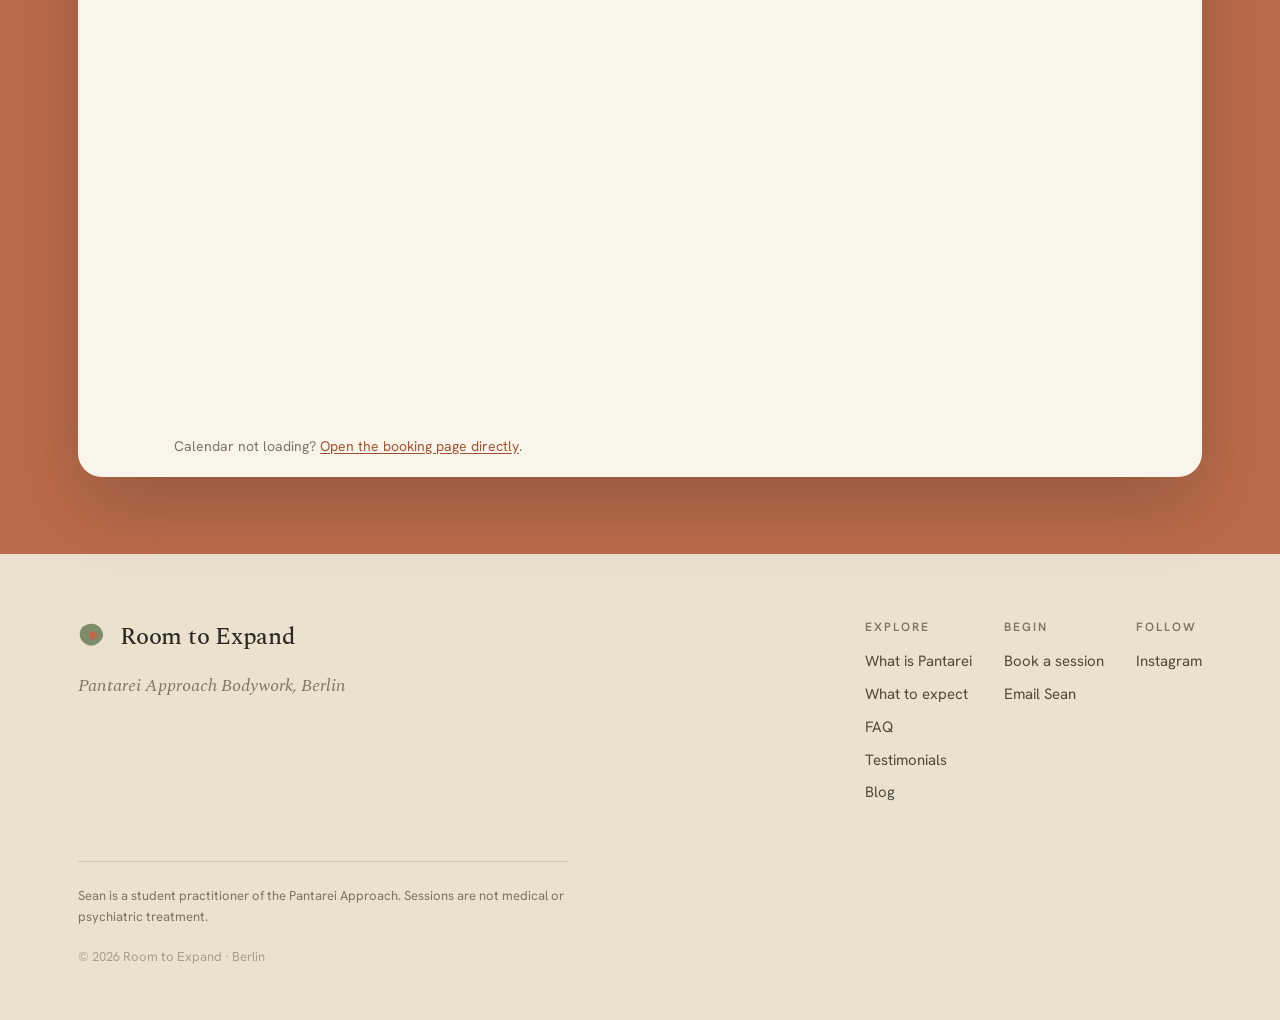
==== commit 3d0cc778: "Fix blank Cal.com booking embed; add direct-link fallback - Remove inline height:100% (which collaps" ====
--- a/index.html
+++ b/index.html
@@ -387,6 +387,12 @@
   border-radius:16px;
   background:var(--paper-lift);
 }
+.book-card .book-fallback{
+  margin:0;padding:14px 16px 6px;
+  font-size:14px;line-height:1.5;color:var(--ink-mute);text-align:center;
+}
+.book-card .book-fallback a{color:var(--clay-deep);text-decoration:underline;text-underline-offset:2px;}
+.book-card .book-fallback a:hover{color:var(--clay);}
 
 /* ---------- footer ---------- */
 .foot{background:var(--paper-deep);color:var(--ink-soft);padding:64px 0 40px;}
@@ -671,7 +677,7 @@
         <span>Student Pantarei session · ~90 minutes</span>
       </div>
       <!-- Cal inline embed code begins -->
-      <div style="width:100%;height:100%;overflow:scroll" id="my-cal-inline-student-pantarei-session"></div>
+      <div id="my-cal-inline-student-pantarei-session"></div>
       <script type="text/javascript">
         (function (C, A, L) { let p = function (a, ar) { a.q.push(ar); }; let d = C.document; C.Cal = C.Cal || function () { let cal = C.Cal; let ar = arguments; if (!cal.loaded) { cal.ns = {}; cal.q = cal.q || []; d.head.appendChild(d.createElement("script")).src = A; cal.loaded = true; } if (ar[0] === L) { const api = function () { p(api, arguments); }; const namespace = ar[1]; api.q = api.q || []; if(typeof namespace === "string"){cal.ns[namespace] = cal.ns[namespace] || api;p(cal.ns[namespace], ar);p(cal, ["initNamespace", namespace]);} else p(cal, ar); return;} p(cal, ar); }; })(window, "https://app.cal.eu/embed/embed.js", "init");
         Cal("init", "student-pantarei-session", {origin:"https://app.cal.eu"});
@@ -683,6 +689,7 @@
         Cal.ns["student-pantarei-session"]("ui", {"hideEventTypeDetails":false,"layout":"month_view"});
       </script>
       <!-- Cal inline embed code ends -->
+      <p class="book-fallback">Calendar not loading? <a href="https://app.cal.eu/roomtoexpand/student-pantarei-session" target="_blank" rel="noopener">Open the booking page directly</a>.</p>
     </div>
   </div>
 </section>
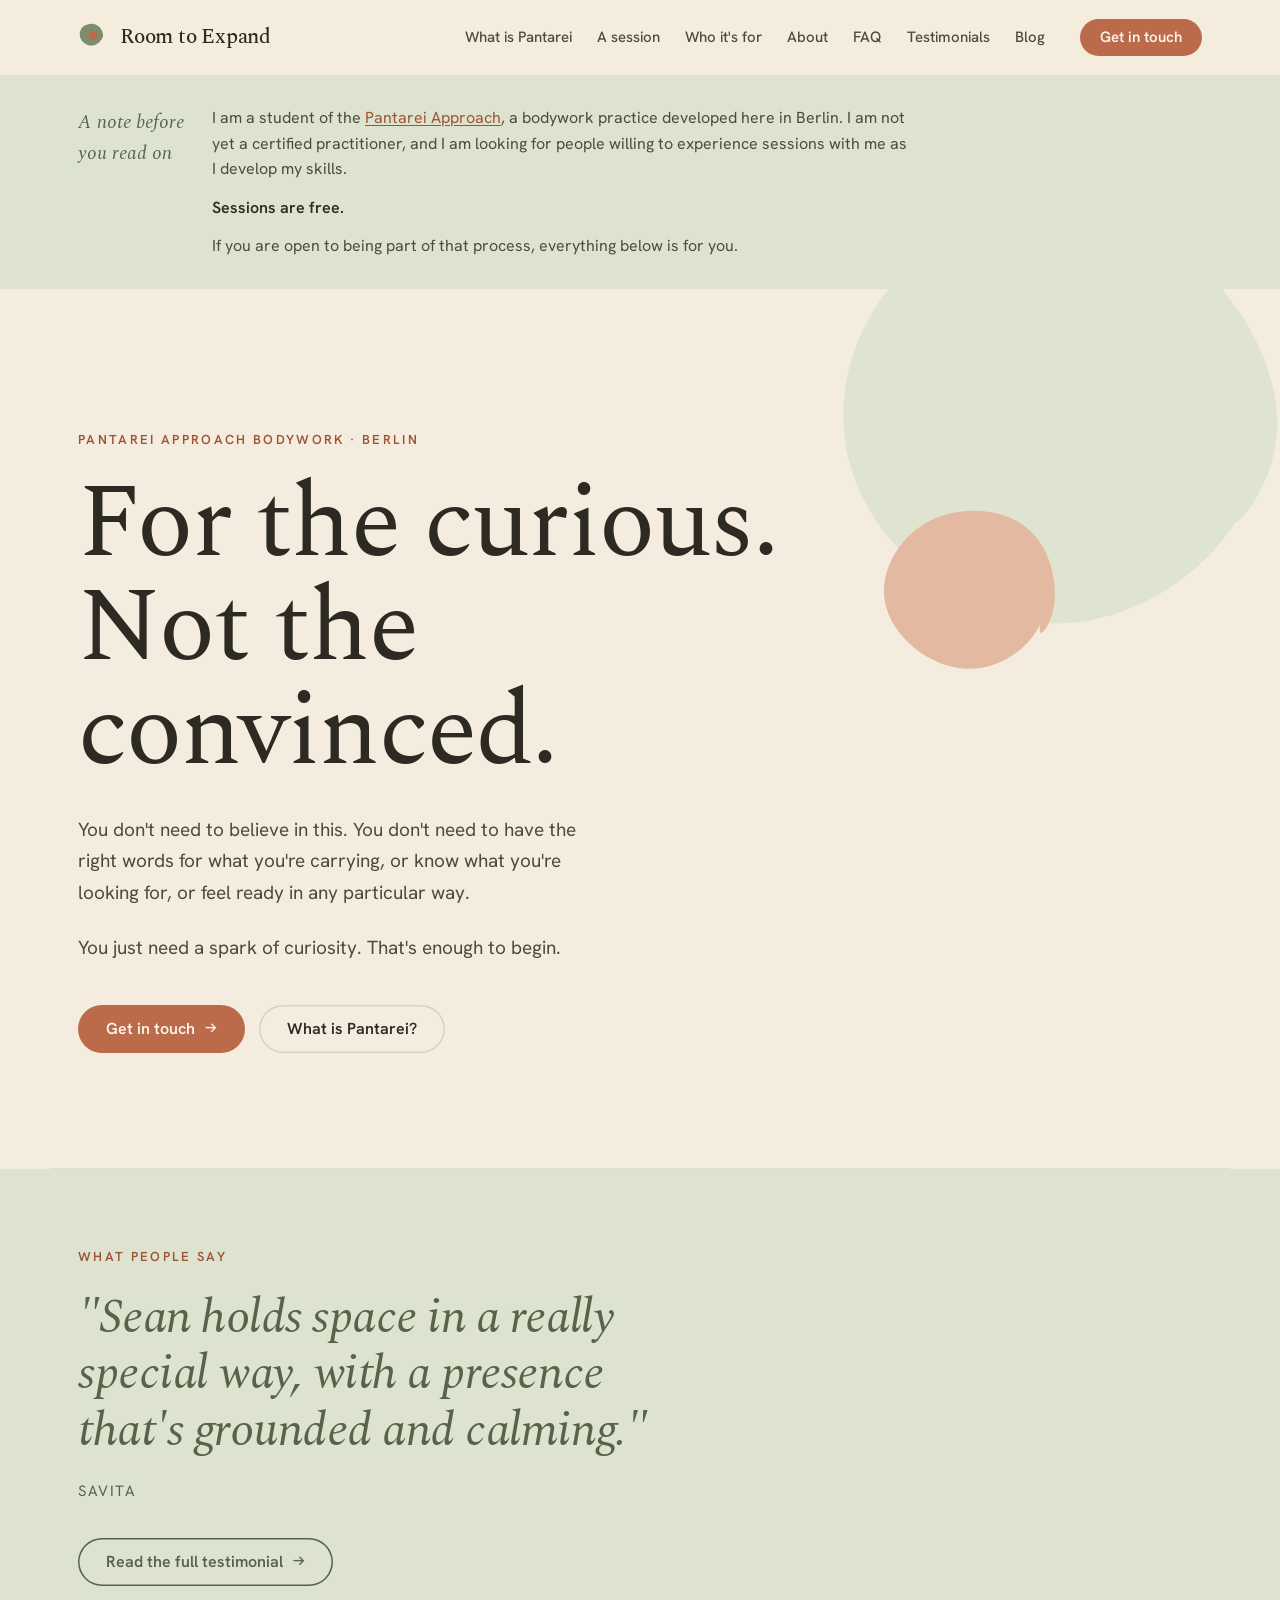
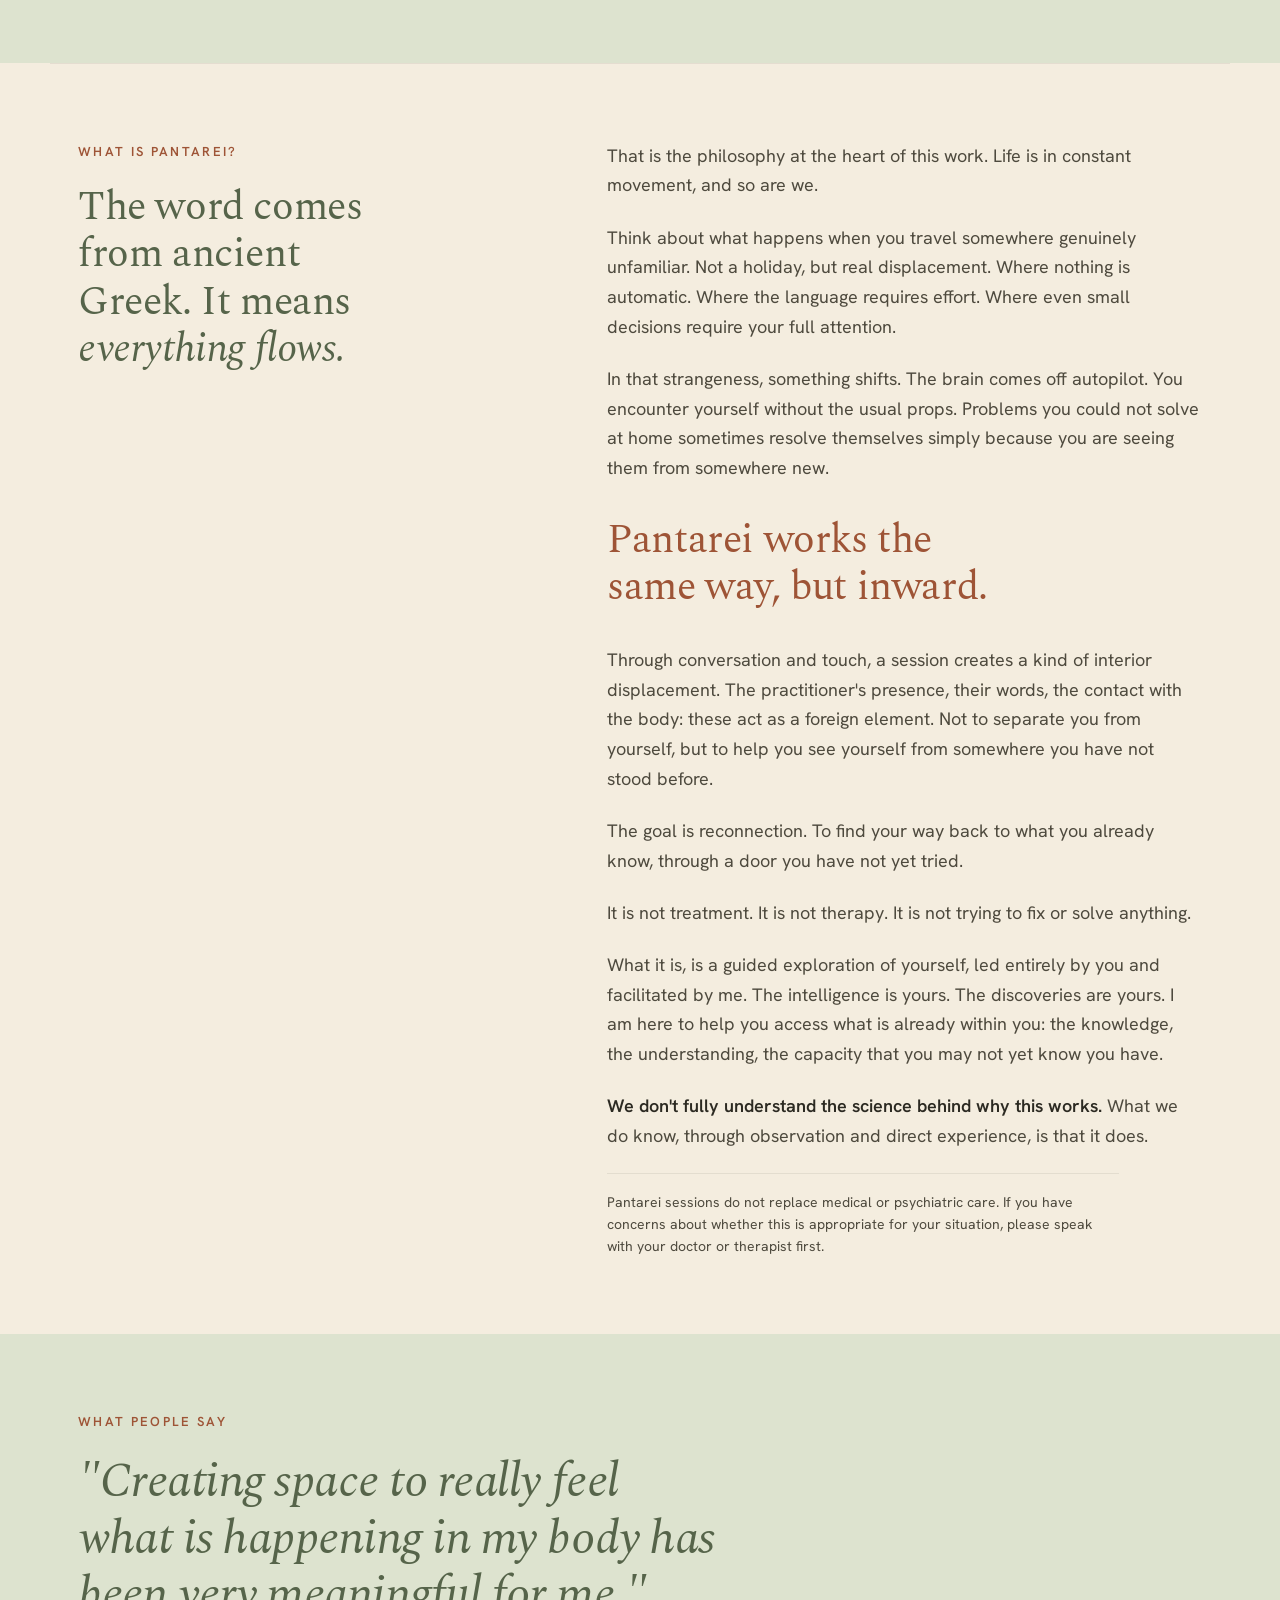
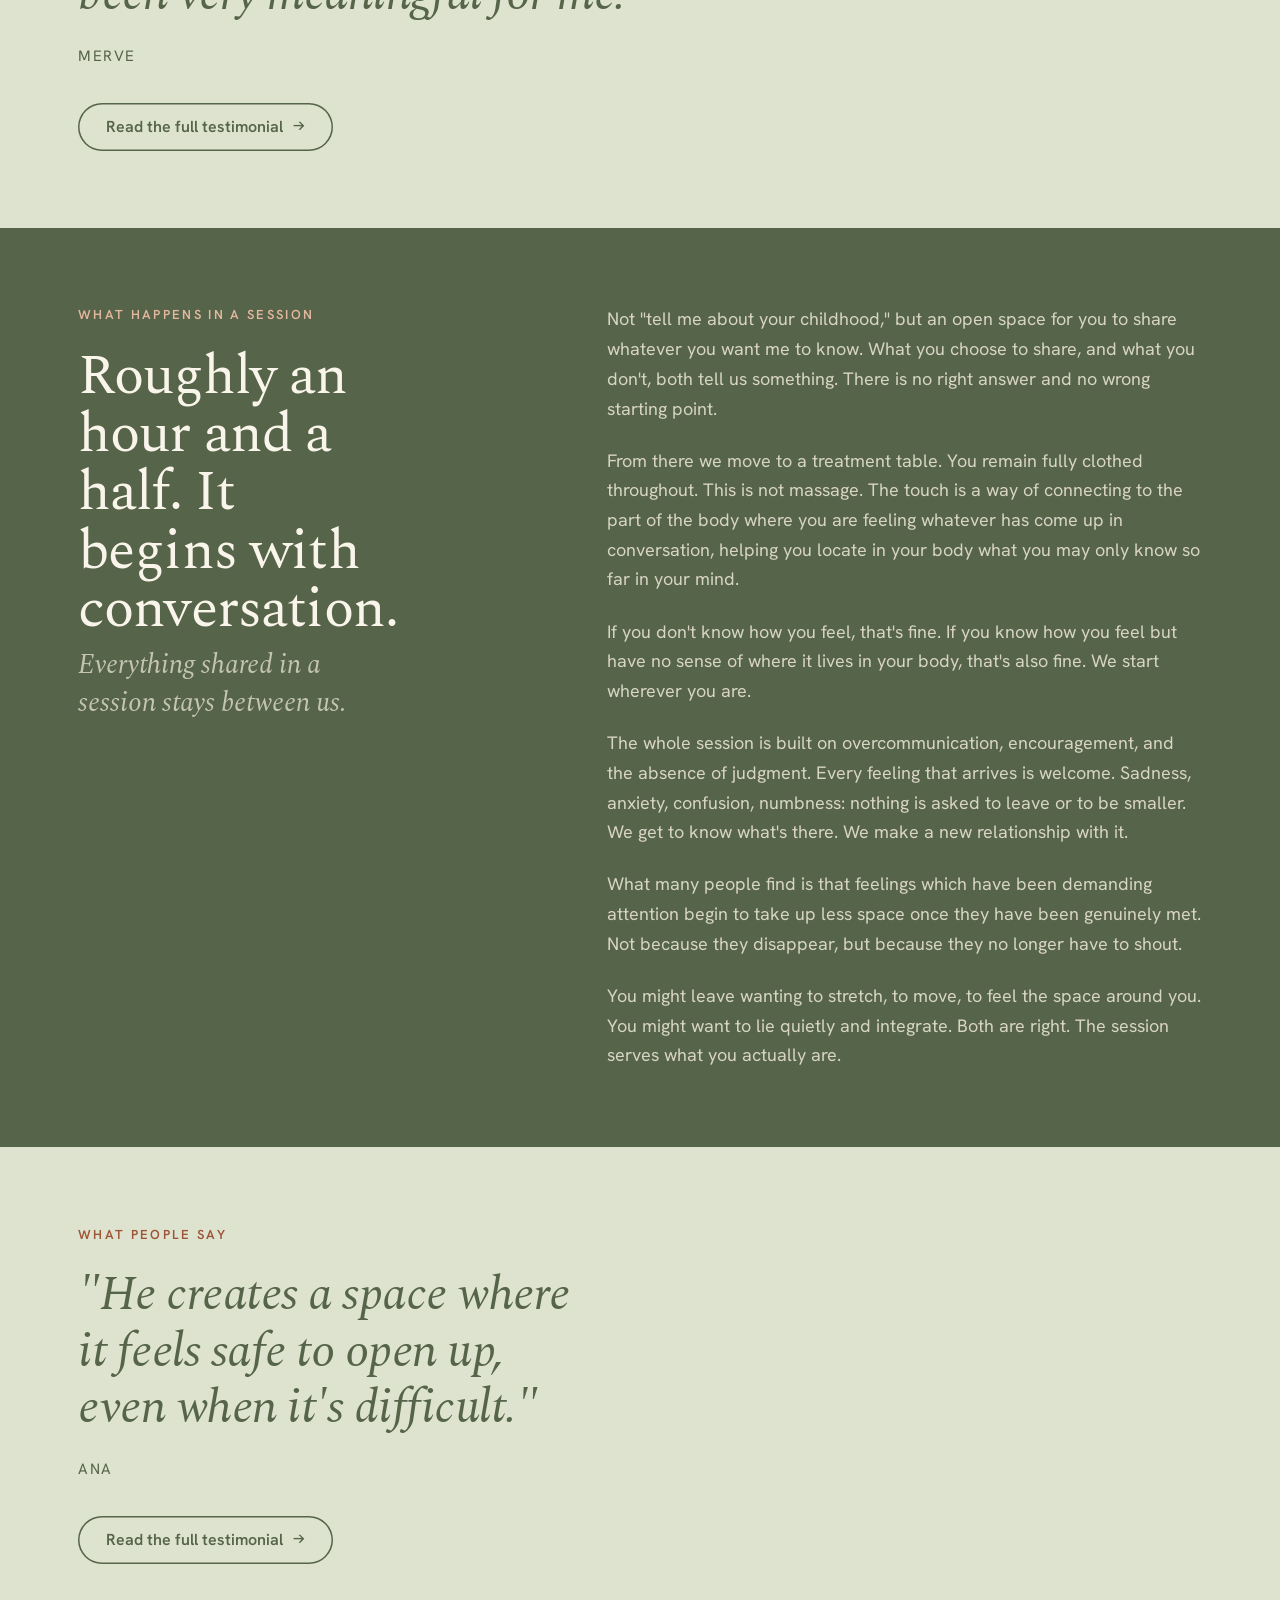
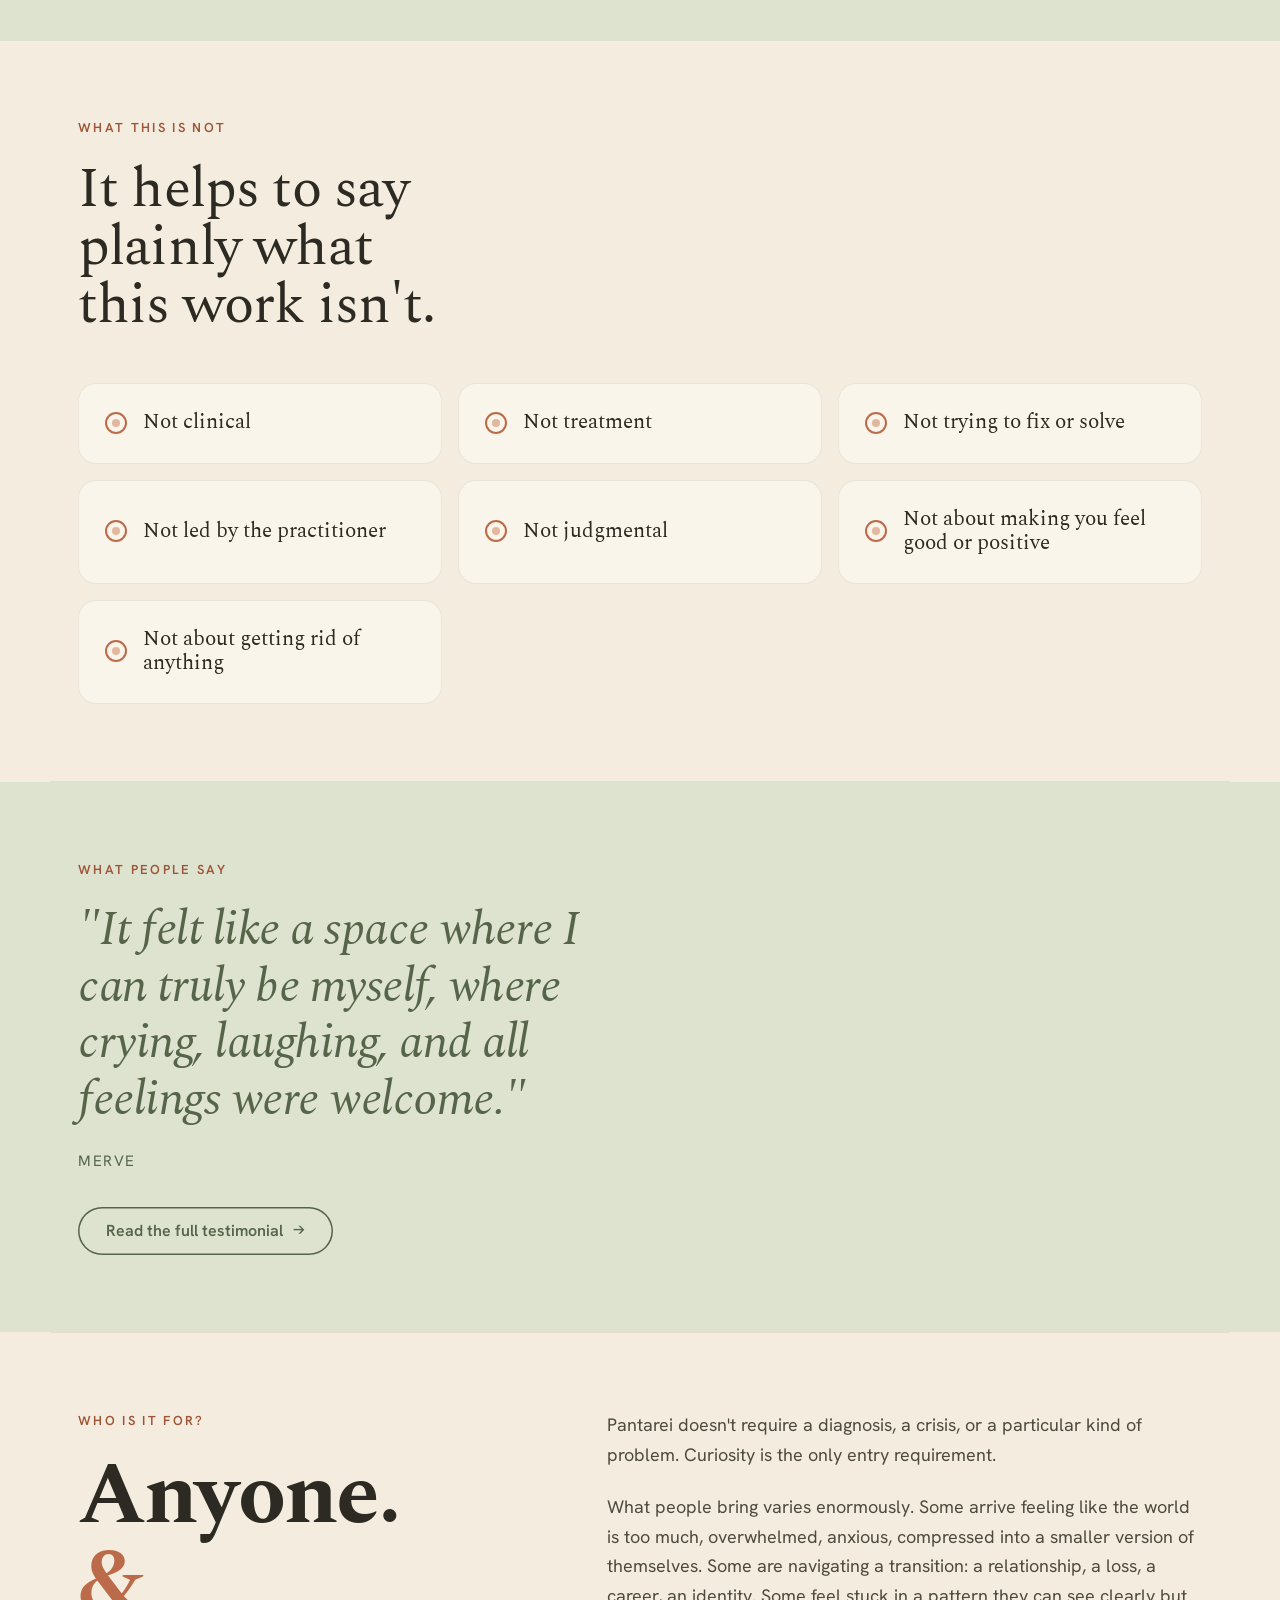
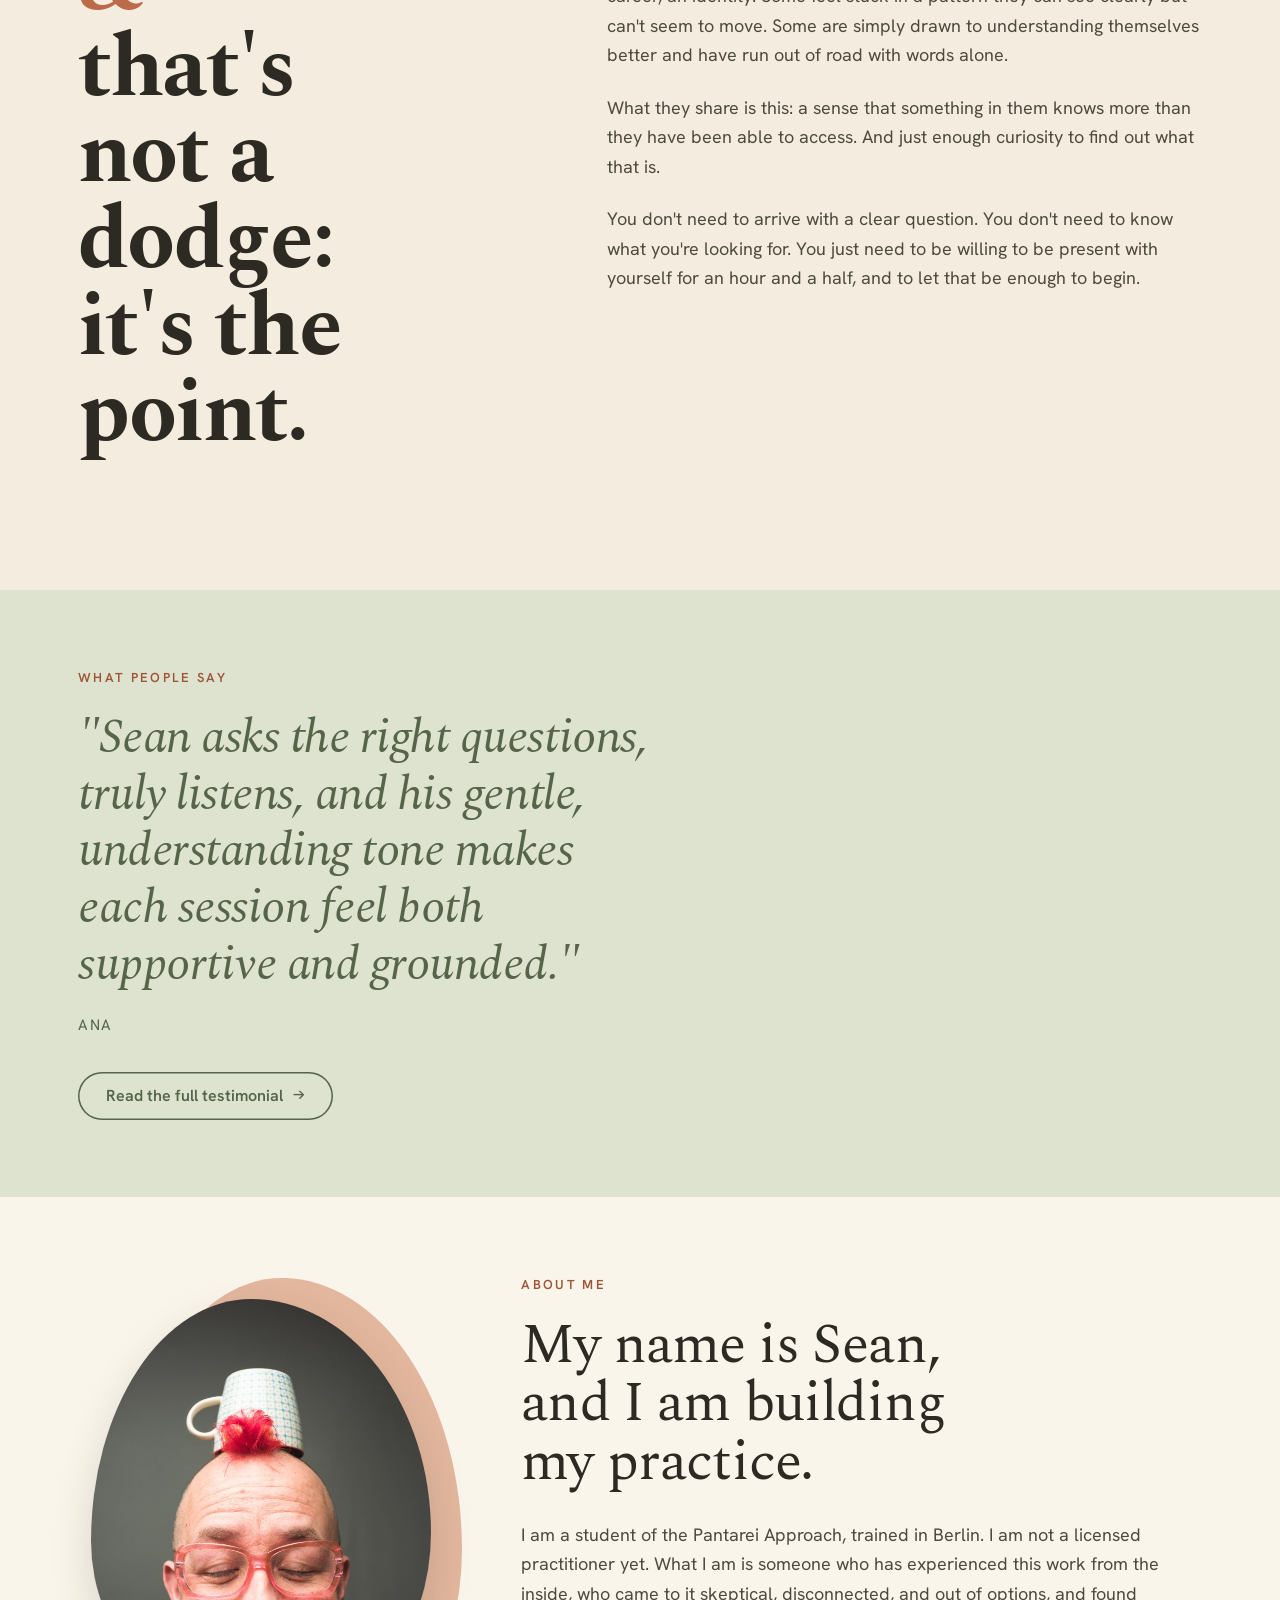
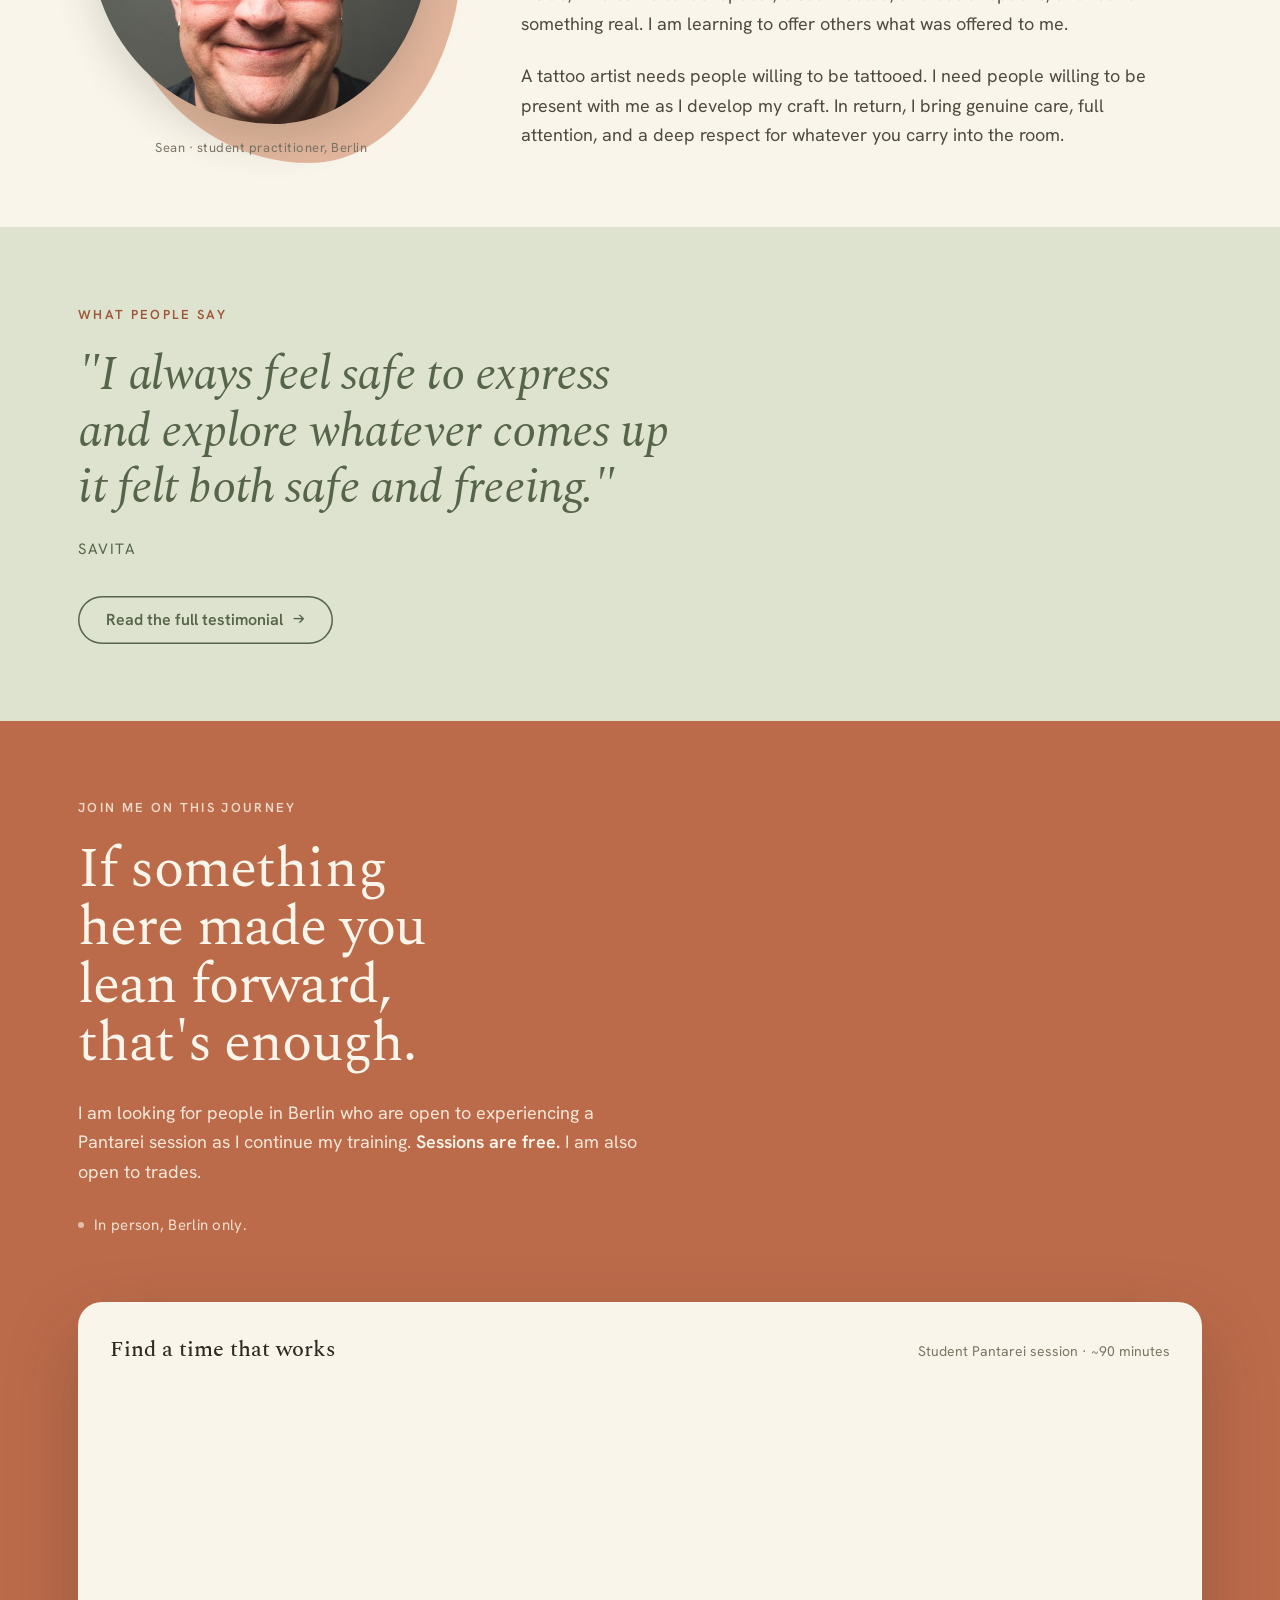
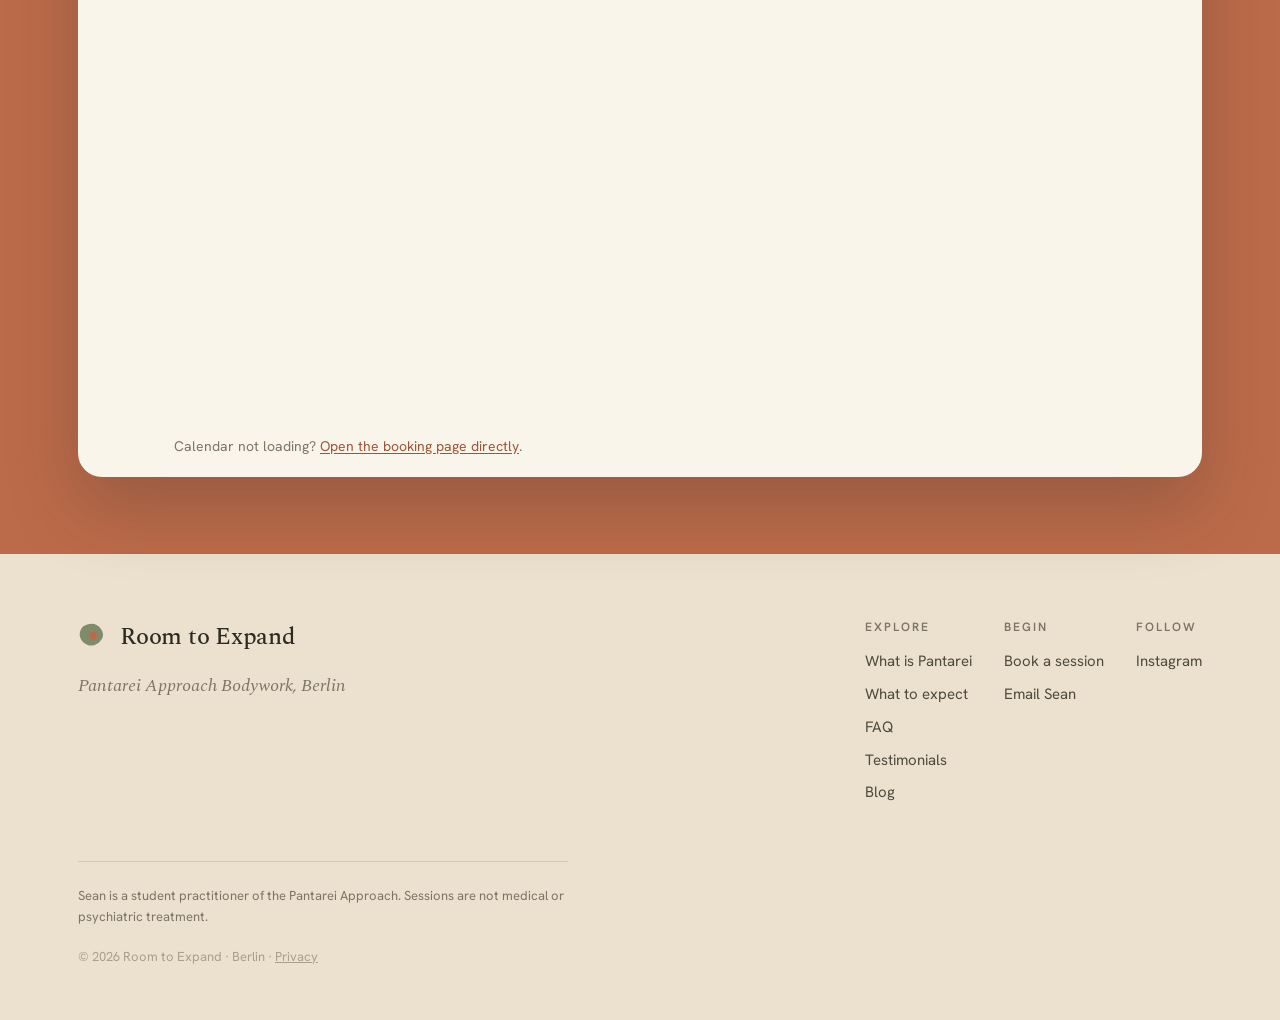
==== commit a8fcaa89: "Add newsletter signup (MailerLite) and Privacy Policy page - Blog page: GDPR-compliant newsletter si" ====
--- a/index.html
+++ b/index.html
@@ -8,6 +8,7 @@
 <meta property="og:title" content="Pantarei Somatic Bodywork Berlin | Room to Expand">
 <meta property="og:description" content="Somatic bodywork sessions in Neukölln, Berlin with Sean Paul Denny, Pantarei student practitioner. Conversation and touch, explained in plain language. For the curious, not the convinced.">
 <meta property="og:type" content="website">
+<link rel="alternate" type="application/rss+xml" title="Room to Expand — Writing" href="/feed.xml">
 <link rel="preconnect" href="https://fonts.googleapis.com">
 <link rel="preconnect" href="https://fonts.gstatic.com" crossorigin>
 <link href="https://fonts.googleapis.com/css2?family=Spectral:ital,wght@0,300;0,400;0,500;0,600;1,300;1,400&family=Hanken+Grotesk:wght@400;500;600;700&display=swap" rel="stylesheet">
@@ -731,7 +732,7 @@
       </div>
     </div>
     <p class="foot-legal">Sean is a student practitioner of the Pantarei Approach. Sessions are not medical or psychiatric treatment.</p>
-    <p class="foot-fine">© 2026 Room to Expand · Berlin</p>
+    <p class="foot-fine">© 2026 Room to Expand · Berlin · <a href="/privacy">Privacy</a></p>
   </div>
 </footer>
 
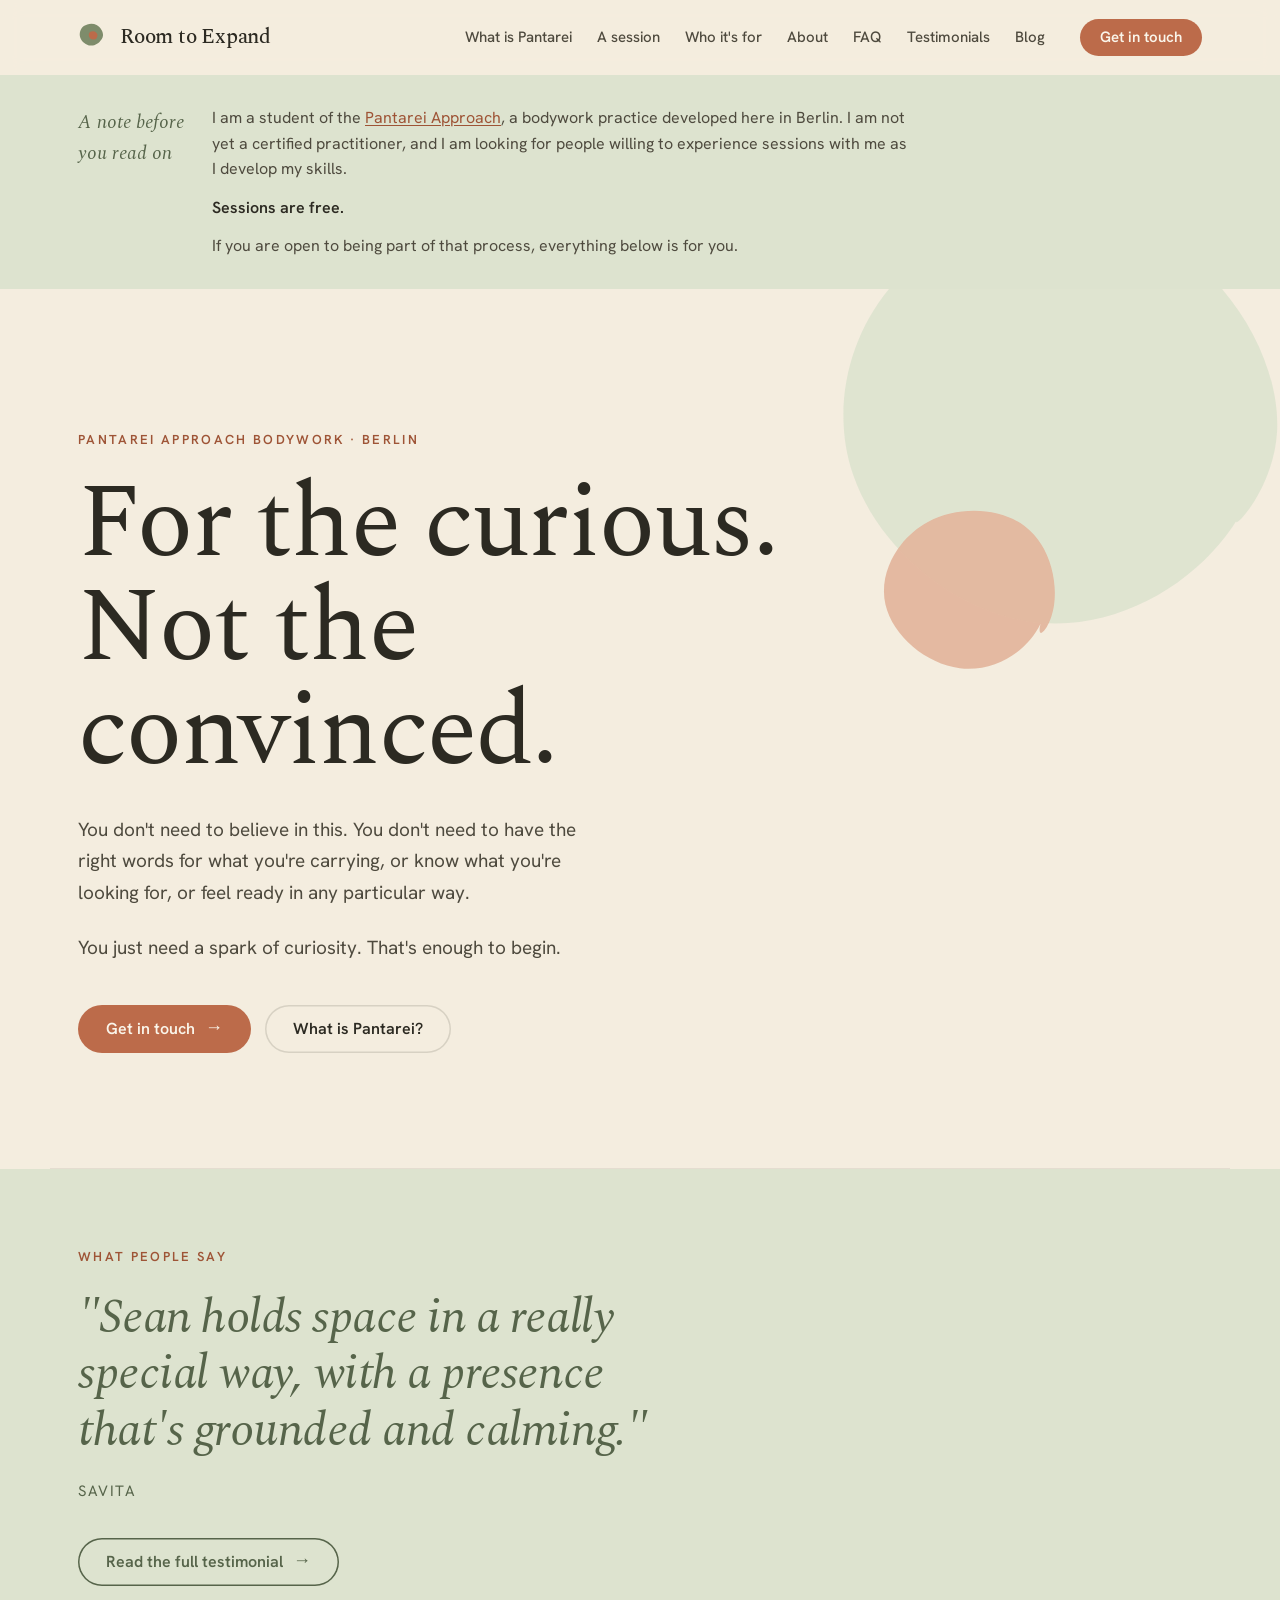
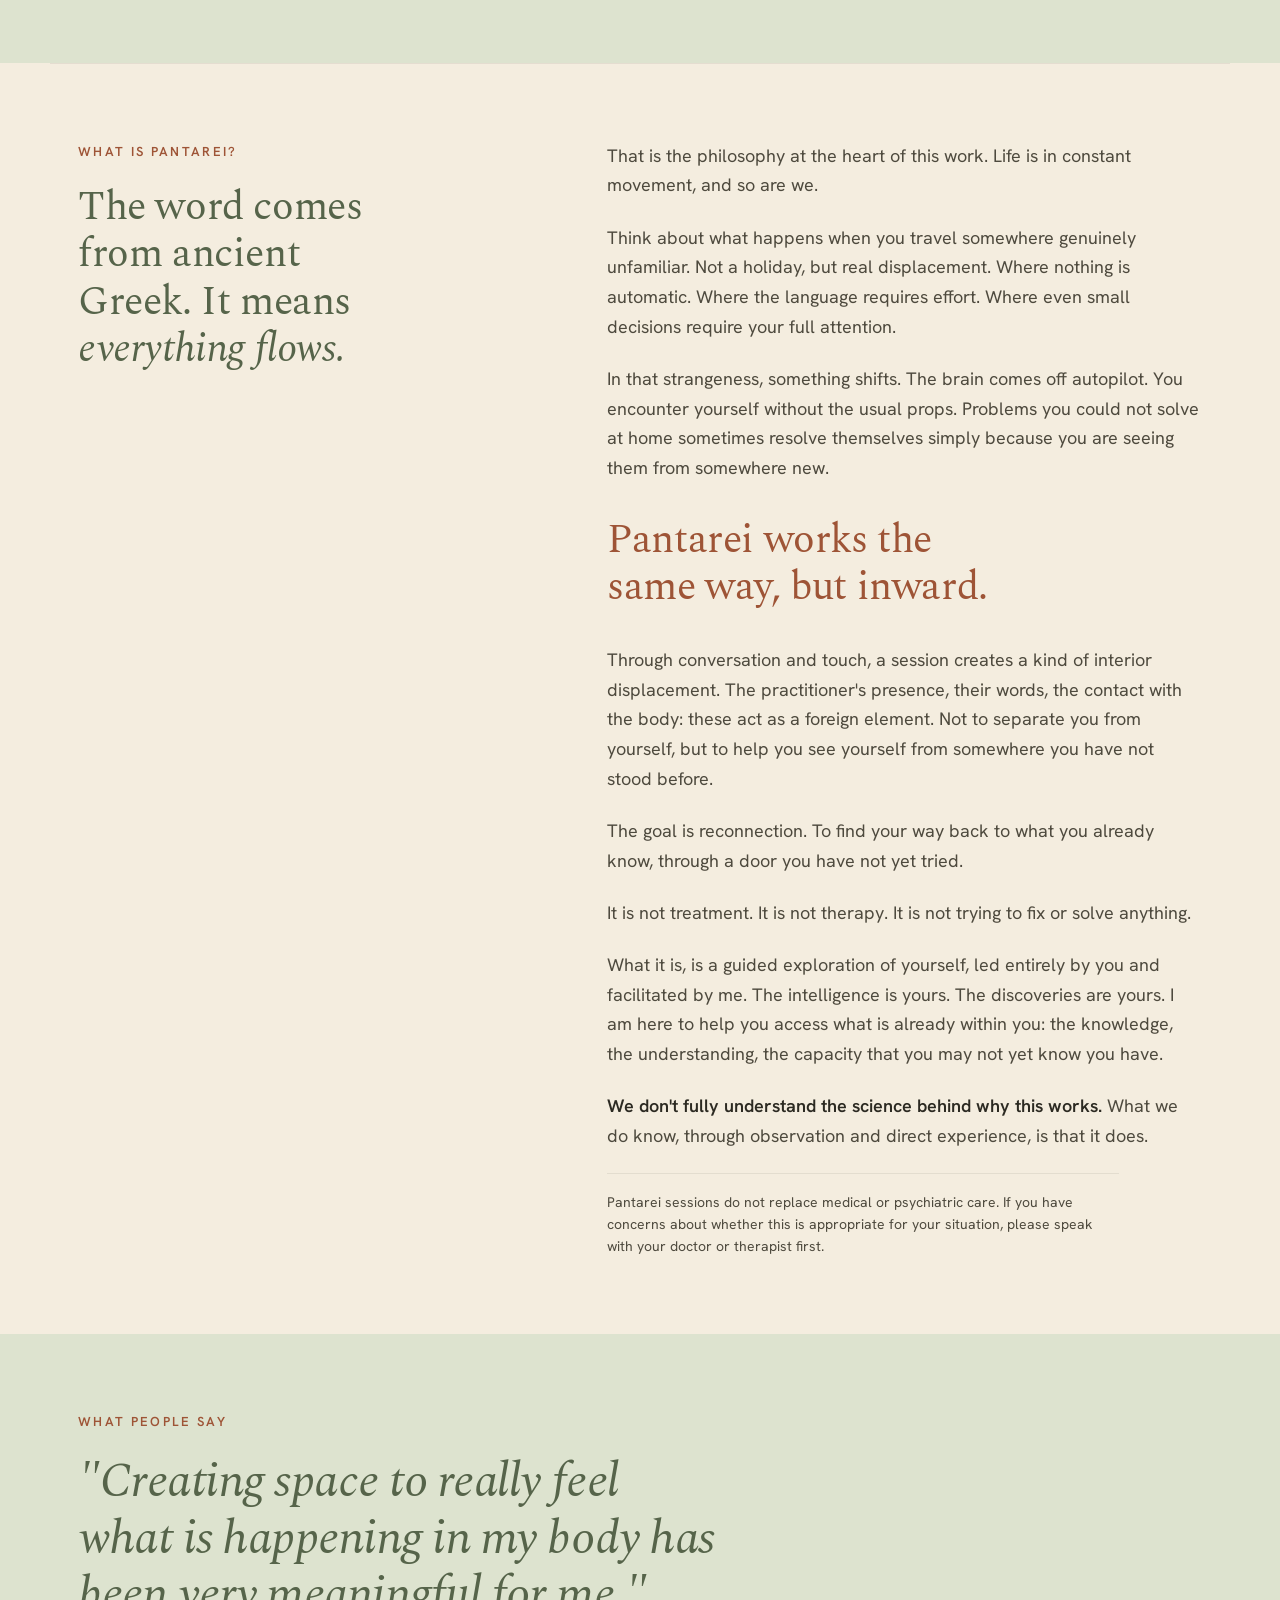
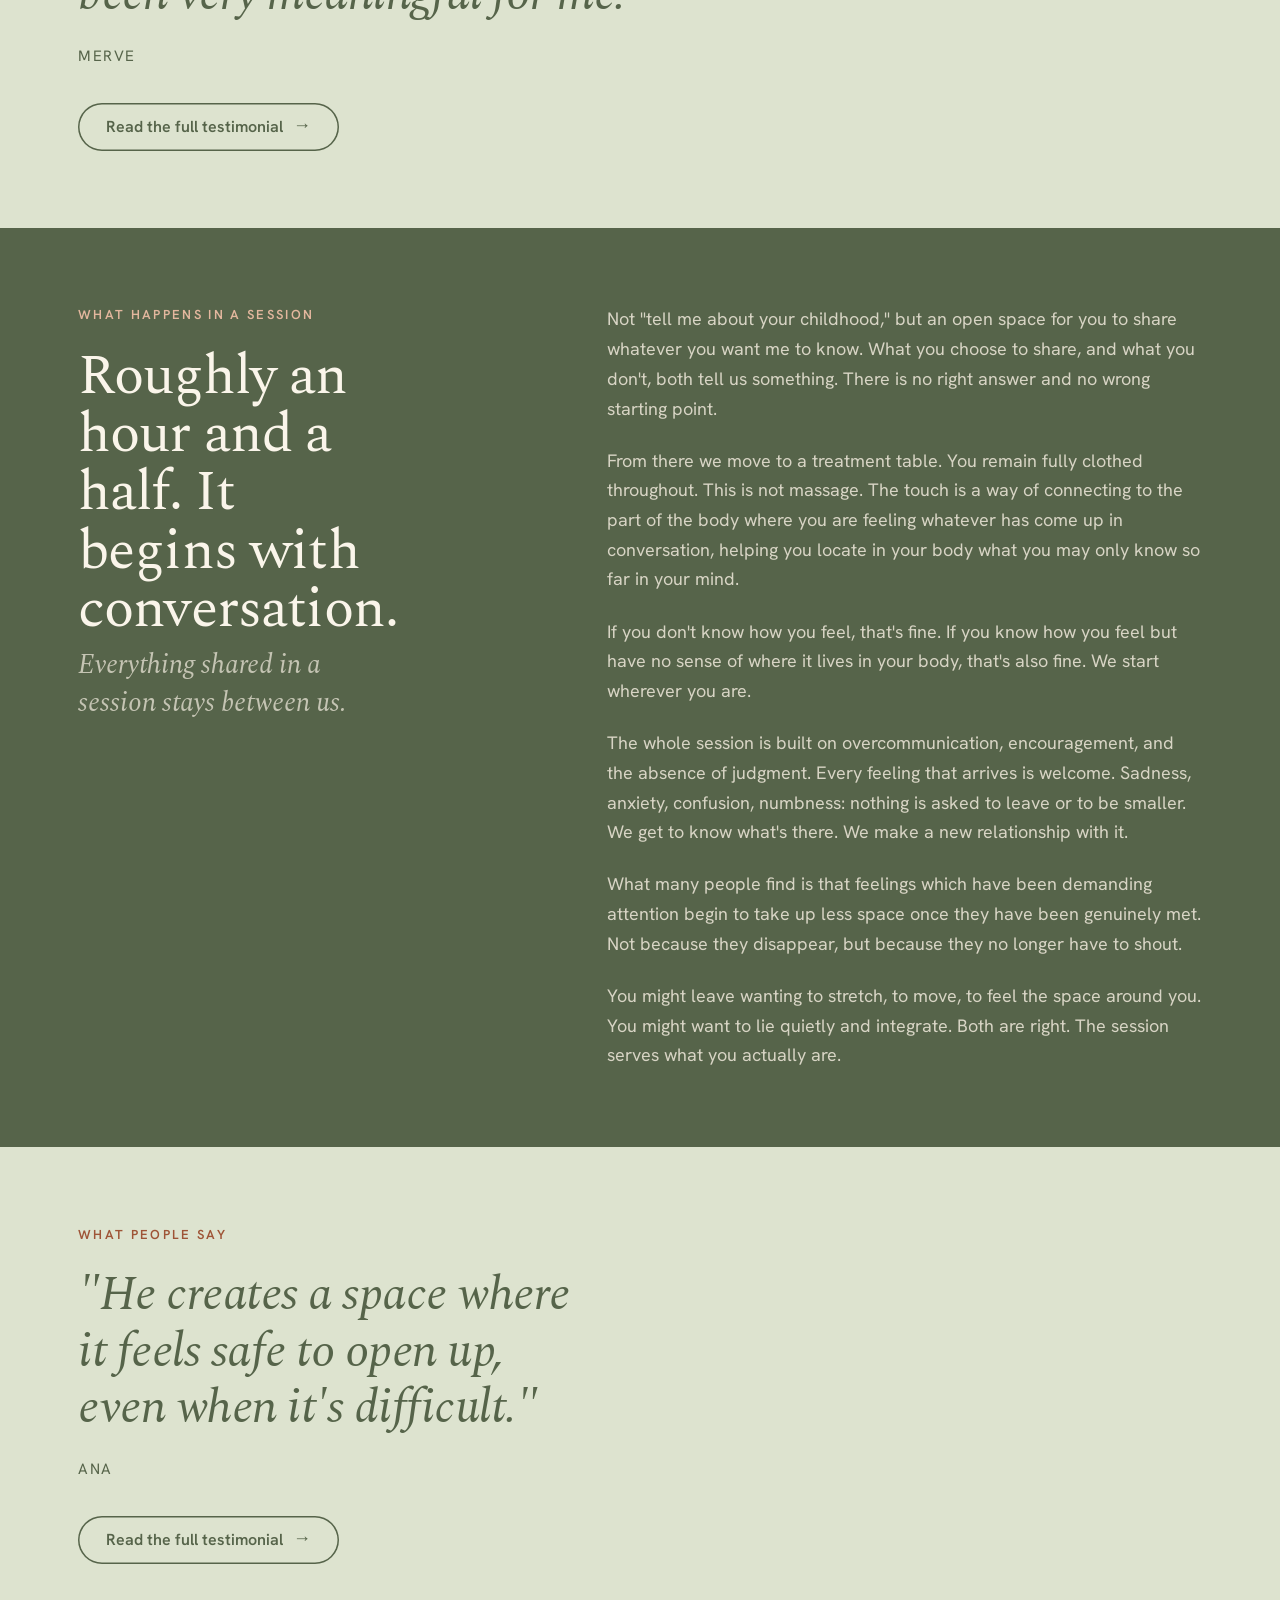
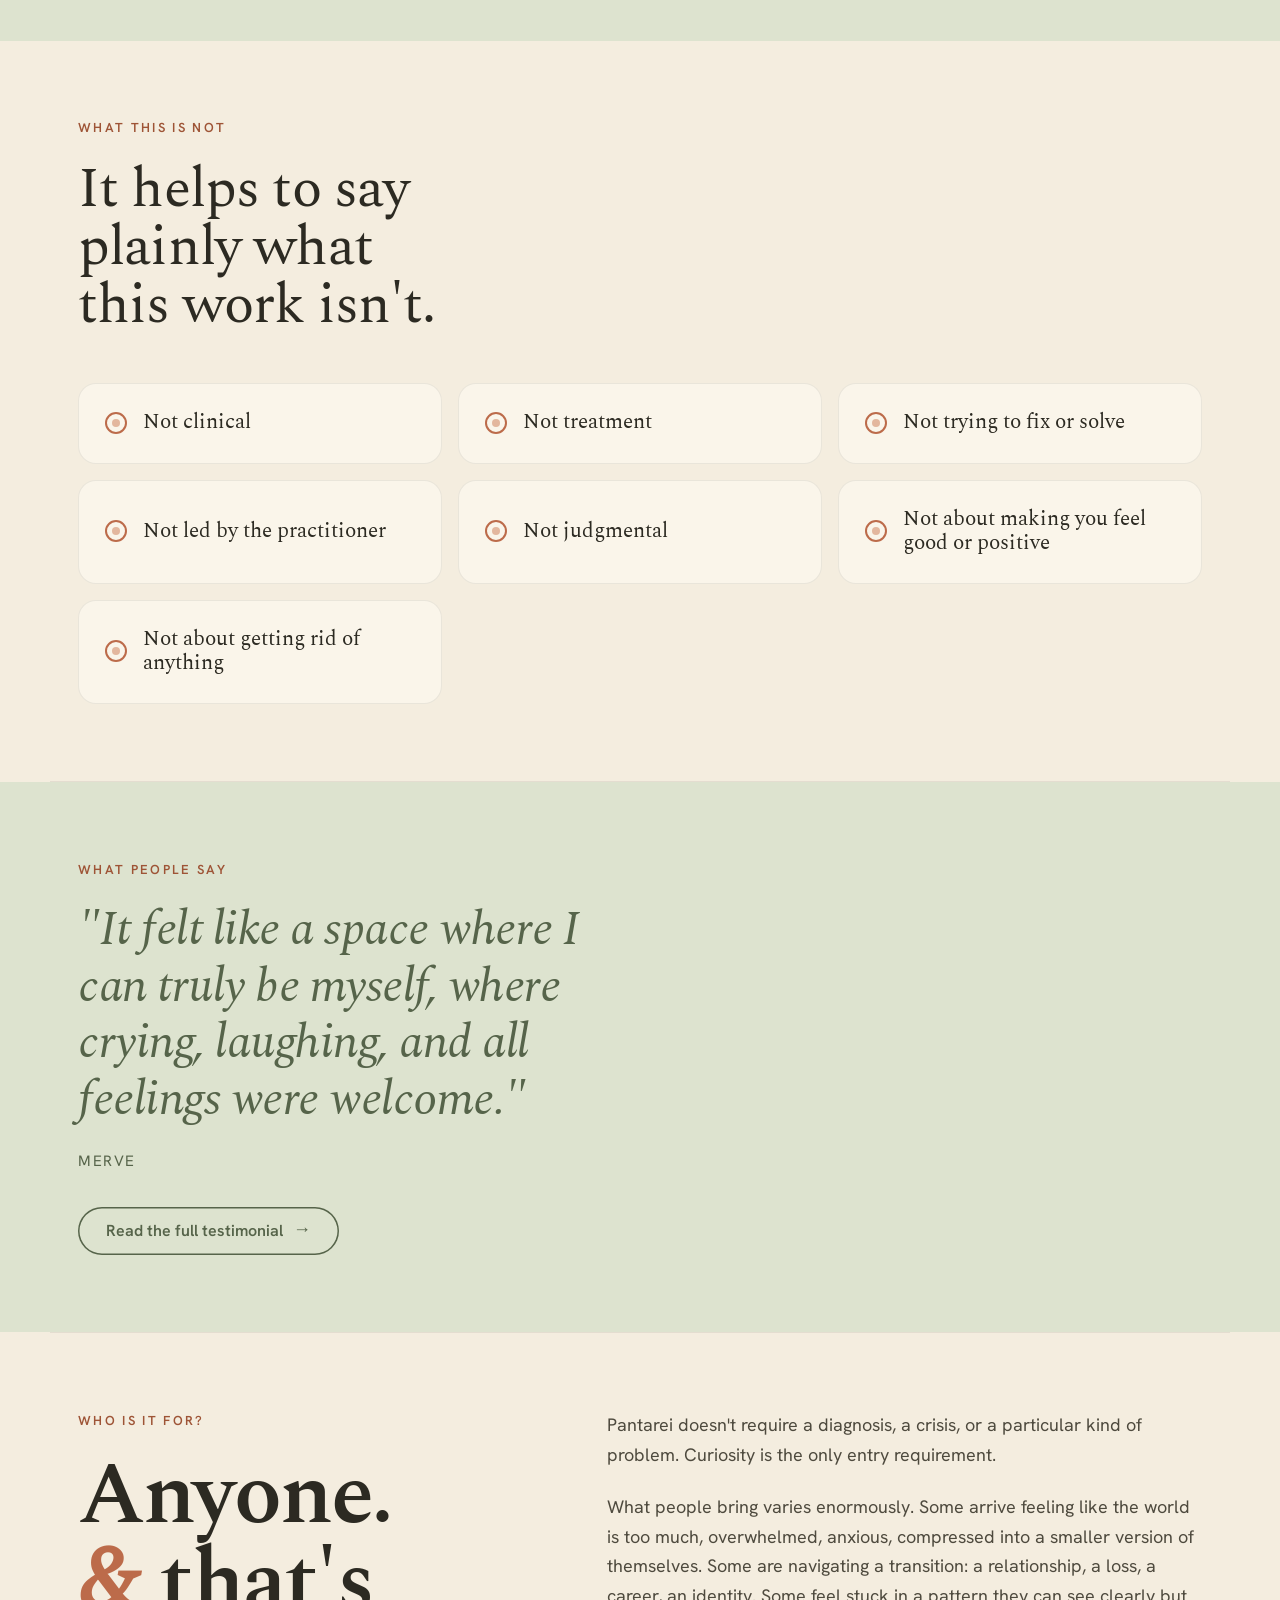
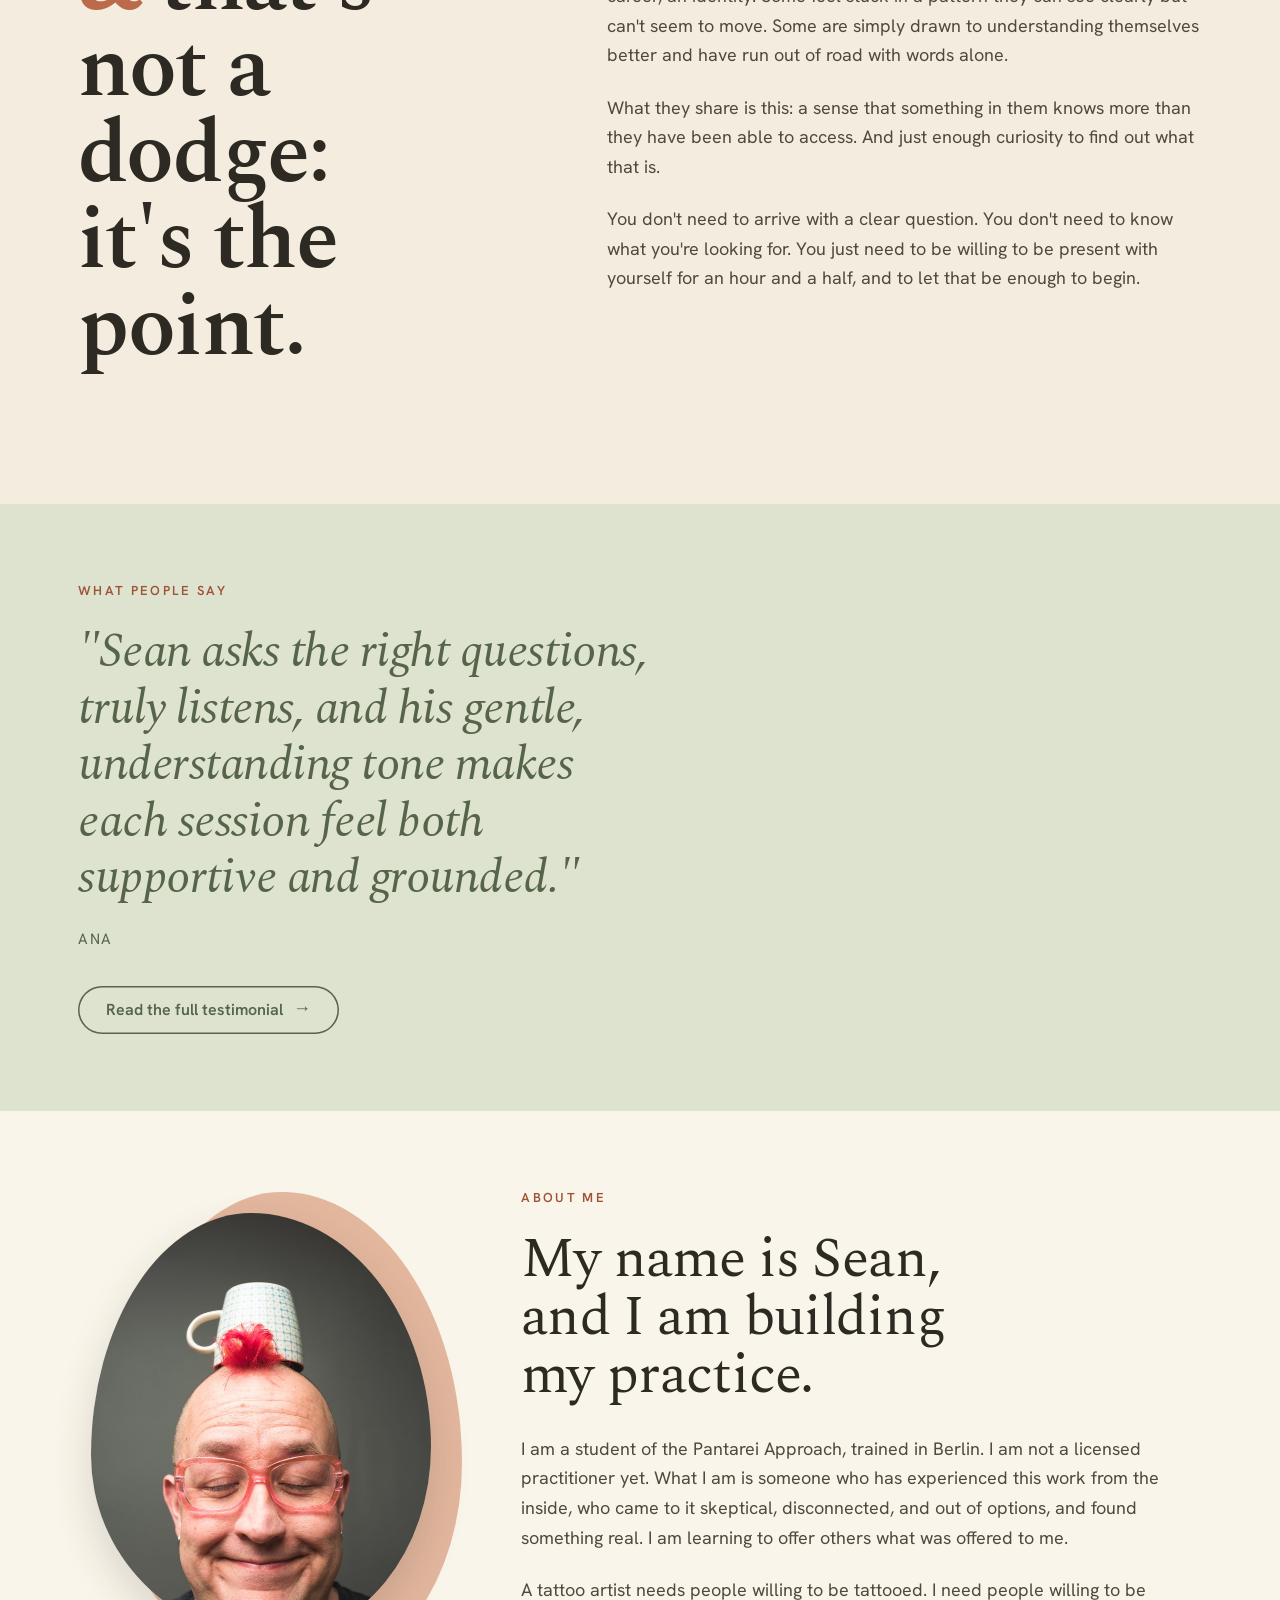
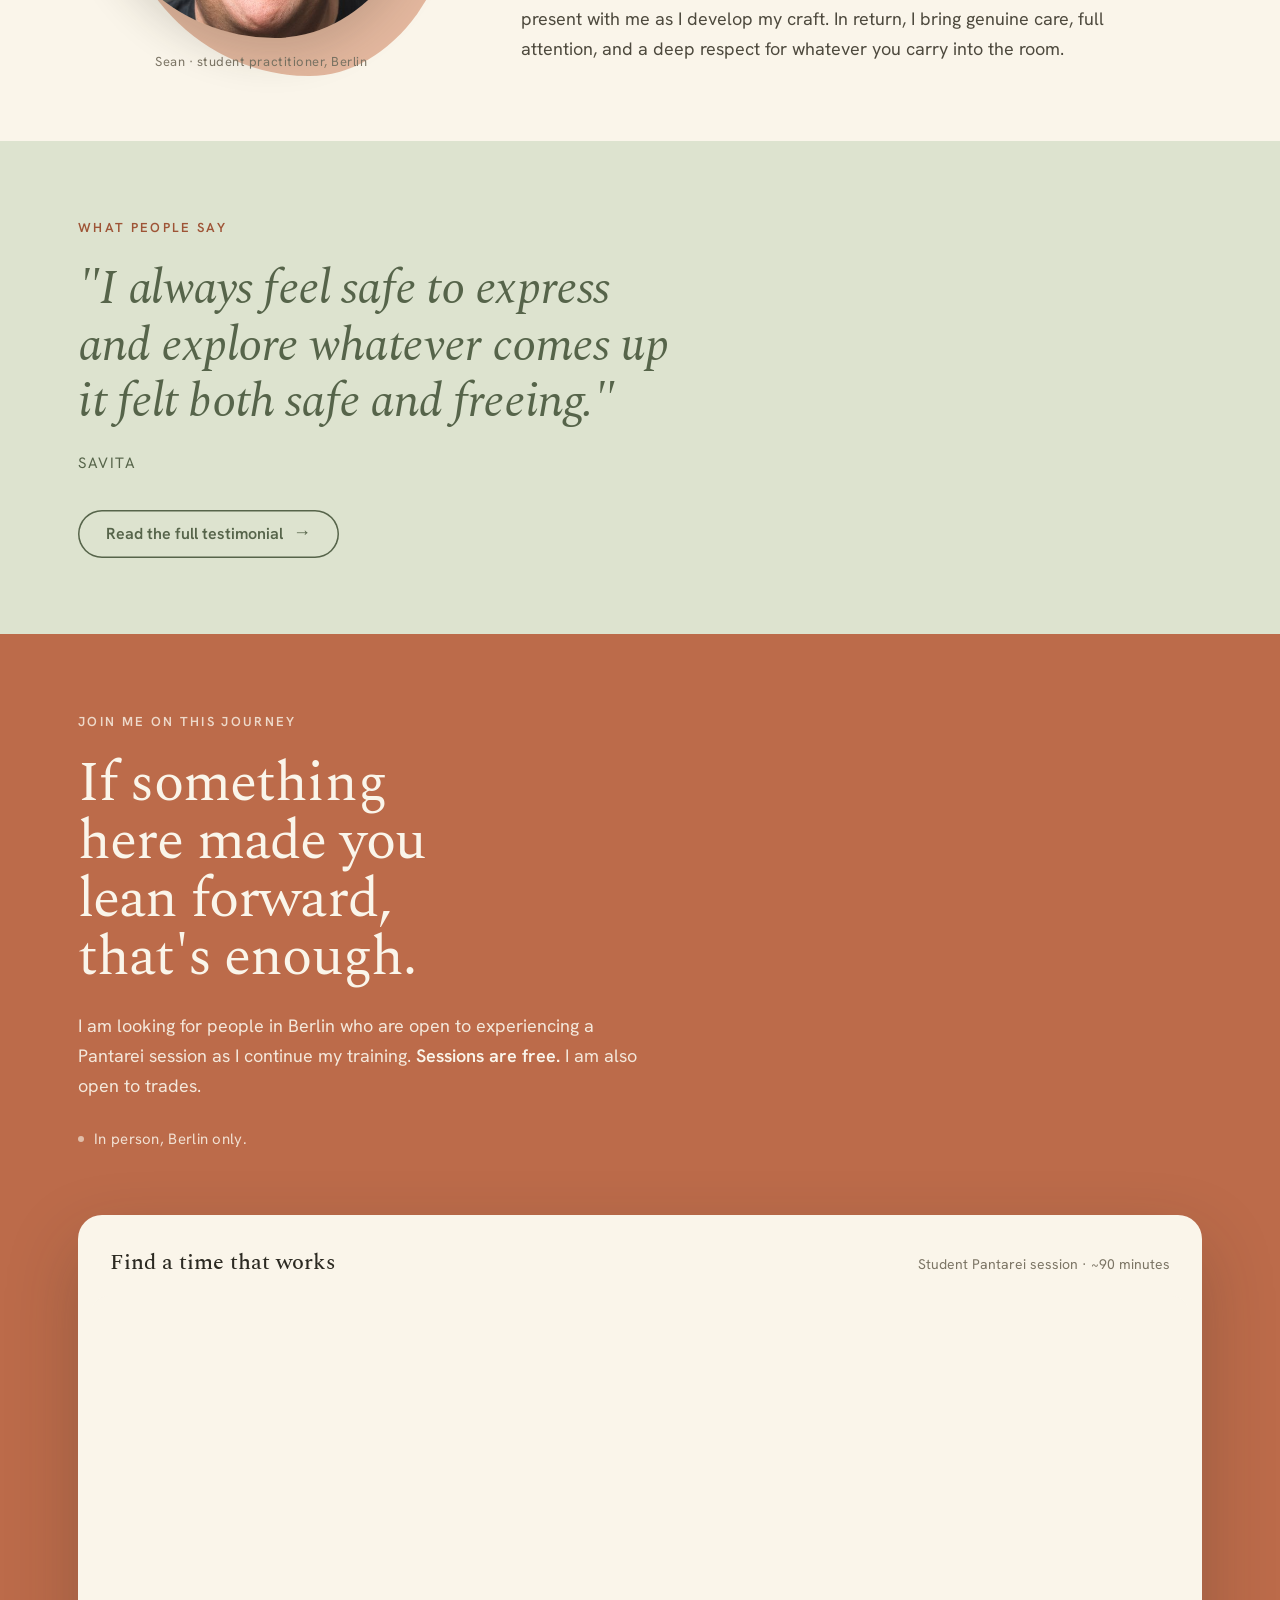
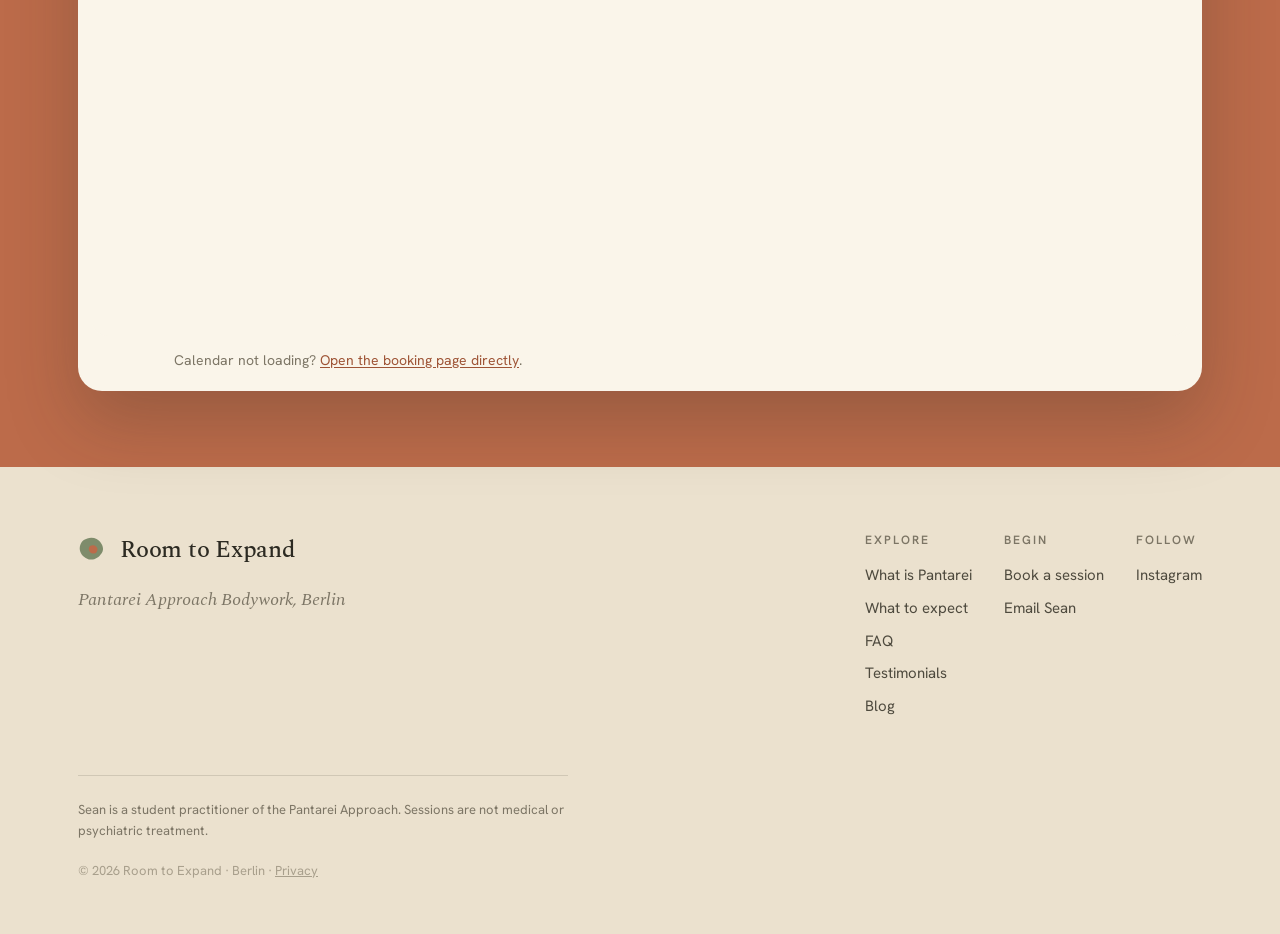
==== commit 0666e3af: "Self-host fonts; remove Google Fonts dependency Downloads Spectral and Hanken Grotesk (latin + latin" ====
--- a/index.html
+++ b/index.html
@@ -9,9 +9,7 @@
 <meta property="og:description" content="Somatic bodywork sessions in Neukölln, Berlin with Sean Paul Denny, Pantarei student practitioner. Conversation and touch, explained in plain language. For the curious, not the convinced.">
 <meta property="og:type" content="website">
 <link rel="alternate" type="application/rss+xml" title="Room to Expand — Writing" href="/feed.xml">
-<link rel="preconnect" href="https://fonts.googleapis.com">
-<link rel="preconnect" href="https://fonts.gstatic.com" crossorigin>
-<link href="https://fonts.googleapis.com/css2?family=Spectral:ital,wght@0,300;0,400;0,500;0,600;1,300;1,400&family=Hanken+Grotesk:wght@400;500;600;700&display=swap" rel="stylesheet">
+<link rel="stylesheet" href="/fonts/fonts.css">
 
 <script type="application/ld+json">
 {
--- a/fonts/fonts.css
+++ b/fonts/fonts.css
@@ -0,0 +1,180 @@
+/* latin-ext */
+@font-face {
+  font-family: 'Hanken Grotesk';
+  font-style: normal;
+  font-weight: 400;
+  font-display: swap;
+  src: url(/fonts/hanken-grotesk-400-normal-latin-ext.woff2) format('woff2');
+  unicode-range: U+0100-02BA, U+02BD-02C5, U+02C7-02CC, U+02CE-02D7, U+02DD-02FF, U+0304, U+0308, U+0329, U+1D00-1DBF, U+1E00-1E9F, U+1EF2-1EFF, U+2020, U+20A0-20AB, U+20AD-20C0, U+2113, U+2C60-2C7F, U+A720-A7FF;
+}
+/* latin */
+@font-face {
+  font-family: 'Hanken Grotesk';
+  font-style: normal;
+  font-weight: 400;
+  font-display: swap;
+  src: url(/fonts/hanken-grotesk-400-normal-latin.woff2) format('woff2');
+  unicode-range: U+0000-00FF, U+0131, U+0152-0153, U+02BB-02BC, U+02C6, U+02DA, U+02DC, U+0304, U+0308, U+0329, U+2000-206F, U+20AC, U+2122, U+2191, U+2193, U+2212, U+2215, U+FEFF, U+FFFD;
+}
+/* latin-ext */
+@font-face {
+  font-family: 'Hanken Grotesk';
+  font-style: normal;
+  font-weight: 500;
+  font-display: swap;
+  src: url(/fonts/hanken-grotesk-500-normal-latin-ext.woff2) format('woff2');
+  unicode-range: U+0100-02BA, U+02BD-02C5, U+02C7-02CC, U+02CE-02D7, U+02DD-02FF, U+0304, U+0308, U+0329, U+1D00-1DBF, U+1E00-1E9F, U+1EF2-1EFF, U+2020, U+20A0-20AB, U+20AD-20C0, U+2113, U+2C60-2C7F, U+A720-A7FF;
+}
+/* latin */
+@font-face {
+  font-family: 'Hanken Grotesk';
+  font-style: normal;
+  font-weight: 500;
+  font-display: swap;
+  src: url(/fonts/hanken-grotesk-500-normal-latin.woff2) format('woff2');
+  unicode-range: U+0000-00FF, U+0131, U+0152-0153, U+02BB-02BC, U+02C6, U+02DA, U+02DC, U+0304, U+0308, U+0329, U+2000-206F, U+20AC, U+2122, U+2191, U+2193, U+2212, U+2215, U+FEFF, U+FFFD;
+}
+/* latin-ext */
+@font-face {
+  font-family: 'Hanken Grotesk';
+  font-style: normal;
+  font-weight: 600;
+  font-display: swap;
+  src: url(/fonts/hanken-grotesk-600-normal-latin-ext.woff2) format('woff2');
+  unicode-range: U+0100-02BA, U+02BD-02C5, U+02C7-02CC, U+02CE-02D7, U+02DD-02FF, U+0304, U+0308, U+0329, U+1D00-1DBF, U+1E00-1E9F, U+1EF2-1EFF, U+2020, U+20A0-20AB, U+20AD-20C0, U+2113, U+2C60-2C7F, U+A720-A7FF;
+}
+/* latin */
+@font-face {
+  font-family: 'Hanken Grotesk';
+  font-style: normal;
+  font-weight: 600;
+  font-display: swap;
+  src: url(/fonts/hanken-grotesk-600-normal-latin.woff2) format('woff2');
+  unicode-range: U+0000-00FF, U+0131, U+0152-0153, U+02BB-02BC, U+02C6, U+02DA, U+02DC, U+0304, U+0308, U+0329, U+2000-206F, U+20AC, U+2122, U+2191, U+2193, U+2212, U+2215, U+FEFF, U+FFFD;
+}
+/* latin-ext */
+@font-face {
+  font-family: 'Hanken Grotesk';
+  font-style: normal;
+  font-weight: 700;
+  font-display: swap;
+  src: url(/fonts/hanken-grotesk-700-normal-latin-ext.woff2) format('woff2');
+  unicode-range: U+0100-02BA, U+02BD-02C5, U+02C7-02CC, U+02CE-02D7, U+02DD-02FF, U+0304, U+0308, U+0329, U+1D00-1DBF, U+1E00-1E9F, U+1EF2-1EFF, U+2020, U+20A0-20AB, U+20AD-20C0, U+2113, U+2C60-2C7F, U+A720-A7FF;
+}
+/* latin */
+@font-face {
+  font-family: 'Hanken Grotesk';
+  font-style: normal;
+  font-weight: 700;
+  font-display: swap;
+  src: url(/fonts/hanken-grotesk-700-normal-latin.woff2) format('woff2');
+  unicode-range: U+0000-00FF, U+0131, U+0152-0153, U+02BB-02BC, U+02C6, U+02DA, U+02DC, U+0304, U+0308, U+0329, U+2000-206F, U+20AC, U+2122, U+2191, U+2193, U+2212, U+2215, U+FEFF, U+FFFD;
+}
+/* latin-ext */
+@font-face {
+  font-family: 'Spectral';
+  font-style: italic;
+  font-weight: 300;
+  font-display: swap;
+  src: url(/fonts/spectral-300-italic-latin-ext.woff2) format('woff2');
+  unicode-range: U+0100-02BA, U+02BD-02C5, U+02C7-02CC, U+02CE-02D7, U+02DD-02FF, U+0304, U+0308, U+0329, U+1D00-1DBF, U+1E00-1E9F, U+1EF2-1EFF, U+2020, U+20A0-20AB, U+20AD-20C0, U+2113, U+2C60-2C7F, U+A720-A7FF;
+}
+/* latin */
+@font-face {
+  font-family: 'Spectral';
+  font-style: italic;
+  font-weight: 300;
+  font-display: swap;
+  src: url(/fonts/spectral-300-italic-latin.woff2) format('woff2');
+  unicode-range: U+0000-00FF, U+0131, U+0152-0153, U+02BB-02BC, U+02C6, U+02DA, U+02DC, U+0304, U+0308, U+0329, U+2000-206F, U+20AC, U+2122, U+2191, U+2193, U+2212, U+2215, U+FEFF, U+FFFD;
+}
+/* latin-ext */
+@font-face {
+  font-family: 'Spectral';
+  font-style: italic;
+  font-weight: 400;
+  font-display: swap;
+  src: url(/fonts/spectral-400-italic-latin-ext.woff2) format('woff2');
+  unicode-range: U+0100-02BA, U+02BD-02C5, U+02C7-02CC, U+02CE-02D7, U+02DD-02FF, U+0304, U+0308, U+0329, U+1D00-1DBF, U+1E00-1E9F, U+1EF2-1EFF, U+2020, U+20A0-20AB, U+20AD-20C0, U+2113, U+2C60-2C7F, U+A720-A7FF;
+}
+/* latin */
+@font-face {
+  font-family: 'Spectral';
+  font-style: italic;
+  font-weight: 400;
+  font-display: swap;
+  src: url(/fonts/spectral-400-italic-latin.woff2) format('woff2');
+  unicode-range: U+0000-00FF, U+0131, U+0152-0153, U+02BB-02BC, U+02C6, U+02DA, U+02DC, U+0304, U+0308, U+0329, U+2000-206F, U+20AC, U+2122, U+2191, U+2193, U+2212, U+2215, U+FEFF, U+FFFD;
+}
+/* latin-ext */
+@font-face {
+  font-family: 'Spectral';
+  font-style: normal;
+  font-weight: 300;
+  font-display: swap;
+  src: url(/fonts/spectral-300-normal-latin-ext.woff2) format('woff2');
+  unicode-range: U+0100-02BA, U+02BD-02C5, U+02C7-02CC, U+02CE-02D7, U+02DD-02FF, U+0304, U+0308, U+0329, U+1D00-1DBF, U+1E00-1E9F, U+1EF2-1EFF, U+2020, U+20A0-20AB, U+20AD-20C0, U+2113, U+2C60-2C7F, U+A720-A7FF;
+}
+/* latin */
+@font-face {
+  font-family: 'Spectral';
+  font-style: normal;
+  font-weight: 300;
+  font-display: swap;
+  src: url(/fonts/spectral-300-normal-latin.woff2) format('woff2');
+  unicode-range: U+0000-00FF, U+0131, U+0152-0153, U+02BB-02BC, U+02C6, U+02DA, U+02DC, U+0304, U+0308, U+0329, U+2000-206F, U+20AC, U+2122, U+2191, U+2193, U+2212, U+2215, U+FEFF, U+FFFD;
+}
+/* latin-ext */
+@font-face {
+  font-family: 'Spectral';
+  font-style: normal;
+  font-weight: 400;
+  font-display: swap;
+  src: url(/fonts/spectral-400-normal-latin-ext.woff2) format('woff2');
+  unicode-range: U+0100-02BA, U+02BD-02C5, U+02C7-02CC, U+02CE-02D7, U+02DD-02FF, U+0304, U+0308, U+0329, U+1D00-1DBF, U+1E00-1E9F, U+1EF2-1EFF, U+2020, U+20A0-20AB, U+20AD-20C0, U+2113, U+2C60-2C7F, U+A720-A7FF;
+}
+/* latin */
+@font-face {
+  font-family: 'Spectral';
+  font-style: normal;
+  font-weight: 400;
+  font-display: swap;
+  src: url(/fonts/spectral-400-normal-latin.woff2) format('woff2');
+  unicode-range: U+0000-00FF, U+0131, U+0152-0153, U+02BB-02BC, U+02C6, U+02DA, U+02DC, U+0304, U+0308, U+0329, U+2000-206F, U+20AC, U+2122, U+2191, U+2193, U+2212, U+2215, U+FEFF, U+FFFD;
+}
+/* latin-ext */
+@font-face {
+  font-family: 'Spectral';
+  font-style: normal;
+  font-weight: 500;
+  font-display: swap;
+  src: url(/fonts/spectral-500-normal-latin-ext.woff2) format('woff2');
+  unicode-range: U+0100-02BA, U+02BD-02C5, U+02C7-02CC, U+02CE-02D7, U+02DD-02FF, U+0304, U+0308, U+0329, U+1D00-1DBF, U+1E00-1E9F, U+1EF2-1EFF, U+2020, U+20A0-20AB, U+20AD-20C0, U+2113, U+2C60-2C7F, U+A720-A7FF;
+}
+/* latin */
+@font-face {
+  font-family: 'Spectral';
+  font-style: normal;
+  font-weight: 500;
+  font-display: swap;
+  src: url(/fonts/spectral-500-normal-latin.woff2) format('woff2');
+  unicode-range: U+0000-00FF, U+0131, U+0152-0153, U+02BB-02BC, U+02C6, U+02DA, U+02DC, U+0304, U+0308, U+0329, U+2000-206F, U+20AC, U+2122, U+2191, U+2193, U+2212, U+2215, U+FEFF, U+FFFD;
+}
+/* latin-ext */
+@font-face {
+  font-family: 'Spectral';
+  font-style: normal;
+  font-weight: 600;
+  font-display: swap;
+  src: url(/fonts/spectral-600-normal-latin-ext.woff2) format('woff2');
+  unicode-range: U+0100-02BA, U+02BD-02C5, U+02C7-02CC, U+02CE-02D7, U+02DD-02FF, U+0304, U+0308, U+0329, U+1D00-1DBF, U+1E00-1E9F, U+1EF2-1EFF, U+2020, U+20A0-20AB, U+20AD-20C0, U+2113, U+2C60-2C7F, U+A720-A7FF;
+}
+/* latin */
+@font-face {
+  font-family: 'Spectral';
+  font-style: normal;
+  font-weight: 600;
+  font-display: swap;
+  src: url(/fonts/spectral-600-normal-latin.woff2) format('woff2');
+  unicode-range: U+0000-00FF, U+0131, U+0152-0153, U+02BB-02BC, U+02C6, U+02DA, U+02DC, U+0304, U+0308, U+0329, U+2000-206F, U+20AC, U+2122, U+2191, U+2193, U+2212, U+2215, U+FEFF, U+FFFD;
+}
